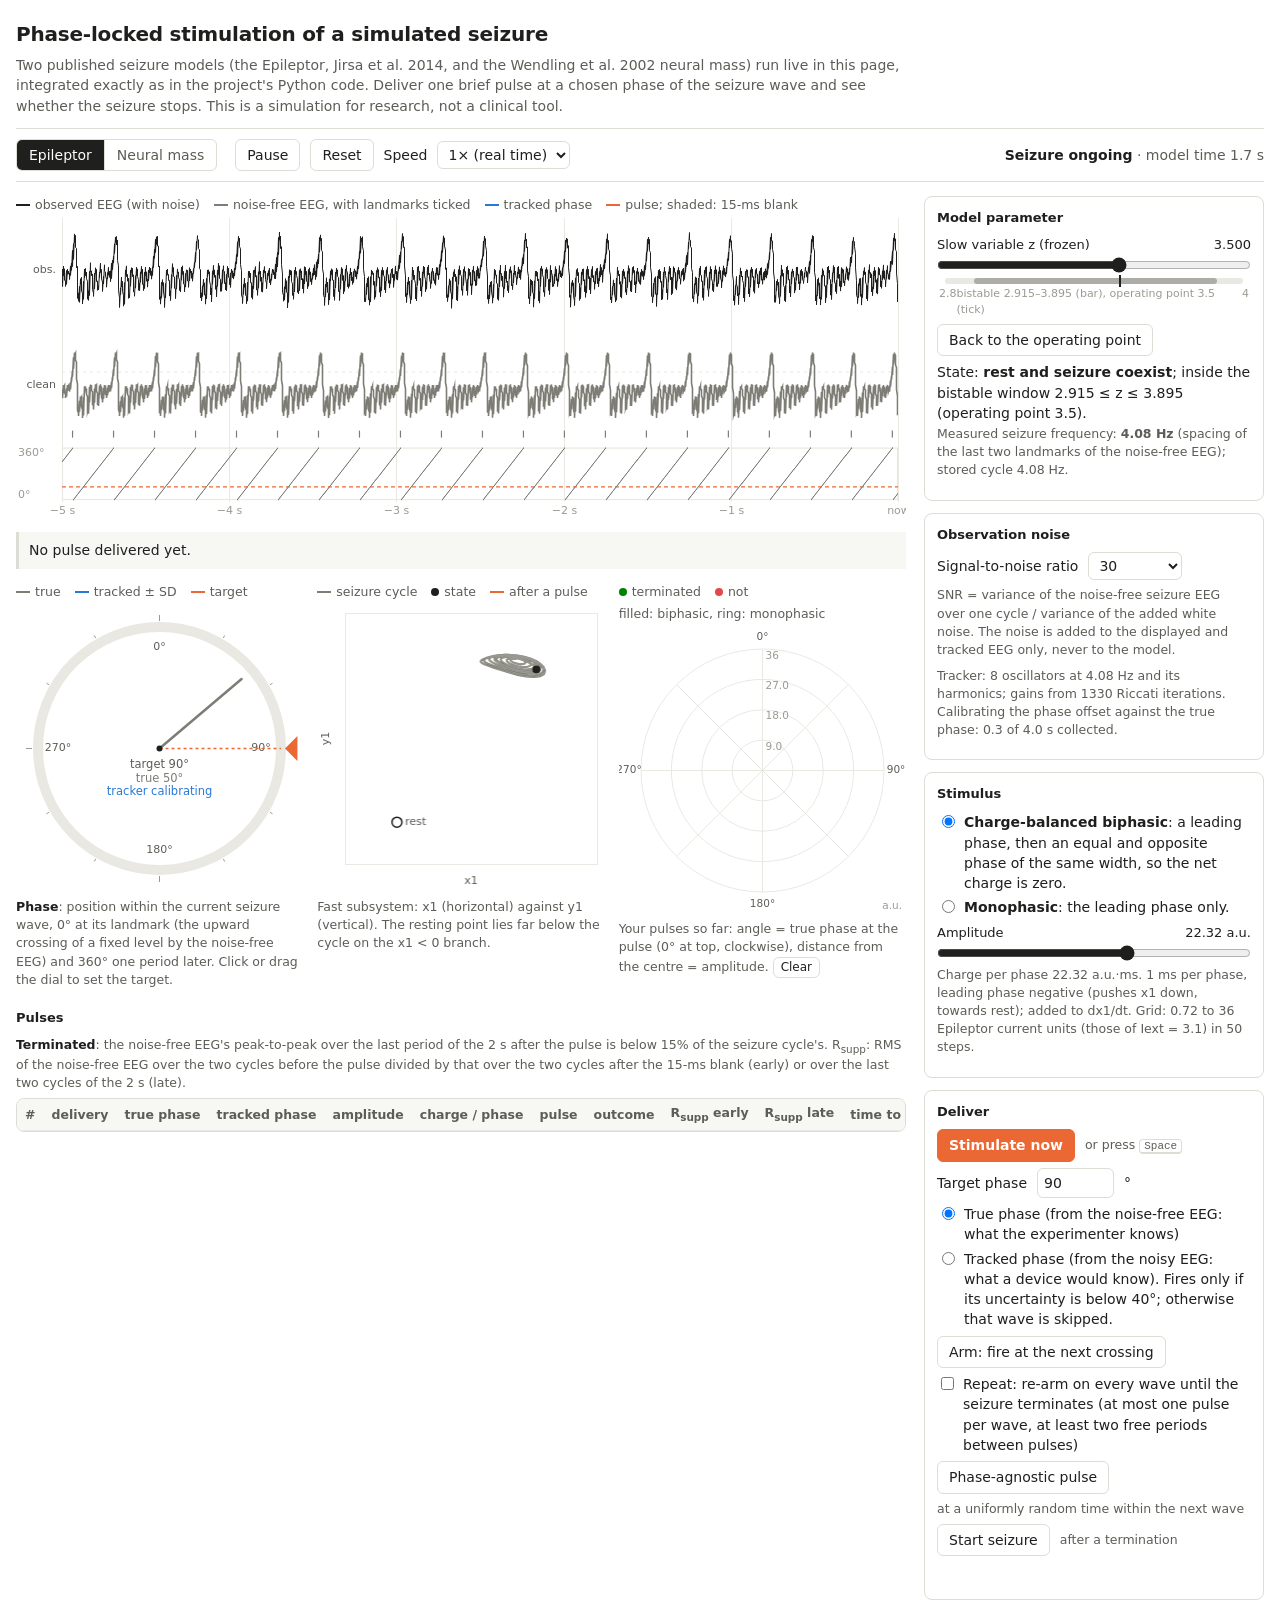
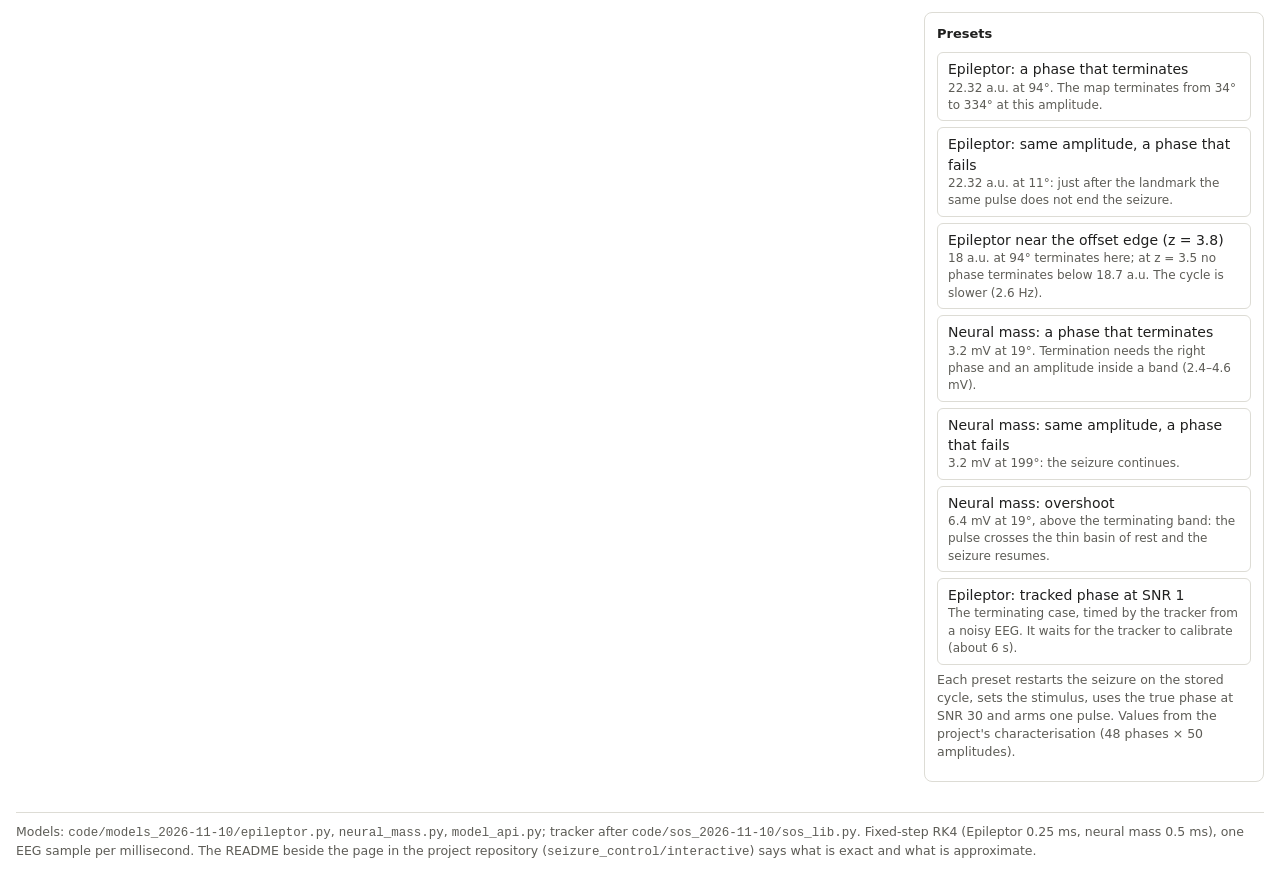
==== seizure-stimulation/index.html @ c8407982 "Add interactive page: phase-locked stimulation of a simulated seizure Epileptor and Wendling neural-" ====
<!doctype html>
<html lang="en">
<head>
<meta charset="utf-8">
<meta name="viewport" content="width=device-width, initial-scale=1">
<title>Phase-locked stimulation</title>
<meta name="description" content="Two published seizure models run in the browser; deliver one stimulation pulse at a chosen phase of the seizure wave and see whether the seizure stops.">
<style>
:root {
  --bg: #ffffff; --ink: #1f1f1e; --muted: #5d5c56; --faint: #9b9a92; --grid: #e9e8e2; --panel: #f7f7f4;
  --border: #dddcd5; --truth: #7d7c75; --trk: #2a78d6; --stim: #eb6834; --ok: #008300; --bad: #e34948;
  --trk-soft: rgba(42, 120, 214, 0.18); --stim-soft: rgba(235, 104, 52, 0.22);
  color-scheme: light;
}
@media (prefers-color-scheme: dark) {
  :root {
    --bg: #141413; --ink: #ebeae4; --muted: #b3b2aa; --faint: #7a7972; --grid: #2a2a27; --panel: #1c1c1a;
    --border: #3a3a35; --truth: #a6a49c; --trk: #5d9eec; --stim: #f2804f; --ok: #3cb43c; --bad: #f36563;
    --trk-soft: rgba(93, 158, 236, 0.25); --stim-soft: rgba(242, 128, 79, 0.28);
    color-scheme: dark;
  }
}
* { box-sizing: border-box; }
html { -webkit-text-size-adjust: 100%; }
body { margin: 0; background: var(--bg); color: var(--ink); font: 14px/1.45 system-ui, -apple-system, "Segoe UI", Roboto, Helvetica, Arial, sans-serif; }
.wrap { max-width: 1280px; margin: 0 auto; padding: 16px; }
h1 { font-size: 20px; font-weight: 600; margin: 4px 0 6px; letter-spacing: -0.01em; }
h2 { font-size: 13px; font-weight: 600; margin: 0 0 8px; text-transform: none; color: var(--ink); }
p { margin: 0 0 8px; }
.lede { color: var(--muted); max-width: 900px; }
.small { font-size: 12.5px; color: var(--muted); }
.def { font-size: 12.5px; color: var(--muted); margin: 6px 0 0; }
.def b { color: var(--ink); font-weight: 600; }
.bar { display: flex; flex-wrap: wrap; align-items: center; gap: 10px 18px; padding: 10px 0; border-top: 1px solid var(--border); border-bottom: 1px solid var(--border); margin: 12px 0 14px; }
.seg { display: inline-flex; border: 1px solid var(--border); border-radius: 6px; overflow: hidden; }
.seg input { position: absolute; opacity: 0; pointer-events: none; }
.seg label { padding: 5px 12px; cursor: pointer; user-select: none; color: var(--muted); }
.seg label:last-of-type { border-left: 1px solid var(--border); }
.seg input:checked + label { background: var(--ink); color: var(--bg); }
.seg input:focus-visible + label { outline: 2px solid var(--trk); outline-offset: -2px; }
button { font: inherit; color: var(--ink); background: var(--bg); border: 1px solid var(--border); border-radius: 6px; padding: 5px 11px; cursor: pointer; }
button:hover { border-color: var(--faint); }
button:focus-visible, select:focus-visible, input:focus-visible, [tabindex]:focus-visible { outline: 2px solid var(--trk); outline-offset: 1px; }
button.primary { background: var(--stim); border-color: var(--stim); color: #fff; font-weight: 600; }
button.on { background: var(--ink); color: var(--bg); border-color: var(--ink); }
button:disabled { opacity: 0.45; cursor: default; }
select, input[type=number] { font: inherit; color: var(--ink); background: var(--bg); border: 1px solid var(--border); border-radius: 6px; padding: 4px 6px; }
input[type=number] { width: 5.5em; }
input[type=range] { width: 100%; accent-color: var(--ink); margin: 2px 0; }
.status { margin-left: auto; color: var(--muted); font-variant-numeric: tabular-nums; }
.status b { color: var(--ink); font-weight: 600; }
.layout { display: grid; grid-template-columns: minmax(0, 1fr) 340px; gap: 18px; align-items: start; }
@media (max-width: 960px) { .layout { grid-template-columns: minmax(0, 1fr); } .status { margin-left: 0; width: 100%; } }
.fig { margin: 0 0 14px; }
.fig .cap { display: flex; flex-wrap: wrap; gap: 4px 14px; font-size: 12.5px; color: var(--muted); margin: 0 0 4px; }
.key { display: inline-flex; align-items: center; gap: 5px; }
.sw { display: inline-block; width: 14px; height: 0; border-top: 2px solid; }
.sw.dot { width: 8px; height: 8px; border: 0; border-radius: 50%; }
#eeg { height: 300px; }
@media (max-width: 600px) { #eeg { height: 250px; } }
canvas { display: block; width: 100%; touch-action: none; }
.trio { display: grid; grid-template-columns: repeat(3, minmax(0, 1fr)); gap: 14px; }
@media (max-width: 760px) { .trio { grid-template-columns: repeat(2, minmax(0, 1fr)); } }
@media (max-width: 330px) { .trio { grid-template-columns: minmax(0, 1fr); } }
.trio canvas { aspect-ratio: 1 / 1; }
.result { padding: 8px 10px; border-left: 3px solid var(--border); background: var(--panel); margin: 2px 0 14px; min-height: 2.6em; font-variant-numeric: tabular-nums; }
.result.ok { border-left-color: var(--ok); } .result.bad { border-left-color: var(--bad); } .result.wait { border-left-color: var(--stim); }
.panel { border: 1px solid var(--border); border-radius: 8px; padding: 12px; margin: 0 0 12px; background: var(--bg); }
.row { display: flex; flex-wrap: wrap; align-items: center; gap: 6px 10px; margin: 6px 0; }
.row label { color: var(--ink); }
.lab { display: flex; justify-content: space-between; gap: 8px; font-size: 13px; margin-top: 6px; }
.lab output { font-variant-numeric: tabular-nums; color: var(--ink); }
.track { position: relative; height: 6px; margin: 0 8px 2px; border-radius: 3px; background: var(--grid); }
.track .band { position: absolute; top: 0; bottom: 0; background: var(--truth); opacity: 0.55; border-radius: 3px; }
.track .op { position: absolute; top: -3px; width: 2px; height: 12px; background: var(--ink); }
.ticks { display: flex; justify-content: space-between; font-size: 11px; color: var(--faint); margin: 0 2px; font-variant-numeric: tabular-nums; }
.regime { margin: 6px 0 2px; }
.regime b { font-weight: 600; }
.msg { min-height: 1.4em; font-size: 12.5px; color: var(--muted); }
.radio { display: flex; gap: 6px; align-items: flex-start; margin: 4px 0; }
.radio input { margin-top: 3px; }
.presets button { display: block; width: 100%; text-align: left; margin: 0 0 6px; padding: 6px 10px; }
.presets button span { display: block; font-size: 12px; color: var(--muted); }
.tablewrap { overflow-x: auto; border: 1px solid var(--border); border-radius: 8px; }
table { border-collapse: collapse; width: 100%; font-size: 12.5px; font-variant-numeric: tabular-nums; }
th, td { padding: 5px 8px; text-align: right; white-space: nowrap; border-bottom: 1px solid var(--grid); }
th { font-weight: 600; color: var(--muted); background: var(--panel); position: sticky; top: 0; }
td:nth-child(2), th:nth-child(2), td:nth-child(8), th:nth-child(8) { text-align: left; }
.tOK { color: var(--ok); font-weight: 600; } .tNO { color: var(--bad); font-weight: 600; }
kbd { font: 11px ui-monospace, monospace; border: 1px solid var(--border); border-bottom-width: 2px; border-radius: 4px; padding: 0 4px; }
footer { margin-top: 18px; padding-top: 10px; border-top: 1px solid var(--border); }
.sr { position: absolute; width: 1px; height: 1px; overflow: hidden; clip: rect(0 0 0 0); }
</style>
</head>
<body>
<div class="wrap">
<header>
  <h1>Phase-locked stimulation of a simulated seizure</h1>
  <p class="lede">Two published seizure models (the Epileptor, Jirsa et al. 2014, and the Wendling et al. 2002 neural mass) run live in this page, integrated exactly as in the project's Python code. Deliver one brief pulse at a chosen phase of the seizure wave and see whether the seizure stops. This is a simulation for research, not a clinical tool.</p>
</header>

<div class="bar" role="group" aria-label="Model and run controls">
  <div class="seg" role="radiogroup" aria-label="Model">
    <input type="radio" name="model" id="m-epi" value="epileptor" checked><label for="m-epi">Epileptor</label>
    <input type="radio" name="model" id="m-nm" value="neural_mass"><label for="m-nm">Neural mass</label>
  </div>
  <div class="row" style="margin:0">
    <button id="pause" aria-pressed="false">Pause</button>
    <button id="reset" title="Restart the model on its seizure cycle (keeps the history)">Reset</button>
    <label for="speed">Speed</label>
    <select id="speed"><option value="0.25">0.25×</option><option value="0.5">0.5×</option><option value="1" selected>1× (real time)</option><option value="2">2×</option><option value="4">4×</option></select>
  </div>
  <div class="status" id="status" aria-live="polite"></div>
</div>

<div class="layout">
<main>
  <div class="fig">
    <div class="cap">
      <span class="key"><span class="sw" style="border-color:var(--ink)"></span>observed EEG (with noise)</span>
      <span class="key"><span class="sw" style="border-color:var(--truth)"></span>noise-free EEG, with landmarks ticked</span>
      <span class="key"><span class="sw" style="border-color:var(--trk)"></span>tracked phase</span>
      <span class="key"><span class="sw" style="border-color:var(--stim)"></span>pulse; shaded: 15-ms blank</span>
    </div>
    <canvas id="eeg" aria-label="Scrolling EEG, last 5 seconds"></canvas>
  </div>
  <div class="result" id="result" aria-live="polite">No pulse delivered yet.</div>

  <div class="trio">
    <div class="fig">
      <div class="cap"><span class="key"><span class="sw" style="border-color:var(--truth)"></span>true</span><span class="key"><span class="sw" style="border-color:var(--trk)"></span>tracked ± SD</span><span class="key"><span class="sw" style="border-color:var(--stim)"></span>target</span></div>
      <canvas id="dial" tabindex="0" role="slider" aria-label="Target phase in degrees; drag or use arrow keys" aria-valuemin="0" aria-valuemax="359" aria-valuenow="90"></canvas>
      <p class="def"><b>Phase</b>: position within the current seizure wave, 0° at its landmark (the upward crossing of a fixed level by the noise-free EEG) and 360° one period later. Click or drag the dial to set the target.</p>
    </div>
    <div class="fig">
      <div class="cap"><span class="key"><span class="sw" style="border-color:var(--truth)"></span>seizure cycle</span><span class="key"><span class="sw dot" style="background:var(--ink)"></span>state</span><span class="key"><span class="sw" style="border-color:var(--stim)"></span>after a pulse</span></div>
      <canvas id="plane" aria-label="Phase plane of the model"></canvas>
      <p class="def" id="planeNote"></p>
    </div>
    <div class="fig">
      <div class="cap"><span class="key"><span class="sw dot" style="background:var(--ok)"></span>terminated</span><span class="key"><span class="sw dot" style="background:var(--bad)"></span>not</span><span>filled: biphasic, ring: monophasic</span></div>
      <canvas id="map" aria-label="Outcomes by phase and amplitude"></canvas>
      <p class="def">Your pulses so far: angle = true phase at the pulse (0° at top, clockwise), distance from the centre = amplitude. <button id="clearHist" style="padding:1px 7px;font-size:12px">Clear</button></p>
    </div>
  </div>

  <h2 style="margin-top:6px">Pulses</h2>
  <p class="def" style="margin:0 0 6px"><b>Terminated</b>: the noise-free EEG's peak-to-peak over the last period of the 2 s after the pulse is below 15% of the seizure cycle's. R<sub>supp</sub>: RMS of the noise-free EEG over the two cycles before the pulse divided by that over the two cycles after the 15-ms blank (early) or over the last two cycles of the 2 s (late).</p>
  <div class="tablewrap">
    <table>
      <thead><tr><th>#</th><th>delivery</th><th>true phase</th><th>tracked phase</th><th>amplitude</th><th>charge / phase</th><th>pulse</th><th>outcome</th><th>R<sub>supp</sub> early</th><th>R<sub>supp</sub> late</th><th>time to term.</th></tr></thead>
      <tbody id="hist"></tbody>
    </table>
  </div>
</main>

<aside aria-label="Controls">
  <section class="panel" id="parPanel">
    <h2>Model parameter</h2>
    <div id="parSliders"></div>
    <p class="regime" id="regime"></p>
    <p class="small" id="freq"></p>
  </section>

  <section class="panel">
    <h2>Observation noise</h2>
    <div class="row"><label for="snr">Signal-to-noise ratio</label>
      <select id="snr"><option>0.5</option><option>1</option><option>3</option><option>10</option><option selected>30</option><option>100</option><option>300</option><option>1000</option><option value="Infinity">no noise</option></select></div>
    <p class="small">SNR = variance of the noise-free seizure EEG over one cycle / variance of the added white noise. The noise is added to the displayed and tracked EEG only, never to the model.</p>
    <p class="small" id="trkInfo"></p>
  </section>

  <section class="panel">
    <h2>Stimulus</h2>
    <div class="radio"><input type="radio" name="kind" id="k-bi" value="biphasic" checked><label for="k-bi"><b>Charge-balanced biphasic</b>: a leading phase, then an equal and opposite phase of the same width, so the net charge is zero.</label></div>
    <div class="radio"><input type="radio" name="kind" id="k-mono" value="monophasic"><label for="k-mono"><b>Monophasic</b>: the leading phase only.</label></div>
    <div class="lab"><label for="amp">Amplitude</label><output id="ampOut" for="amp"></output></div>
    <input type="range" id="amp">
    <p class="small" id="pulseInfo"></p>
  </section>

  <section class="panel">
    <h2>Deliver</h2>
    <div class="row"><button class="primary" id="fireNow">Stimulate now</button><span class="small">or press <kbd>Space</kbd></span></div>
    <div class="row"><label for="target">Target phase</label><input type="number" id="target" min="0" max="359" step="1" value="90"><span>°</span></div>
    <div class="radio"><input type="radio" name="src" id="s-true" value="true" checked><label for="s-true">True phase (from the noise-free EEG: what the experimenter knows)</label></div>
    <div class="radio"><input type="radio" name="src" id="s-trk" value="tracked"><label for="s-trk">Tracked phase (from the noisy EEG: what a device would know). Fires only if its uncertainty is below 40°; otherwise that wave is skipped.</label></div>
    <div class="row"><button id="arm" aria-pressed="false">Arm: fire at the next crossing</button></div>
    <div class="radio"><input type="checkbox" id="repeat"><label for="repeat">Repeat: re-arm on every wave until the seizure terminates (at most one pulse per wave, at least two free periods between pulses)</label></div>
    <div class="row"><button id="agnostic">Phase-agnostic pulse</button><span class="small">at a uniformly random time within the next wave</span></div>
    <div class="row"><button id="startSz">Start seizure</button><span class="small">after a termination</span></div>
    <p class="msg" id="armMsg" aria-live="polite"></p>
  </section>

  <section class="panel presets">
    <h2>Presets</h2>
    <div id="presets"></div>
    <p class="small">Each preset restarts the seizure on the stored cycle, sets the stimulus, uses the true phase at SNR 30 and arms one pulse. Values from the project's characterisation (48 phases × 50 amplitudes).</p>
  </section>
</aside>
</div>

<footer class="small">
  Models: <code>code/models_2026-11-10/epileptor.py</code>, <code>neural_mass.py</code>, <code>model_api.py</code>; tracker after <code>code/sos_2026-11-10/sos_lib.py</code>. Fixed-step RK4 (Epileptor 0.25 ms, neural mass 0.5 ms), one EEG sample per millisecond. The README beside the page in the project repository (<code>seizure_control/interactive</code>) says what is exact and what is approximate.
</footer>
</div>

<!-- MODEL-CORE-BEGIN: pure model and tracker code, no DOM; check_port.mjs loads exactly this block -->
<script id="sc-core">
"use strict";
var SCcore = (function () {
  var FS = 1000;                      // EEG samples per second (model_api.FS)
  var BLANK = 15;                     // artifact blank after pulse onset, samples (sc.BLANK_S * FS)
  var GATE_DEG = 40;                  // gate on the tracker's circular phase SD (sc.GATE_DEG)
  var TERM_FRAC = 0.15;               // termination threshold, fraction of the cycle's peak-to-peak
  var T_POST = 2000;                  // observation window after a pulse, samples (response_map t_post = 2 s)

  // ---------------------------------------------------------------- pulse (model_api.Pulse.waveform)
  function pulseWave(width, kind, lead, dt) {
    var n1 = Math.max(Math.round(width / dt), 1), w = [], i;
    for (i = 0; i < n1; i++) w.push(lead);
    if (kind === "biphasic") {
      var n2 = Math.max(Math.round(width / dt), 1);
      for (i = 0; i < n2; i++) w.push(-lead * n1 / n2);
    }
    return new Float64Array(w);
  }

  // ---------------------------------------------------------------- real cubic roots (for the Epileptor's rest state)
  function cubicRealRoots(a, b, c, d) {
    // a x^3 + b x^2 + c x + d = 0; real roots, polished by Newton steps
    b /= a; c /= a; d /= a;
    var q = (3 * c - b * b) / 9, r = (9 * b * c - 27 * d - 2 * b * b * b) / 54, disc = q * q * q + r * r, out = [];
    if (disc > 0) {
      var s = Math.cbrt(r + Math.sqrt(disc)), t = Math.cbrt(r - Math.sqrt(disc));
      out.push(-b / 3 + s + t);
    } else {
      var th = Math.acos(Math.max(-1, Math.min(1, r / Math.sqrt(-q * q * q)))), m = 2 * Math.sqrt(-q);
      out.push(m * Math.cos(th / 3) - b / 3, m * Math.cos((th + 2 * Math.PI) / 3) - b / 3, m * Math.cos((th + 4 * Math.PI) / 3) - b / 3);
    }
    return out.map(function (x) {
      for (var k = 0; k < 6; k++) {
        var f = ((x + b) * x + c) * x + d, g = (3 * x + 2 * b) * x + c;
        if (g === 0) break;
        x -= f / g;
      }
      return x;
    }).sort(function (u, v) { return u - v; });
  }

  // ---------------------------------------------------------------- the Epileptor (epileptor.py, class Epileptor, z frozen)
  var EPI = { a: 1.0, b: 3.0, c: 1.0, d: 5.0, r: 0.00035, x0: -1.6, Iext: 3.1, slope: 0.0, Iext2: 0.45, tau: 10.0, aa: 6.0, bb: 2.0 };
  function Epileptor(opt) {
    opt = opt || {};
    this.name = "epileptor"; this.n = 6; this.dt = 2.5e-4; this.nsub = 4; this.ts = 150.0;
    this.p = Object.assign({}, EPI);
    this.z = opt.z !== undefined ? opt.z : 3.5;
    this.setKind(opt.kind || "biphasic");
  }
  Epileptor.prototype.setKind = function (kind) {
    this.kind = kind; this.width = 1e-3; this.lead = -1;
    this.ampMax = kind === "biphasic" ? 36.0 : 30.0;
    this.wave = pulseWave(this.width, kind, this.lead, this.dt);
  };
  Epileptor.prototype.rhs = function (X, u, out) {
    var p = this.p, x1 = X[0], y1 = X[1], z = X[2], x2 = X[3], y2 = X[4], g = X[5], ts = this.ts;
    var f1 = x1 < 0.0 ? (p.b - p.a * x1) * x1 : p.slope - x2 + 0.6 * ((z - 4.0) * (z - 4.0));
    out[0] = (y1 - z + p.Iext + f1 * x1 + u) * ts;
    out[1] = (p.c - p.d * x1 * x1 - y1) * ts;
    out[2] = 0.0;
    out[3] = (-y2 + x2 - x2 * x2 * x2 + p.Iext2 + p.bb * g - 0.3 * (z - 3.5)) * ts;
    out[4] = ((-y2 + p.aa * Math.max(x2 + 0.25, 0.0)) / p.tau) * ts;
    out[5] = (-0.01 * (g - 0.1 * x1)) * ts;
  };
  Epileptor.prototype.eeg = function (X) { return X[3] - X[0]; };
  Epileptor.prototype.setParam = function (name, v, X) {
    if (name === "z") { this.z = v; if (X) X[2] = v; }
  };
  Epileptor.prototype.seizureIC = function () { return new Float64Array([0.164, 0.209, this.z, -0.541, 0.085, 0.025]); };
  Epileptor.prototype.restIC = function () {
    var p = this.p, z = this.z;
    var rt = cubicRealRoots(p.a, p.d - p.b, 0.0, z - p.Iext - p.c).filter(function (x) { return x < 0; });
    if (rt.length < 2) return null;                       // no resting point (below the saddle-node, z < 2.915)
    var x1 = rt[0], y1 = p.c - p.d * x1 * x1, g = 0.1 * x1;
    var r2 = cubicRealRoots(-1.0, 0.0, 1.0, p.Iext2 + p.bb * g - 0.3 * (z - 3.5));
    return new Float64Array([x1, y1, z, r2[0], 0.0, g]);
  };
  Epileptor.prototype.plane = function (X) { return [X[0], X[1]]; };   // fast subsystem (x1, y1)

  // ---------------------------------------------------------------- the neural mass (neural_mass.py, Wendling 2002)
  var NM_STD = { A: 3.25, B: 22.0, G: 10.0, a: 100.0, b: 50.0, g: 500.0, C: 135.0, c1: 1.0, c2: 0.8, c3: 0.25, c4: 0.25,
                 c5: 0.3, c6: 0.1, c7: 0.8, e0: 2.5, r: 0.56, v0: 6.0, p: 90.0 };
  var NM_OP = { A: 3.25, B: 60.0, G: 10.0, p: 320.0 };
  function NeuralMass(opt) {
    opt = opt || {};
    this.name = "neural_mass"; this.n = 10; this.dt = 5e-4; this.nsub = 2;
    this.P = Object.assign({}, NM_STD, NM_OP);
    if (opt.p !== undefined) this.P.p = opt.p;
    if (opt.B !== undefined) this.P.B = opt.B;
    this.w = [1.0, 1.0, 1.0, 1.0];
    this.setKind(opt.kind || "biphasic");
  }
  NeuralMass.prototype.setKind = function (kind) {
    this.kind = kind; this.width = 2e-3; this.lead = +1; this.ampMax = 8.0;
    this.wave = pulseWave(this.width, kind, this.lead, this.dt);
  };
  function sigm(v, e0, r, v0) { return 2.0 * e0 / (1.0 + Math.exp(r * (v0 - v))); }
  function wendlingRhs(X, P, u, w, out) {
    var y0 = X[0], y1 = X[1], y2 = X[2], y3 = X[3], y4 = X[4], y5 = X[5], y6 = X[6], y7 = X[7], y8 = X[8], y9 = X[9];
    var A = P.A, B = P.B, G = P.G, a = P.a, b = P.b, g = P.g, C = P.C, e0 = P.e0, r = P.r, v0 = P.v0;
    var sP = sigm(y1 - y2 - y3 + w[0] * u, e0, r, v0);
    var sE = sigm(P.c1 * C * y0 + w[1] * u, e0, r, v0);
    var sS = sigm(P.c3 * C * y0 + w[2] * u, e0, r, v0);
    var sF = sigm(P.c5 * C * y0 - P.c6 * C * y4 + w[3] * u, e0, r, v0);
    out[0] = y5; out[1] = y6; out[2] = y7; out[3] = y8; out[4] = y9;
    out[5] = A * a * sP - 2 * a * y5 - a * a * y0;
    out[6] = A * a * (P.p + P.c2 * C * sE) - 2 * a * y6 - a * a * y1;
    out[7] = B * b * P.c4 * C * sS - 2 * b * y7 - b * b * y2;
    out[8] = G * g * P.c7 * C * sF - 2 * g * y8 - g * g * y3;
    out[9] = B * b * sS - 2 * b * y9 - b * b * y4;
  }
  NeuralMass.prototype.rhs = function (X, u, out) { wendlingRhs(X, this.P, u, this.w, out); };
  NeuralMass.prototype.eeg = function (X) { return X[1] - X[2] - X[3]; };
  NeuralMass.prototype.setParam = function (name, v) { this.P[name] = v; };
  NeuralMass.prototype.seizureIC = function () {
    // neural_mass.NeuralMass.seizure_ic: excited start, 3 s with the input raised by 40 /s, handed to the operating point
    var X = new Float64Array(10); X[0] = 0.15; X[1] = 30.0;
    var P = Object.assign({}, this.P); P.p = this.P.p + 40.0;
    var sh = { n: 10, dt: this.dt, rhs: function (Y, u, out) { wendlingRhs(Y, P, u, [1, 1, 1, 1], out); } };
    var nsub = Math.round(1e-3 / this.dt), ws = rk4Work(10);
    for (var t = 0; t < 3000; t++) for (var k = 0; k < nsub; k++) rk4(sh, X, 0.0, ws);
    return X;
  };
  NeuralMass.prototype.fixedPoints = function () {
    // neural_mass.NeuralMass.fixed_points: solve for y0 on a grid, then bisection; stability by simulation (see NOTES)
    var P = this.P, C = P.C, self = this;
    function s(v) { return sigm(v, P.e0, P.r, P.v0); }
    function parts(y0) {
      var y1 = P.A / P.a * (P.p + P.c2 * C * s(P.c1 * C * y0));
      var y2 = P.B / P.b * P.c4 * C * s(P.c3 * C * y0);
      var y4 = P.B / P.b * s(P.c3 * C * y0);
      var y3 = P.G / P.g * P.c7 * C * s(P.c5 * C * y0 - P.c6 * C * y4);
      return [y1, y2, y3, y4];
    }
    function f(y0) { var q = parts(y0); return P.A / P.a * s(q[0] - q[1] - q[2]) - y0; }
    var lo0 = -0.05, hi0 = 2 * P.e0 * P.A / P.a + 0.05, N = 200001, out = [], fprev = f(lo0), xprev = lo0;
    for (var i = 1; i < N; i++) {
      var x = lo0 + (hi0 - lo0) * i / (N - 1), fx = f(x);
      if (Math.sign(fx) !== Math.sign(fprev)) {
        var lo = xprev, hi = x, sg = Math.sign(fprev);
        for (var it = 0; it < 60; it++) { var mid = 0.5 * (lo + hi); if (Math.sign(f(mid)) === sg) lo = mid; else hi = mid; }
        var st = new Float64Array(10); st[0] = 0.5 * (lo + hi); var q = parts(st[0]);
        st[1] = q[0]; st[2] = q[1]; st[3] = q[2]; st[4] = q[3];
        out.push(st);
      }
      fprev = fx; xprev = x;
    }
    return out.map(function (st) { return { X: st, stable: self.isStable(st) }; });
  };
  NeuralMass.prototype.isStable = function (st) {
    // perturb and follow 4 s: stable if the deviation has shrunk (the rest focus decays at 0.6-2.4 /s in the window)
    var X = Float64Array.from(st), ws = rk4Work(10), d0 = 1e-4, k;
    for (k = 0; k < 5; k++) X[k] += d0;
    for (var t = 0; t < 4000 * this.nsub; t++) rk4(this, X, 0.0, ws);
    var dev = 0; for (k = 0; k < 10; k++) dev = Math.max(dev, Math.abs(X[k] - st[k]));
    return dev < d0;
  };
  NeuralMass.prototype.restIC = function () {
    var fps = this.fixedPoints().filter(function (o) { return o.stable; });
    if (!fps.length) return null;
    fps.sort(function (u, v) { return u.X[0] - v.X[0]; });
    return fps[0].X;
  };
  NeuralMass.prototype.plane = function (X) { return [X[1] - X[2] - X[3], X[0]]; };   // EEG against y0 (fig_neural_mass C)

  // ---------------------------------------------------------------- integration (model_api.SeizureModel._rk4 / step)
  function rk4Work(n) { return { k1: new Float64Array(n), k2: new Float64Array(n), k3: new Float64Array(n), k4: new Float64Array(n), t: new Float64Array(n) }; }
  function rk4(m, X, u, w) {
    var h = m.dt, n = m.n, i, k1 = w.k1, k2 = w.k2, k3 = w.k3, k4 = w.k4, T = w.t, hh = 0.5 * h, h6 = h / 6.0;
    m.rhs(X, u, k1);
    for (i = 0; i < n; i++) T[i] = X[i] + hh * k1[i];
    m.rhs(T, u, k2);
    for (i = 0; i < n; i++) T[i] = X[i] + hh * k2[i];
    m.rhs(T, u, k3);
    for (i = 0; i < n; i++) T[i] = X[i] + h * k3[i];
    m.rhs(T, u, k4);
    for (i = 0; i < n; i++) X[i] = X[i] + h6 * (k1[i] + 2 * k2[i] + 2 * k3[i] + k4[i]);
  }
  // One EEG sample (1 ms). amp: pulse amplitude (0 = none); nSince: samples since pulse onset at the start of this step.
  function step(m, X, amp, nSince, w) {
    var nsub = m.nsub, L = m.wave.length, k0 = (nSince === undefined || nSince === null) ? 1e9 : nSince * nsub;
    var live = amp !== 0 && amp !== undefined && k0 < L && k0 > -nsub;
    for (var k = 0; k < nsub; k++) {
      var u = 0.0;
      if (live) { var kk = k0 + k; if (kk >= 0 && kk < L) u = amp * m.wave[kk]; }
      rk4(m, X, u, w);
    }
    return m.eeg(X);
  }
  function pulseSamples(m) { return Math.ceil(m.wave.length / m.nsub); }

  // ---------------------------------------------------------------- landmarks, amplitude, outcome (model_api)
  function findLandmarks(e, level, refractory) {
    refractory = refractory || 0; var out = [], last = -Infinity;
    for (var i = 0; i + 1 < e.length; i++) {
      if (e[i] < level && e[i + 1] >= level) {
        var t = i + (level - e[i]) / (e[i + 1] - e[i]);
        if (t - last >= refractory) { out.push(t); last = t; }
      }
    }
    return out;
  }
  function mean(a, i0, i1) { var s = 0; for (var i = i0; i < i1; i++) s += a[i]; return s / (i1 - i0); }
  function windowAmp(a, i0, i1) {
    if (i0 === undefined) { i0 = 0; i1 = a.length; }
    var m = mean(a, i0, i1), s = 0; for (var i = i0; i < i1; i++) s += (a[i] - m) * (a[i] - m);
    return Math.sqrt(s / (i1 - i0));
  }
  function ptp(a, i0, i1) { var lo = Infinity, hi = -Infinity; for (var i = i0; i < i1; i++) { if (a[i] < lo) lo = a[i]; if (a[i] > hi) hi = a[i]; } return hi - lo; }
  function timeToTermination(e, nPer, thresh) {
    var nW = e.length - nPer + 1, lastAbove = -1, above = false;
    for (var j = 0; j < nW; j++) { above = ptp(e, j, j + nPer) >= thresh; if (above) lastAbove = j; }
    if (above) return NaN;
    return ((lastAbove >= 0 ? lastAbove + 1 : 0) + nPer - 1) / FS;
  }
  // Outcome of one pulse (model_api.response_map): pre = the nw noise-free samples before onset, post = the T_POST
  // noise-free samples from onset (post[0] is the sample after the first 1-ms step of the pulse).
  function rsuppWindows(c) { return { nb: BLANK, nw: Math.round(2 * c.T) }; }
  function outcome(pre, post, c) {
    var w = rsuppWindows(c), nT = Math.ceil(c.T), ns = post.length;
    var preA = windowAmp(pre, 0, pre.length);
    var p2pLast = ptp(post, ns - nT, ns), thr = TERM_FRAC * c.lcP2p, term = p2pLast < thr;
    return {
      terminated: term,
      rsupp: preA / (windowAmp(post, w.nb, w.nb + w.nw) + 1e-12),
      rsuppLate: preA / (windowAmp(post, ns - w.nw, ns) + 1e-12),
      tTerm: term ? timeToTermination(post, nT, thr) : NaN,
      p2pLastFrac: p2pLast / c.lcP2p
    };
  }

  // ---------------------------------------------------------------- characterisation (model_api.SeizureModel.characterise)
  // Burn 10 s from seizureIC, keep 6 s; landmark level crossed once per cycle; period; stored cycle; resting state.
  function characterise(m, opt) {
    opt = opt || {};
    var nb = opt.nb || 10000, nk = opt.nk || 6000, n = m.n, ws = rk4Work(n), t, i;
    var X = m.seizureIC(), sic = Float64Array.from(X);
    for (t = 0; t < nb; t++) step(m, X, 0, null, ws);
    var states = new Array(nk), eeg = new Float64Array(nk);
    for (t = 0; t < nk; t++) { eeg[t] = step(m, X, 0, null, ws); states[t] = Float64Array.from(X); }
    var lo = Infinity, hi = -Infinity;
    for (t = 0; t < nk; t++) { if (eeg[t] < lo) lo = eeg[t]; if (eeg[t] > hi) hi = eeg[t]; }
    var level = null, lm = null, fr = [0.5, 0.7, 0.3, 0.85, 0.15];
    var minP2p = m.name === "epileptor" ? 0.5 : 1.0;      // page-only guard: a decaying focus is not a seizure cycle
    if (hi - lo > minP2p) {
      for (i = 0; i < fr.length; i++) {
        var cand = lo + fr[i] * (hi - lo), tc = findLandmarks(eeg, cand);
        if (tc.length >= 4) {
          var d = []; for (var j = 1; j < tc.length; j++) d.push(tc[j] - tc[j - 1]);
          var md = mean(d, 0, d.length), sd = windowAmp(d, 0, d.length);
          if (sd < 0.02 * md) { level = cand; lm = tc; break; }
        }
      }
    }
    var c = { ok: level !== null, seizureIC: sic, p2pKeep: hi - lo };
    var Xr0 = m.restIC();
    if (Xr0) {
      var Xr = Float64Array.from(Xr0);
      for (t = 0; t < nb; t++) step(m, Xr, 0, null, ws);
      c.restRaw = Float64Array.from(Xr);
    }
    if (!c.ok) {
      if (Xr0) { c.fpX = c.restRaw; c.fpEeg = m.eeg(c.restRaw); }
      return c;
    }
    var dd = []; for (i = 1; i < lm.length; i++) dd.push(lm[i] - lm[i - 1]);
    var T = mean(dd, 0, dd.length), nT = Math.ceil(T), i0 = Math.ceil(lm[0]);
    var i1 = Math.min(i0 + nT, nk);
    c.T = T; c.periodS = T / FS; c.f0 = FS / T; c.level = level; c.lcP2p = hi - lo;
    c.lcX = states.slice(i0, i1); c.lcEeg = eeg.slice(i0, i1);
    c.lcMean = mean(c.lcEeg, 0, c.lcEeg.length); c.lcSd = windowAmp(c.lcEeg, 0, c.lcEeg.length);
    c.keepEeg = eeg; c.keepLm = lm;
    if (Xr0) {
      var Xr2 = Float64Array.from(c.restRaw), nr = Math.floor(2 * T) + 1, er = new Float64Array(nr);
      for (t = 0; t < nr; t++) er[t] = step(m, Xr2, 0, null, ws);
      c.fpX = Xr2; c.fpEeg = er[nr - 1]; c.fpResidP2p = ptp(er, 0, nr);
      c.bistable = c.lcP2p > 0 && c.fpResidP2p < 0.01 * c.lcP2p;
    } else { c.fpX = null; c.bistable = false; }
    return c;
  }

  // ---------------------------------------------------------------- phase uncertainty (sos_lib.rbar_gauss, circ_sd_deg)
  function bessI0e(x) {   // exp(-x) I0(x), x >= 0 (Abramowitz & Stegun 9.8.1-9.8.2)
    if (x < 3.75) { var y = (x / 3.75) * (x / 3.75);
      return Math.exp(-x) * (1 + y * (3.5156229 + y * (3.0899424 + y * (1.2067492 + y * (0.2659732 + y * (0.0360768 + y * 0.0045813)))))); }
    var t = 3.75 / x;
    return (0.39894228 + t * (0.01328592 + t * (0.00225319 + t * (-0.00157565 + t * (0.00916281 + t * (-0.02057706 + t * (0.02635537 + t * (-0.01647633 + t * 0.00392377)))))))) / Math.sqrt(x);
  }
  function bessI1e(x) {   // exp(-x) I1(x), x >= 0 (A&S 9.8.3-9.8.4)
    if (x < 3.75) { var y = (x / 3.75) * (x / 3.75);
      return Math.exp(-x) * x * (0.5 + y * (0.87890594 + y * (0.51498869 + y * (0.15084934 + y * (0.02658733 + y * (0.00301532 + y * 0.00032411)))))); }
    var t = 3.75 / x;
    return (0.39894228 + t * (-0.03988024 + t * (-0.00362018 + t * (0.00163801 + t * (-0.01031555 + t * (0.02282967 + t * (-0.02895312 + t * (0.01787654 - t * 0.00420059)))))))) / Math.sqrt(x);
  }
  function rbarGauss(nu) { var x = 0.25 * nu * nu; return Math.sqrt(Math.PI / 8) * nu * (bessI0e(x) + bessI1e(x)); }
  function circSdDeg(nu) {
    if (!(nu > 0)) return 360;
    var sd = nu > 1e3 ? 1 / nu : Math.sqrt(-2 * Math.log(Math.min(1, Math.max(1e-300, rbarGauss(nu)))));
    return Math.min(sd * 180 / Math.PI, 360);
  }

  // ---------------------------------------------------------------- the tracker (compact SoS: steady-state Kalman filter)
  // Oscillators at f0, 2 f0, ... K f0 (<= fmax): damped rotations rho_k R(2 pi f_k / FS), rho_k = exp(-pi (f_k / Q) / FS);
  // observation y = sum of in-phase states + white noise R. sigma0[k]: stationary per-axis variance of oscillator k.
  // Gains by iterating the Riccati recursion to convergence. Phase = angle of the fundamental's state + offset.
  function Tracker(o) {
    var f0 = o.f0, K = o.K || 8, Q = o.Q || 12, fmax = o.fmax || 40, i, j;
    var fr = []; for (i = 1; i <= K; i++) if (i * f0 <= fmax || i === 1) fr.push(i * f0);
    var no = fr.length, d = 2 * no;
    this.freqs = fr; this.no = no; this.d = d; this.mu = o.mu || 0; this.scale = o.scale || 1;
    this.R = o.R; this.sigma0 = o.sigma0.slice(0, no);
    this.rc = new Float64Array(no); this.rs = new Float64Array(no); var qd = new Float64Array(d);
    for (i = 0; i < no; i++) {
      var rho = Math.exp(-Math.PI * (fr[i] / Q) / FS), th = 2 * Math.PI * fr[i] / FS;
      this.rc[i] = rho * Math.cos(th); this.rs[i] = rho * Math.sin(th);
      qd[2 * i] = qd[2 * i + 1] = (1 - rho * rho) * this.sigma0[i];
    }
    this.qd = qd;
    // Riccati recursion from the prior (P = diag sigma0) to convergence
    var P = zeros(d), Pp = zeros(d), Kg = new Float64Array(d), Kold = new Float64Array(d), it, conv = false, tmp = zeros(d);
    for (i = 0; i < no; i++) P[2 * i][2 * i] = P[2 * i + 1][2 * i + 1] = this.sigma0[i];
    this.Pinf = copyM(P);
    var maxIt = o.maxIt || 60000, stable = 0;
    for (it = 0; it < maxIt; it++) {
      this.APAt(P, Pp, tmp);
      for (i = 0; i < d; i++) Pp[i][i] += qd[i];
      var cP = new Float64Array(d), S = this.R;
      for (j = 0; j < d; j++) { var sum = 0; for (i = 0; i < d; i += 2) sum += Pp[i][j]; cP[j] = sum; }
      for (i = 0; i < d; i += 2) S += cP[i];
      for (i = 0; i < d; i++) Kg[i] = cP[i] / S;
      for (i = 0; i < d; i++) for (j = 0; j < d; j++) P[i][j] = Pp[i][j] - Kg[i] * cP[j];
      var dk = 0, km = 0;
      for (i = 0; i < d; i++) { dk = Math.max(dk, Math.abs(Kg[i] - Kold[i])); km = Math.max(km, Math.abs(Kg[i])); Kold[i] = Kg[i]; }
      if (dk <= 1e-13 * km) { if (++stable >= 50) { conv = true; break; } } else stable = 0;
    }
    this.riccatiIters = it + 1; this.riccatiConverged = conv;
    this.K = Kg; this.P = P; this.Pp = Pp;
    this.E = zeros(d); for (i = 0; i < d; i++) for (j = 0; j < d; j++) this.E[i][j] = Pp[i][j] - P[i][j];
    this.vss = 0.5 * (P[0][0] + P[1][1]);
    var pm = 0; for (i = 0; i < d; i++) for (j = 0; j < d; j++) pm = Math.max(pm, Math.abs(P[i][j]));
    this.dTol = 1e-12 * pm;
    this.offset = 0; this.sdScale = 1;
    this.x = new Float64Array(d); this.xa = new Float64Array(d); this.D = zeros(d); this.M = zeros(d); this.tmp = zeros(d);
    this.reset();
  }
  function zeros(d) { var a = new Array(d); for (var i = 0; i < d; i++) a[i] = new Float64Array(d); return a; }
  function copyM(A) { return A.map(function (r) { return Float64Array.from(r); }); }
  Tracker.prototype.APAt = function (P, out, tmp) {    // out = A P A' for the block-diagonal rotation A
    var no = this.no, d = this.d, i, j, c, s;
    for (i = 0; i < no; i++) { c = this.rc[i]; s = this.rs[i];
      var r0 = P[2 * i], r1 = P[2 * i + 1], t0 = tmp[2 * i], t1 = tmp[2 * i + 1];
      for (j = 0; j < d; j++) { t0[j] = c * r0[j] - s * r1[j]; t1[j] = s * r0[j] + c * r1[j]; } }
    for (j = 0; j < no; j++) { c = this.rc[j]; s = this.rs[j];
      for (i = 0; i < d; i++) { var a0 = tmp[i][2 * j], a1 = tmp[i][2 * j + 1];
        out[i][2 * j] = c * a0 - s * a1; out[i][2 * j + 1] = s * a0 + c * a1; } }
  };
  Tracker.prototype.reset = function () {
    this.x.fill(0);
    for (var i = 0; i < this.d; i++) for (var j = 0; j < this.d; j++) this.D[i][j] = this.Pinf[i][j] - this.P[i][j];
    this.Dlive = true; this.var = this.vss + 0.5 * (this.D[0][0] + this.D[1][1]);
  };
  // y: raw EEG sample; update false = blanked sample (predict only). Returns nothing; read phaseRaw(), phase(), sdDeg().
  Tracker.prototype.step = function (y, update) {
    var x = this.x, no = this.no, d = this.d, i, j;
    for (i = 0; i < no; i++) { var a = x[2 * i], b = x[2 * i + 1];
      x[2 * i] = this.rc[i] * a - this.rs[i] * b; x[2 * i + 1] = this.rs[i] * a + this.rc[i] * b; }
    if (update) {
      var yn = (y - this.mu) / this.scale, e = yn; for (i = 0; i < d; i += 2) e -= x[i];
      for (i = 0; i < d; i++) x[i] += this.K[i] * e;
    }
    if (this.Dlive) {
      var D = this.D, M = this.M; this.APAt(D, M, this.tmp);
      if (update) {      // D <- (I - K c) M (I - K c)'
        var cM = new Float64Array(d), Mc = new Float64Array(d), cMc = 0, K = this.K;
        for (j = 0; j < d; j++) { var s1 = 0; for (i = 0; i < d; i += 2) s1 += M[i][j]; cM[j] = s1; }
        for (i = 0; i < d; i++) { var s2 = 0; for (j = 0; j < d; j += 2) s2 += M[i][j]; Mc[i] = s2; }
        for (i = 0; i < d; i += 2) cMc += cM[i];
        var mx = 0;
        for (i = 0; i < d; i++) for (j = 0; j < d; j++) {
          var v = M[i][j] - K[i] * cM[j] - Mc[i] * K[j] + K[i] * K[j] * cMc; D[i][j] = v; if (Math.abs(v) > mx) mx = Math.abs(v); }
        if (mx < this.dTol) { this.Dlive = false; for (i = 0; i < d; i++) D[i].fill(0); }
      } else {           // D <- A D A' + E
        for (i = 0; i < d; i++) for (j = 0; j < d; j++) D[i][j] = M[i][j] + this.E[i][j];
      }
    } else if (!update) {
      for (i = 0; i < d; i++) for (j = 0; j < d; j++) this.D[i][j] = this.E[i][j];
      this.Dlive = true;
    }
    this.var = this.vss + (this.Dlive ? 0.5 * (this.D[0][0] + this.D[1][1]) : 0);
  };
  Tracker.prototype.phaseRaw = function () { return Math.atan2(this.x[1], this.x[0]); };
  Tracker.prototype.phase = function () { return wrap2pi(this.phaseRaw() + this.offset); };
  Tracker.prototype.nu = function () { return Math.hypot(this.x[0], this.x[1]) / Math.sqrt(this.var); };
  Tracker.prototype.sdDeg = function () { return circSdDeg(this.nu() / this.sdScale); };
  Tracker.prototype.amp = function () { var s = 0; for (var i = 0; i < this.d; i++) s += this.x[i] * this.x[i]; return Math.sqrt(s / 2) * this.scale; };
  // sos_lib.SoS.calibrate_offset: offset = circular mean of (true - raw); sd_scale by moment matching (bisection)
  Tracker.prototype.calibrate = function (truePh, rawPh, nus) {
    var n = truePh.length, sc = 0, ss = 0, i;
    for (i = 0; i < n; i++) { sc += Math.cos(truePh[i] - rawPh[i]); ss += Math.sin(truePh[i] - rawPh[i]); }
    this.offset = Math.atan2(ss, sc);
    var ec = 0, es = 0; for (i = 0; i < n; i++) { var e = truePh[i] - rawPh[i] - this.offset; ec += Math.cos(e); es += Math.sin(e); }
    var Robs = Math.hypot(ec, es) / n;
    var f = function (ls) { var s = 0, k = Math.exp(ls); for (var q = 0; q < n; q++) s += rbarGauss(nus[q] / k); return s / n - Robs; };
    var lo = Math.log(0.02), hi = Math.log(50), ls;
    if (f(lo) < 0) ls = lo; else if (f(hi) > 0) ls = hi;
    else { for (var it = 0; it < 50; it++) { var mid = 0.5 * (lo + hi); if (f(mid) > 0) lo = mid; else hi = mid; } ls = 0.5 * (lo + hi); }
    this.sdScale = Math.exp(ls);
    return { offset: this.offset, sdScale: this.sdScale, errSdDeg: Math.sqrt(-2 * Math.log(Math.max(Robs, 1e-300))) * 180 / Math.PI };
  };
  // Prior variances of the oscillators from the characterisation's noise-free record (whole cycles, Fourier
  // coefficients at k f0) and the observation-noise variance R = noise variance + the non-harmonic remainder.
  function trackerFor(c, snr, opt) {
    opt = opt || {};
    var e = c.keepEeg, lm = c.keepLm, i0 = Math.ceil(lm[0]), nc = lm.length - 1, i1 = Math.ceil(lm[nc]);
    var N = i1 - i0, mu = mean(e, i0, i1), v = windowAmp(e, i0, i1); v = v * v;
    var noiseVar = snr > 0 && isFinite(snr) ? c.lcSd * c.lcSd / snr : 0;
    var scale = Math.sqrt(v + noiseVar), K = opt.K || 8, sig = [], tot = 0;
    var Tlm = (lm[nc] - lm[0]) / nc;
    for (var k = 1; k <= K; k++) {
      var re = 0, im = 0, w = 2 * Math.PI * k / Tlm;
      for (var n = i0; n < i1; n++) { re += (e[n] - mu) * Math.cos(w * n); im -= (e[n] - mu) * Math.sin(w * n); }
      var amp2 = (re * re + im * im) * 4 / (N * N);
      var s0 = Math.max(amp2 / 2, 1e-3 * v); sig.push(s0 / (scale * scale)); tot += amp2 / 2;
    }
    var R = (noiseVar + Math.max(v - tot, 1e-3 * v)) / (scale * scale);
    var tr = new Tracker({ f0: c.f0, K: K, Q: opt.Q || 12, sigma0: sig, R: R, mu: mu, scale: scale });
    tr.noiseVar = noiseVar;
    return tr;
  }

  function wrap2pi(a) { a = a % (2 * Math.PI); return a < 0 ? a + 2 * Math.PI : a; }
  function mulberry32(seed) {
    var a = seed >>> 0;
    return function () { a = (a + 0x6D2B79F5) >>> 0; var t = a; t = Math.imul(t ^ (t >>> 15), t | 1);
      t ^= t + Math.imul(t ^ (t >>> 7), t | 61); return ((t ^ (t >>> 14)) >>> 0) / 4294967296; };
  }
  function gaussian(rng) {
    var u = 0; while (u === 0) u = rng();
    return Math.sqrt(-2 * Math.log(u)) * Math.cos(2 * Math.PI * rng());
  }

  return { FS: FS, BLANK: BLANK, GATE_DEG: GATE_DEG, TERM_FRAC: TERM_FRAC, T_POST: T_POST,
           Epileptor: Epileptor, NeuralMass: NeuralMass, pulseWave: pulseWave, rk4Work: rk4Work, step: step,
           pulseSamples: pulseSamples, findLandmarks: findLandmarks, windowAmp: windowAmp, ptp: ptp,
           timeToTermination: timeToTermination, outcome: outcome, rsuppWindows: rsuppWindows, characterise: characterise,
           rbarGauss: rbarGauss, circSdDeg: circSdDeg, Tracker: Tracker, trackerFor: trackerFor, wrap2pi: wrap2pi,
           mulberry32: mulberry32, gaussian: gaussian };
})();
</script>
<!-- MODEL-CORE-END -->
<script id="sc-app">
"use strict";
(function () {
  var SC = SCcore, TAU = 2 * Math.PI, DEG = 180 / Math.PI;
  var $ = function (id) { return document.getElementById(id); };

  // ---------------------------------------------------------------- what the characterisation JSONs say (bistable windows)
  var INFO = {
    epileptor: {
      label: "Epileptor", unit: "a.u.", unitLong: "Epileptor current units (those of Iext = 3.1)", chargeUnit: "a.u.·ms",
      pulseText: "1 ms per phase, leading phase negative (pushes x1 down, towards rest); added to dx1/dt.",
      params: [{ key: "z", label: "Slow variable z (frozen)", min: 2.8, max: 4.0, step: 0.005, op: 3.5, lo: 2.915, hi: 3.895, dec: 3 }],
      planeNote: "Fast subsystem: x1 (horizontal) against y1 (vertical). The resting point lies far below the cycle on the x1 < 0 branch.",
      regime: function (v) {
        var z = v.z;
        if (z < 2.915) return ["seizure only", "below the saddle-node at z = 2.915 the resting state does not exist"];
        if (z <= 3.895) return ["rest and seizure coexist", "inside the bistable window 2.915 ≤ z ≤ 3.895 (operating point 3.5)"];
        if (z <= 3.995) return ["no seizure cycle", "above 3.895 the cycle is gone; the seizure start ends on a fixed point of the upper branch (x1 ≈ +0.25), or at rest"];
        return ["rest only", "far above the window"];
      }
    },
    neural_mass: {
      label: "Neural mass", unit: "mV", unitLong: "mV (shift of each population's mean membrane potential)", chargeUnit: "mV·ms",
      pulseText: "2 ms per phase, leading phase positive (depolarising); added inside the sigmoid of all four populations.",
      params: [{ key: "p", label: "Input to pyramidal cells p (1/s)", min: 310, max: 330, step: 0.25, op: 320, lo: 314.5, hi: 324.5, dec: 2 },
               { key: "B", label: "Slow dendritic inhibition gain B (mV)", min: 58.5, max: 61.5, step: 0.05, op: 60, lo: 59.2, hi: 61.0, dec: 2 }],
      planeNote: "EEG = y1 − y2 − y3 (horizontal) against the pyramidal output y0 (vertical), as in the model's figure.",
      regime: function (v) {
        // one-at-a-time windows (p 314.5-324.5 at B = 60; B 59.2-61.0 at p = 320); with both moved, the window in p shifted by
        // 5.5 /s per mV of B (the slope that joins the two one-at-a-time windows and follows the (B, p) regime map's band)
        var both = Math.abs(v.B - 60) > 1e-9 && Math.abs(v.p - 320) > 1e-9, pe = v.p - 5.5 * (v.B - 60);
        var tail = both ? " (both moved: window estimated from the (B, p) regime map's band, approximate)" : "";
        if (pe < 314.5) return ["rest only", "the input is too low for a seizure cycle" + tail];
        if (pe <= 324.5) return ["rest and seizure coexist", "inside the bistable window" + (both ? "" : (Math.abs(v.B - 60) > 1e-9 ? " 59.2 ≤ B ≤ 61.0" : " 314.5 ≤ p ≤ 324.5")) + tail];
        return ["seizure only", "the resting state has lost its stability (subcritical Hopf)" + tail];
      }
    }
  };
  var PRESETS = [
    { model: "epileptor", par: { z: 3.5 }, kind: "biphasic", amp: 22.32, target: 94, title: "Epileptor: a phase that terminates",
      text: "22.32 a.u. at 94°. The map terminates from 34° to 334° at this amplitude." },
    { model: "epileptor", par: { z: 3.5 }, kind: "biphasic", amp: 22.32, target: 11, title: "Epileptor: same amplitude, a phase that fails",
      text: "22.32 a.u. at 11°: just after the landmark the same pulse does not end the seizure." },
    { model: "epileptor", par: { z: 3.8 }, kind: "biphasic", amp: 18.0, target: 94, title: "Epileptor near the offset edge (z = 3.8)",
      text: "18 a.u. at 94° terminates here; at z = 3.5 no phase terminates below 18.7 a.u. The cycle is slower (2.6 Hz)." },
    { model: "neural_mass", par: { p: 320, B: 60 }, kind: "biphasic", amp: 3.2, target: 19, title: "Neural mass: a phase that terminates",
      text: "3.2 mV at 19°. Termination needs the right phase and an amplitude inside a band (2.4–4.6 mV)." },
    { model: "neural_mass", par: { p: 320, B: 60 }, kind: "biphasic", amp: 3.2, target: 199, title: "Neural mass: same amplitude, a phase that fails",
      text: "3.2 mV at 199°: the seizure continues." },
    { model: "neural_mass", par: { p: 320, B: 60 }, kind: "biphasic", amp: 6.4, target: 19, title: "Neural mass: overshoot",
      text: "6.4 mV at 19°, above the terminating band: the pulse crosses the thin basin of rest and the seizure resumes." },
    { model: "epileptor", par: { z: 3.5 }, kind: "biphasic", amp: 22.32, target: 94, snr: 1, source: "tracked", title: "Epileptor: tracked phase at SNR 1",
      text: "The terminating case, timed by the tracker from a noisy EEG. It waits for the tracker to calibrate (about 6 s)." }
  ];

  // ---------------------------------------------------------------- state
  var NBUF = 8192, WIN = 5000;
  var S = {
    name: "epileptor", models: { epileptor: new SC.Epileptor(), neural_mass: new SC.NeuralMass() },
    par: { epileptor: { z: 3.5 }, neural_mass: { p: 320, B: 60 } },
    amp: { epileptor: 22.32, neural_mass: 3.2 }, kind: "biphasic",
    charCache: {}, rng: SC.mulberry32(20261112), snr: 30, noiseSd: 0, speed: 1, running: true,
    target: 90, source: "true", repeat: false,
    clean: new Float32Array(NBUF), noisy: new Float32Array(NBUF), tph: new Float32Array(NBUF), kph: new Float32Array(NBUF),
    ksd: new Float32Array(NBUF), lms: [], pulses: [], hist: { epileptor: [], neural_mass: [] }, nPulse: 0
  };
  function M() { return S.models[S.name]; }

  // ---------------------------------------------------------------- characterisation and tracker
  function charKey() { var p = S.par[S.name]; return S.name + JSON.stringify(p); }
  function getChar() {
    var k = charKey();
    if (!S.charCache[k]) {
      var keys = Object.keys(S.charCache); if (keys.length > 24) delete S.charCache[keys[0]];
      S.charCache[k] = SC.characterise(M());
    }
    return S.charCache[k];
  }
  function applyParams() {
    var m = M(), p = S.par[S.name];
    for (var key in p) m.setParam(key, p[key], S.X);
    m.setKind(S.kind);
  }
  function setupChar() {
    S.c = getChar();
    var c = S.c;
    if (c.ok) {
      S.noiseSd = isFinite(S.snr) ? c.lcSd / Math.sqrt(S.snr) : 0;
      S.lcPlane = c.lcX.map(function (x) { return M().plane(x); });
      S.ylo = Math.min.apply(null, c.lcEeg) - 0.3 * c.lcP2p; S.yhi = Math.max.apply(null, c.lcEeg) + 0.3 * c.lcP2p;
      if (c.fpX) { S.ylo = Math.min(S.ylo, c.fpEeg - 0.1 * c.lcP2p); S.yhi = Math.max(S.yhi, c.fpEeg + 0.1 * c.lcP2p); }
    } else {
      S.lcPlane = null;
    }
    S.restPlane = c.fpX ? M().plane(c.fpX) : null;
    setupPlaneBounds();
    buildTracker();
  }
  function buildTracker() {
    var c = S.c;
    if (!c.ok) { S.trk = null; S.trkMode = "off"; return; }
    S.trk = SC.trackerFor(c, S.snr);
    S.trkMode = "settle"; S.trkT0 = S.t; S.cal = { tp: [], raw: [], nu: [] }; S.calInfo = null;
  }
  function setupPlaneBounds() {
    var pts = (S.lcPlane || []).slice(); if (S.restPlane) pts.push(S.restPlane);
    if (!pts.length) pts = [M().plane(S.X || M().seizureIC())];
    var x0 = Infinity, x1 = -Infinity, y0 = Infinity, y1 = -Infinity;
    pts.forEach(function (q) { x0 = Math.min(x0, q[0]); x1 = Math.max(x1, q[0]); y0 = Math.min(y0, q[1]); y1 = Math.max(y1, q[1]); });
    var dx = (x1 - x0) || 1, dy = (y1 - y0) || 1;
    S.pb = { x0: x0 - 0.35 * dx, x1: x1 + 0.35 * dx, y0: y0 - 0.25 * dy, y1: y1 + 0.25 * dy };
  }

  // ---------------------------------------------------------------- (re)starting the model
  function onCycle() {
    // put the state on the stored seizure cycle at its first sample (just after a landmark)
    var c = S.c;
    if (c.ok) {
      S.X = Float64Array.from(c.lcX[0]); S.lastLm = S.t - (Math.ceil(c.keepLm[0]) - c.keepLm[0]);
      // the past of the trace is the stored cycle (the state "was" on it): fill the buffers with it, so that the
      // display and the pre-pulse window of R_supp are those of an ongoing seizure, as in response_map
      for (var s = S.t; s > S.t - NBUF + 1 && s >= 1; s--) {
        var ph = SC.wrap2pi(TAU * (s - S.lastLm) / c.T) / TAU, v = cycleAt(c, ph), i = s % NBUF;
        S.clean[i] = v; S.noisy[i] = v + (S.noiseSd > 0 ? S.noiseSd * SC.gaussian(S.rng) : 0); S.tph[i] = ph * TAU; S.kph[i] = NaN; S.ksd[i] = NaN;
      }
      S.lms = []; for (var q = S.lastLm - 30 * c.T; q <= S.lastLm + 1e-9; q += c.T) if (q > S.t - WIN) S.lms.push(q);
      S.lms[S.lms.length - 1] = S.lastLm;
    }
    else if (c.fpX) { S.X = Float64Array.from(c.fpX); S.lastLm = -Infinity; }
    else { S.X = M().seizureIC(); S.lastLm = -Infinity; }
    S.prevClean = M().eeg(S.X); S.nSeizure = 0; S.lmSincePulse = 0; S.trail = []; S.szStart = -Infinity;
  }
  function cycleAt(c, ph) {   // noise-free EEG of the stored cycle at phase ph (0..1), linear interpolation in the kept record
    var x = c.keepLm[0] + ph * c.T, i = Math.floor(x), f = x - i;
    return c.keepEeg[i] * (1 - f) + c.keepEeg[i + 1] * f;
  }
  function fullReset() {
    S.t = NBUF; S.tStart = NBUF; S.lms = []; S.pulses = []; S.pulse = null; S.arm = null; S.agn = null; S.manual = false;
    S.clean.fill(NaN); S.noisy.fill(NaN); S.tph.fill(NaN); S.kph.fill(NaN); S.ksd.fill(NaN);
    S.ws = SC.rk4Work(M().n); applyParams(); setupChar(); onCycle(); S.interval = S.c.ok ? S.c.T : NaN;
    S.prevPh = NaN; setArmUI(); msg("");
  }
  function startSeizure() {
    var c = S.c;
    if (!c.ok) { msg("No seizure cycle exists at this parameter value, so a seizure cannot be started."); return; }
    S.X = Float64Array.from(c.seizureIC); applyParams(); S.prevClean = M().eeg(S.X); S.nSeizure = 0; S.szStart = S.t;
    msg("Seizure started from the model's seizure initial state (as seizure_ic in the Python class).");
  }

  // ---------------------------------------------------------------- one millisecond of the simulation
  function seizureOn() { return S.c.ok && S.t - S.lastLm < 2 * S.c.T; }
  function lastPulse() { return S.pulses.length ? S.pulses[S.pulses.length - 1] : null; }
  function tick() {
    var m = M(), c = S.c, amp = 0, ns = null, np = SC.pulseSamples(m);
    if (S.pulse && S.t - S.pulse.t0 < np) { amp = S.pulse.amp; ns = S.t - S.pulse.t0; }
    var e = SC.step(m, S.X, amp, ns, S.ws);
    S.t++;
    var y = e + (S.noiseSd > 0 ? S.noiseSd * SC.gaussian(S.rng) : 0);
    // landmarks of the noise-free EEG (true phase)
    if (c.ok && S.prevClean < c.level && e >= c.level) {
      var tl = S.t - 1 + (c.level - S.prevClean) / (e - S.prevClean);
      if (tl - S.lastLm >= 0.2 * c.T) {
        S.interval = tl - S.lastLm; S.lastLm = tl; S.lms.push(tl); S.lmSincePulse++;
        if (S.lms.length > 64) S.lms.shift();
      }
    }
    S.prevClean = e;
    var tph = seizureOn() ? SC.wrap2pi(TAU * (S.t - S.lastLm) / c.T) : NaN;
    // tracker (predict only during the 15-ms blank after pulse onset)
    var lp = lastPulse(), blank = !!(lp && S.t > lp.t0 && S.t <= lp.t0 + SC.BLANK);
    var kph = NaN, ksd = NaN;
    if (S.trk) {
      S.trk.step(y, !blank);
      ksd = S.trk.sdDeg();
      if (S.trkMode === "settle" && S.t - S.trkT0 >= 1500) S.trkMode = "calib";
      if (S.trkMode === "calib" && !isNaN(tph) && !blank && !(lp && S.t - lp.t0 < 2 * c.T)) {
        S.cal.tp.push(tph); S.cal.raw.push(S.trk.phaseRaw()); S.cal.nu.push(S.trk.nu());
        if (S.cal.tp.length >= 4000) { S.calInfo = S.trk.calibrate(S.cal.tp, S.cal.raw, S.cal.nu); S.trkMode = "on"; }
      }
      if (S.trkMode === "on") { kph = S.trk.phase(); ksd = S.trk.sdDeg(); }
    }
    var i = S.t % NBUF;
    S.clean[i] = e; S.noisy[i] = y; S.tph[i] = tph; S.kph[i] = kph; S.ksd[i] = ksd;
    // pulses under observation
    for (var j = 0; j < S.pulses.length; j++) {
      var p = S.pulses[j];
      if (p.result) continue;
      p.post.push(e);
      if (p.trail.length < 1200) p.trail.push(m.plane(S.X));
      if (p.post.length >= SC.T_POST) finishPulse(p);
    }
    if (S.trail) { S.trail.push(m.plane(S.X)); if (S.trail.length > 400) S.trail.shift(); }
    // delivery
    if (S.manual) { S.manual = false; fire("manual"); }
    if (S.agn && S.t >= S.agn.tFire) { S.agn = null; fire("phase-agnostic"); }
    if (S.arm) armedStep(tph, kph, ksd);
  }

  function armedStep(tph, kph, ksd) {
    var c = S.c, A = S.arm, ph = A.source === "true" ? tph : kph, prev = S.prevPh;
    S.prevPh = ph;
    if (!c.ok || isNaN(ph) || isNaN(prev)) {
      if (A.source === "tracked" && S.trkMode !== "on") A.note = "waiting for the tracker to calibrate";
      return;
    }
    var tgt = A.target * TAU / 360, stepPh = SC.wrap2pi(ph - prev), d = SC.wrap2pi(tgt - prev);
    if (!(stepPh < Math.PI && d > 0 && d <= stepPh)) return;
    if (S.t < A.skipUntil) return;
    var lp = lastPulse();
    if (A.repeat && lp && (S.t - lp.t0 < 2 * c.T || S.lmSincePulse < 2)) return;   // >= two free periods, seizure resumed
    if (A.source === "tracked" && !(ksd < SC.GATE_DEG)) {
      A.skipped++; A.skipUntil = S.t + Math.round(0.5 * c.T);
      A.note = "wave skipped: tracker uncertainty " + ksd.toFixed(0) + "° ≥ 40° (" + A.skipped + " skipped so far)";
      return;
    }
    fire("phase-locked (" + (A.source === "true" ? "true" : "tracked") + ")");
    if (!A.repeat) { S.arm = null; setArmUI(); }
    else if (S.nSeizure >= 10) { S.arm = null; setArmUI(); msg("Repeat stopped after 10 pulses in this seizure (the engine's limit per seizure)."); }
  }

  function fire(mode) {
    var c = S.c, m = M(), lp = lastPulse();
    if (S.pulse && S.t - S.pulse.t0 < SC.BLANK) return;
    var i = S.t % NBUF, amp = S.amp[S.name];
    var nw = c.ok ? Math.round(2 * c.T) : 0, pre = [];
    var preCycle = c.ok && S.t - nw < S.szStart;   // seizure (re)started from seizure_ic less than two periods ago
    for (var s = S.t - nw; s < S.t; s++) pre.push(preCycle ? cycleAt(c, SC.wrap2pi(TAU * (s - S.t) / c.T + S.tph[i]) / TAU) : s >= 1 ? S.clean[s % NBUF] : NaN);
    if (lp && !lp.result) lp.contaminated = true;
    S.nPulse++; S.nSeizure++;
    var p = { n: S.nPulse, model: S.name, t0: S.t, mode: mode, amp: amp, kind: S.kind, width: m.width,
              tph: S.tph[i], kph: S.kph[i], ksd: S.ksd[i], trkOn: S.trkMode === "on", c: c, pre: pre, post: [], trail: [m.plane(S.X)],
              result: null, nSeizure: S.nSeizure };
    S.pulses.push(p); if (S.pulses.length > 12) S.pulses.shift();
    S.pulse = { t0: S.t, amp: amp }; S.lmSincePulse = 0;
    updateResult();
  }

  function finishPulse(p) {
    var c = p.c;
    if (!c.ok) { p.result = { na: true }; return; }
    var preOk = p.pre.every(function (v) { return !isNaN(v); });
    p.result = SC.outcome(preOk ? p.pre : p.post.slice(0, 1), p.post, c);
    if (!preOk) { p.result.rsupp = NaN; p.result.rsuppLate = NaN; }
    S.hist[p.model].push(p); addRow(p); updateResult();
    if (S.arm && S.arm.repeat && p.result.terminated && p === lastPulse()) {
      S.arm = null; setArmUI(); msg("Seizure terminated after " + p.nSeizure + " pulse" + (p.nSeizure > 1 ? "s" : "") + "; repeat stopped.");
    }
  }

  // ---------------------------------------------------------------- UI: parameter sliders
  function buildParamUI() {
    var info = INFO[S.name], host = $("parSliders"); host.innerHTML = "";
    info.params.forEach(function (q) {
      var span = q.max - q.min, id = "par-" + q.key, v = S.par[S.name][q.key];
      var div = document.createElement("div");
      div.innerHTML = '<div class="lab"><label for="' + id + '">' + q.label + '</label><output id="' + id + '-o"></output></div>' +
        '<input type="range" id="' + id + '" min="' + q.min + '" max="' + q.max + '" step="' + q.step + '" value="' + v + '">' +
        '<div class="track" aria-hidden="true"><div class="band" style="left:' + (100 * (q.lo - q.min) / span) + '%;width:' + (100 * (q.hi - q.lo) / span) + '%"></div>' +
        '<div class="op" style="left:' + (100 * (q.op - q.min) / span) + '%"></div></div>' +
        '<div class="ticks"><span>' + q.min + '</span><span>bistable ' + q.lo + '–' + q.hi + ' (bar), operating point ' + q.op + ' (tick)</span><span>' + q.max + '</span></div>';
      host.appendChild(div);
      var inp = div.querySelector("input"), out = div.querySelector("output");
      out.textContent = (+v).toFixed(q.dec);
      inp.addEventListener("input", function () {
        S.par[S.name][q.key] = +inp.value; out.textContent = (+inp.value).toFixed(q.dec);
        applyParams(); updateRegime();
        clearTimeout(S.charTimer); S.charTimer = setTimeout(function () { setupChar(); updateRegime(); }, 200);
      });
    });
    var b = document.createElement("button"); b.textContent = "Back to the operating point"; b.style.marginTop = "6px";
    b.addEventListener("click", function () {
      info.params.forEach(function (q) { S.par[S.name][q.key] = q.op; });
      buildParamUI(); applyParams(); setupChar(); updateRegime();
    });
    host.appendChild(b);
    $("planeNote").textContent = info.planeNote;
    updateRegime();
  }
  function updateRegime() {
    var r = INFO[S.name].regime(S.par[S.name]);
    $("regime").innerHTML = "State: <b>" + r[0] + "</b>; " + r[1] + ".";
  }

  // ---------------------------------------------------------------- UI: stimulus
  function buildAmpUI() {
    var m = M(), a = $("amp"), st = m.ampMax / 50;
    a.min = st; a.max = m.ampMax; a.step = st;
    var v = Math.min(Math.max(S.amp[S.name], st), m.ampMax);
    v = Math.round(v / st) * st; S.amp[S.name] = +v.toFixed(4); a.value = S.amp[S.name];
    showAmp();
  }
  function showAmp() {
    var m = M(), info = INFO[S.name], a = S.amp[S.name];
    $("ampOut").textContent = a.toFixed(2) + " " + info.unit;
    $("pulseInfo").textContent = "Charge per phase " + (a * m.width * 1e3).toFixed(2) + " " + info.chargeUnit + ". " + info.pulseText + " Grid: " + (m.ampMax / 50).toFixed(2) + " to " + m.ampMax + " " + info.unitLong + " in 50 steps.";
  }

  // ---------------------------------------------------------------- UI: arming and messages
  function msg(t) { S.msgText = t; S.msgT = performance.now(); }
  function setArmUI() {
    var b = $("arm"), on = !!S.arm;
    b.textContent = on ? "Disarm" : "Arm: fire at the next crossing"; b.classList.toggle("on", on); b.setAttribute("aria-pressed", on);
  }
  function arm() {
    S.arm = { target: S.target, source: S.source, repeat: S.repeat, skipped: 0, skipUntil: 0, note: "" };
    S.prevPh = NaN; setArmUI();
  }
  function setTarget(v) {
    v = ((Math.round(v) % 360) + 360) % 360; S.target = v; $("target").value = v;
    $("dial").setAttribute("aria-valuenow", v);
    if (S.arm) S.arm.target = v;
  }

  // ---------------------------------------------------------------- UI: results
  function fmtDeg(r) { return isNaN(r) ? "–" : (r * DEG).toFixed(0) + "°"; }
  function fmtR(x) { return isNaN(x) ? "–" : x >= 100 ? x.toFixed(0) : x.toFixed(2); }
  function addRow(p) {
    var r = p.result, info = INFO[p.model], tr = document.createElement("tr");
    var cells = [p.n, p.mode + (p.contaminated ? " *" : ""), fmtDeg(p.tph), p.trkOn ? fmtDeg(p.kph) + " ± " + p.ksd.toFixed(0) + "°" : "not calibrated",
      p.amp.toFixed(2) + " " + info.unit, (p.amp * p.width * 1e3).toFixed(2) + " " + info.chargeUnit, p.kind,
      r.terminated ? "terminated" : "not terminated", fmtR(r.rsupp), fmtR(r.rsuppLate), isNaN(r.tTerm) ? "–" : r.tTerm.toFixed(2) + " s"];
    cells.forEach(function (v, k) { var td = document.createElement("td"); td.textContent = v; if (k === 7) td.className = r.terminated ? "tOK" : "tNO"; tr.appendChild(td); });
    if (p.contaminated) tr.title = "Another pulse was delivered within this pulse's 2-s observation window";
    if (p.model === S.name) $("hist").insertBefore(tr, $("hist").firstChild);
  }
  function rebuildTable() { $("hist").innerHTML = ""; S.hist[S.name].forEach(addRow); }
  function updateResult() {
    var p = lastPulse(), el = $("result");
    if (!p) { el.className = "result"; el.textContent = "No pulse delivered yet."; return; }
    var info = INFO[p.model];
    var head = "Pulse " + p.n + " (" + p.mode + "): true phase " + fmtDeg(p.tph) +
      (p.trkOn ? ", tracked " + fmtDeg(p.kph) + " ± " + p.ksd.toFixed(0) + "°" : "") + ", " + p.amp.toFixed(2) + " " + info.unit + " " + p.kind;
    if (!p.result) { el.className = "result wait"; el.textContent = head + " — observing the 2 s after the pulse (" + ((SC.T_POST - p.post.length) / 1000).toFixed(1) + " s left)"; return; }
    if (p.result.na) { el.className = "result"; el.textContent = head + " — no seizure cycle, no outcome."; return; }
    var r = p.result;
    el.className = "result " + (r.terminated ? "ok" : "bad");
    el.textContent = head + " → " + (r.terminated ? "terminated in " + r.tTerm.toFixed(2) + " s" : "not terminated") +
      "; R_supp early " + fmtR(r.rsupp) + ", late " + fmtR(r.rsuppLate) + (p.contaminated ? " (another pulse followed within 2 s)" : "");
  }

  // ---------------------------------------------------------------- drawing
  var CV = {};
  function colors() {
    var cs = getComputedStyle(document.documentElement), g = function (n) { return cs.getPropertyValue(n).trim(); };
    S.col = { bg: g("--bg"), ink: g("--ink"), muted: g("--muted"), faint: g("--faint"), grid: g("--grid"), truth: g("--truth"),
              trk: g("--trk"), stim: g("--stim"), ok: g("--ok"), bad: g("--bad"), trkSoft: g("--trk-soft"), stimSoft: g("--stim-soft") };
  }
  function sizeCanvas(id) {
    var cv = $(id), dpr = window.devicePixelRatio || 1, w = cv.clientWidth, h = cv.clientHeight;
    if (cv.width !== Math.round(w * dpr) || cv.height !== Math.round(h * dpr)) { cv.width = Math.round(w * dpr); cv.height = Math.round(h * dpr); }
    var ctx = cv.getContext("2d"); ctx.setTransform(dpr, 0, 0, dpr, 0, 0);
    CV[id] = { cv: cv, ctx: ctx, w: w, h: h };
  }
  function resizeAll() { ["eeg", "dial", "plane", "map"].forEach(sizeCanvas); }

  function drawEEG() {
    var o = CV.eeg, ctx = o.ctx, w = o.w, h = o.h, C = S.col, c = S.c;
    ctx.clearRect(0, 0, w, h);
    var L = 46, R = 8, pw = w - L - R, gap = 10, laneH = (h - 18 - 2 * gap) * 0.4, phH = (h - 18 - 2 * gap) * 0.2;
    var lanes = [{ y: 0, h: laneH }, { y: laneH + gap, h: laneH }, { y: 2 * (laneH + gap), h: phH }];
    var t1 = S.t, t0 = t1 - WIN, xs = function (s) { return L + (s - t0) / WIN * pw; };
    ctx.font = "11px system-ui, sans-serif"; ctx.textBaseline = "middle";
    // grid: seconds
    ctx.strokeStyle = C.grid; ctx.lineWidth = 1; ctx.fillStyle = C.faint; ctx.textAlign = "center";
    for (var k = 0; k <= 5; k++) {
      var x = Math.round(L + k / 5 * pw) + 0.5; ctx.beginPath(); ctx.moveTo(x, 0); ctx.lineTo(x, h - 16); ctx.stroke();
      ctx.fillText(k === 5 ? "now" : "−" + (5 - k) + " s", x, h - 7);
    }
    ctx.textAlign = "right"; ctx.fillStyle = C.muted;
    ctx.fillText("obs.", L - 6, lanes[0].y + lanes[0].h / 2); ctx.fillText("clean", L - 6, lanes[1].y + lanes[1].h / 2);
    var lo = S.ylo, hi = S.yhi;
    if (!isFinite(lo)) { lo = -1; hi = 1; }
    function yv(lane, v) { return lane.y + lane.h * (1 - (v - lo) / (hi - lo)); }
    // pulses: blank shading and onset lines
    S.pulses.forEach(function (p) {
      if (p.t0 < t0) return;
      ctx.fillStyle = C.stimSoft; ctx.fillRect(xs(p.t0), 0, Math.max(xs(p.t0 + SC.BLANK) - xs(p.t0), 2), lanes[2].y + phH);
      ctx.strokeStyle = C.stim; ctx.lineWidth = 1.5; ctx.beginPath(); ctx.moveTo(xs(p.t0), 0); ctx.lineTo(xs(p.t0), lanes[2].y + phH); ctx.stroke();
    });
    // traces (min/max per pixel column)
    function trace(arr, lane, color, lw) {
      ctx.save(); ctx.beginPath(); ctx.rect(L, lane.y, pw, lane.h); ctx.clip();
      ctx.strokeStyle = color; ctx.lineWidth = lw; ctx.beginPath();
      var per = WIN / pw, started = false;
      for (var px = 0; px < pw; px++) {
        var s0 = Math.floor(t0 + px * per), s1 = Math.floor(t0 + (px + 1) * per), mn = Infinity, mx = -Infinity;
        for (var s = Math.max(s0, 1); s < Math.max(s1, s0 + 1); s++) { if (s > t1) break; var v = arr[s % NBUF]; if (v < mn) mn = v; if (v > mx) mx = v; }
        if (mn === Infinity || isNaN(mn)) { started = false; continue; }
        var x = L + px + 0.5;
        if (!started) { ctx.moveTo(x, yv(lane, mx)); started = true; } else ctx.lineTo(x, yv(lane, mx));
        if (mn !== mx) ctx.lineTo(x, yv(lane, mn));
      }
      ctx.stroke(); ctx.restore();
    }
    trace(S.noisy, lanes[0], C.ink, 1);
    if (c.ok) {   // landmark level
      ctx.setLineDash([3, 4]); ctx.strokeStyle = C.grid; ctx.beginPath(); var yl = yv(lanes[1], c.level); ctx.moveTo(L, yl); ctx.lineTo(L + pw, yl); ctx.stroke(); ctx.setLineDash([]);
    }
    trace(S.clean, lanes[1], C.truth, 1.6);
    ctx.strokeStyle = C.truth; ctx.lineWidth = 1.2;
    S.lms.forEach(function (tl) { if (tl < t0) return; var x = xs(tl); ctx.beginPath(); ctx.moveTo(x, lanes[1].y + lanes[1].h - 7); ctx.lineTo(x, lanes[1].y + lanes[1].h); ctx.stroke(); });
    // phase lane: true (grey) and tracked (blue, faint when the gate is closed); target line
    var pl = lanes[2];
    ctx.strokeStyle = C.grid; ctx.strokeRect(L + 0.5, pl.y + 0.5, pw - 1, pl.h - 1);
    { var yt = pl.y + pl.h * (1 - S.target / 360); ctx.setLineDash([4, 3]); ctx.strokeStyle = C.stim; ctx.beginPath(); ctx.moveTo(L, yt); ctx.lineTo(L + pw, yt); ctx.stroke(); ctx.setLineDash([]); }
    var per = WIN / pw;
    for (var px = 0; px < pw; px += 1) {
      var s = Math.floor(t0 + px * per); if (s < 1 || s > t1) continue;
      var a = S.tph[s % NBUF], b = S.kph[s % NBUF], sd = S.ksd[s % NBUF];
      if (!isNaN(a)) { ctx.fillStyle = C.truth; ctx.fillRect(L + px, pl.y + pl.h * (1 - a / TAU) - 0.75, 1, 1.5); }
      if (!isNaN(b)) { ctx.fillStyle = sd < SC.GATE_DEG ? C.trk : C.trkSoft; ctx.fillRect(L + px, pl.y + pl.h * (1 - b / TAU) - 1, 1, 2); }
    }
    ctx.fillStyle = C.faint; ctx.textAlign = "left"; ctx.fillText("360°", 2, pl.y + 6); ctx.fillText("0°", 2, pl.y + pl.h - 5);
  }

  function drawDial() {
    var o = CV.dial, ctx = o.ctx, w = o.w, h = o.h, C = S.col, cx = w / 2, cy = h / 2, R = Math.min(w, h) / 2 - 22;
    ctx.clearRect(0, 0, w, h);
    var ang = function (rad) { return rad - Math.PI / 2; };     // 0 at top, clockwise
    ctx.strokeStyle = C.grid; ctx.lineWidth = 10; ctx.beginPath(); ctx.arc(cx, cy, R, 0, TAU); ctx.stroke();
    ctx.lineWidth = 1; ctx.strokeStyle = C.faint; ctx.fillStyle = C.muted; ctx.font = "11px system-ui, sans-serif"; ctx.textAlign = "center"; ctx.textBaseline = "middle";
    for (var d = 0; d < 360; d += 30) {
      var a = ang(d / DEG), r0 = R + 6, r1 = R + (d % 90 ? 9 : 12);
      ctx.beginPath(); ctx.moveTo(cx + r0 * Math.cos(a), cy + r0 * Math.sin(a)); ctx.lineTo(cx + r1 * Math.cos(a), cy + r1 * Math.sin(a)); ctx.stroke();
      if (d % 90 === 0 && !(d === 180 && R < 110)) ctx.fillText(d + "°", cx + (R - 20) * Math.cos(a), cy + (R - 20) * Math.sin(a));
    }
    var i = S.t % NBUF, tph = S.tph[i], kph = S.kph[i], ksd = S.ksd[i];
    if (!isNaN(kph)) {   // tracked: arc of +- SD
      var sdr = Math.min(ksd, 179) / DEG;
      ctx.strokeStyle = C.trkSoft; ctx.lineWidth = 10; ctx.beginPath(); ctx.arc(cx, cy, R, ang(kph - sdr), ang(kph + sdr)); ctx.stroke();
      hand(kph, C.trk, 2.5, R - 4);
    }
    if (!isNaN(tph)) hand(tph, C.truth, 2.5, R - 14);
    // target marker
    var ta = ang(S.target / DEG);
    ctx.fillStyle = C.stim; ctx.beginPath();
    ctx.moveTo(cx + (R + 4) * Math.cos(ta), cy + (R + 4) * Math.sin(ta));
    ctx.lineTo(cx + (R + 17) * Math.cos(ta - 0.09), cy + (R + 17) * Math.sin(ta - 0.09));
    ctx.lineTo(cx + (R + 17) * Math.cos(ta + 0.09), cy + (R + 17) * Math.sin(ta + 0.09)); ctx.fill();
    ctx.strokeStyle = C.stim; ctx.lineWidth = 1.5; ctx.setLineDash([3, 3]); ctx.beginPath(); ctx.moveTo(cx, cy); ctx.lineTo(cx + R * Math.cos(ta), cy + R * Math.sin(ta)); ctx.stroke(); ctx.setLineDash([]);
    ctx.fillStyle = C.ink; ctx.beginPath(); ctx.arc(cx, cy, 3, 0, TAU); ctx.fill();
    // read-out
    ctx.font = "11.5px system-ui, sans-serif"; ctx.fillStyle = C.muted; ctx.textAlign = "center";
    var ry = cy + Math.max(12, R * 0.14), lh = 13.5;
    ctx.fillText("target " + S.target + "°", cx, ry);
    ctx.fillStyle = C.truth; ctx.fillText(isNaN(tph) ? "no wave" : "true " + (tph * DEG).toFixed(0) + "°", cx, ry + lh);
    ctx.fillStyle = C.trk; ctx.fillText(S.trkMode === "on" ? (isNaN(kph) ? "" : "tracked " + (kph * DEG).toFixed(0) + "° ± " + ksd.toFixed(0) + "°") : trackerShort(), cx, ry + 2 * lh);
    function hand(rad, col, lw, len) {
      var a = ang(rad); ctx.strokeStyle = col; ctx.lineWidth = lw; ctx.lineCap = "round";
      ctx.beginPath(); ctx.moveTo(cx, cy); ctx.lineTo(cx + len * Math.cos(a), cy + len * Math.sin(a)); ctx.stroke(); ctx.lineCap = "butt";
    }
  }
  function trackerShort() {
    if (S.trkMode === "off") return "tracker off";
    if (S.trkMode === "settle") return "tracker settling";
    if (S.trkMode === "calib") return "tracker calibrating";
    return "";
  }

  function drawPlane() {
    var o = CV.plane, ctx = o.ctx, w = o.w, h = o.h, C = S.col, b = S.pb, pad = 28;
    ctx.clearRect(0, 0, w, h);
    var X = function (v) { return pad + (v - b.x0) / (b.x1 - b.x0) * (w - pad - 8); };
    var Y = function (v) { return h - pad - (v - b.y0) / (b.y1 - b.y0) * (h - pad - 8); };
    ctx.strokeStyle = C.grid; ctx.lineWidth = 1; ctx.strokeRect(pad + 0.5, 8.5, w - pad - 8, h - pad - 8);
    ctx.save(); ctx.beginPath(); ctx.rect(pad, 8, w - pad - 8, h - pad - 8); ctx.clip();
    if (S.lcPlane) {
      ctx.strokeStyle = C.truth; ctx.lineWidth = 2; ctx.beginPath();
      S.lcPlane.forEach(function (q, k) { if (k) ctx.lineTo(X(q[0]), Y(q[1])); else ctx.moveTo(X(q[0]), Y(q[1])); });
      ctx.closePath(); ctx.stroke();
    }
    S.pulses.forEach(function (p, k) {
      if (p.model !== S.name || !p.trail.length) return;
      var age = S.pulses.length - 1 - k; if (age > 2) return;
      ctx.globalAlpha = age === 0 ? 1 : 0.4; ctx.strokeStyle = C.stim; ctx.lineWidth = 1.3; ctx.beginPath();
      p.trail.forEach(function (q, j) { if (j) ctx.lineTo(X(q[0]), Y(q[1])); else ctx.moveTo(X(q[0]), Y(q[1])); });
      ctx.stroke();
      if (p.result && !p.result.na) { var q = p.trail[p.trail.length - 1]; ctx.fillStyle = p.result.terminated ? C.ok : C.bad; ctx.beginPath(); ctx.arc(X(q[0]), Y(q[1]), 4, 0, TAU); ctx.fill(); }
      ctx.globalAlpha = 1;
    });
    if (S.trail && S.trail.length > 1) {
      ctx.strokeStyle = C.faint; ctx.lineWidth = 1; ctx.beginPath();
      S.trail.forEach(function (q, j) { if (j) ctx.lineTo(X(q[0]), Y(q[1])); else ctx.moveTo(X(q[0]), Y(q[1])); });
      ctx.stroke();
    }
    if (S.restPlane) {
      ctx.strokeStyle = C.ink; ctx.lineWidth = 1.5; ctx.beginPath(); ctx.arc(X(S.restPlane[0]), Y(S.restPlane[1]), 5, 0, TAU); ctx.stroke();
      ctx.fillStyle = C.muted; ctx.font = "11px system-ui, sans-serif"; ctx.textAlign = "left"; ctx.textBaseline = "middle";
      ctx.fillText("rest", X(S.restPlane[0]) + 8, Y(S.restPlane[1]));
    }
    var q0 = M().plane(S.X); ctx.fillStyle = C.ink; ctx.beginPath(); ctx.arc(X(q0[0]), Y(q0[1]), 4, 0, TAU); ctx.fill();
    ctx.restore();
    ctx.fillStyle = C.muted; ctx.font = "11px system-ui, sans-serif"; ctx.textAlign = "center"; ctx.textBaseline = "alphabetic";
    var lab = S.name === "epileptor" ? ["x1", "y1"] : ["EEG (mV)", "y0 (mV)"];
    ctx.fillText(lab[0], pad + (w - pad - 8) / 2, h - 8);
    ctx.save(); ctx.translate(12, 8 + (h - pad - 8) / 2); ctx.rotate(-Math.PI / 2); ctx.fillText(lab[1], 0, 0); ctx.restore();
  }

  function drawMap() {
    var o = CV.map, ctx = o.ctx, w = o.w, h = o.h, C = S.col, cx = w / 2, cy = h / 2, R = Math.min(w, h) / 2 - 22, m = M();
    ctx.clearRect(0, 0, w, h);
    ctx.strokeStyle = C.grid; ctx.lineWidth = 1; ctx.font = "10.5px system-ui, sans-serif"; ctx.fillStyle = C.faint; ctx.textAlign = "left"; ctx.textBaseline = "middle";
    for (var k = 1; k <= 4; k++) { ctx.beginPath(); ctx.arc(cx, cy, R * k / 4, 0, TAU); ctx.stroke(); ctx.fillText((m.ampMax * k / 4).toFixed(k === 4 ? 0 : 1), cx + 3, cy - R * k / 4 + 7); }
    for (var d = 0; d < 360; d += 45) { var a = d / DEG - Math.PI / 2; ctx.beginPath(); ctx.moveTo(cx, cy); ctx.lineTo(cx + R * Math.cos(a), cy + R * Math.sin(a)); ctx.stroke(); }
    ctx.fillStyle = C.muted; ctx.textAlign = "center";
    [0, 90, 180, 270].forEach(function (d) { var a = d / DEG - Math.PI / 2; ctx.fillText(d + "°", cx + (R + 12) * Math.cos(a), cy + (R + 12) * Math.sin(a)); });
    S.hist[S.name].forEach(function (p) {
      if (p.result.na || isNaN(p.tph)) return;
      var rr = Math.min(p.amp / m.ampMax, 1.06) * R, a = p.tph - Math.PI / 2, col = p.result.terminated ? C.ok : C.bad;
      ctx.beginPath(); ctx.arc(cx + rr * Math.cos(a), cy + rr * Math.sin(a), 4, 0, TAU);
      if (p.kind === "biphasic") { ctx.fillStyle = col; ctx.fill(); } else { ctx.strokeStyle = col; ctx.lineWidth = 1.6; ctx.stroke(); }
    });
    ctx.fillStyle = C.faint; ctx.textAlign = "right"; ctx.fillText(INFO[S.name].unit, w - 4, h - 8);
  }

  // ---------------------------------------------------------------- status text (written only when it changes)
  var lastTxt = {};
  function setText(id, html) { if (lastTxt[id] !== html) { lastTxt[id] = html; $(id).innerHTML = html; } }
  function updateTexts() {
    var c = S.c, on = seizureOn();
    var st = !c.ok ? "<b>No seizure cycle</b> at this parameter value"
      : on ? "<b>Seizure ongoing</b>" : "<b>No seizure wave</b> for " + ((S.t - S.lastLm) / 1000).toFixed(1) + " s (at rest)";
    setText("status", st + " · model time " + ((S.t - S.tStart) / 1000).toFixed(1) + " s" + (S.running ? "" : " · paused"));
    var f = on && isFinite(S.interval) ? (1000 / S.interval).toFixed(2) + " Hz" : "–";
    setText("freq", "Measured seizure frequency: <b>" + f + "</b> (spacing of the last two landmarks of the noise-free EEG)" +
      (c.ok ? "; stored cycle " + c.f0.toFixed(2) + " Hz." : "."));
    var ti;
    if (!S.trk) ti = "Tracker: off (no seizure cycle to set f0 from).";
    else {
      var tr = S.trk;
      ti = "Tracker: " + tr.freqs.length + " oscillators at " + tr.freqs[0].toFixed(2) + " Hz and its harmonics; gains from " + tr.riccatiIters +
        " Riccati iterations" + (tr.riccatiConverged ? "" : " (NOT converged)") + ". ";
      if (S.trkMode === "settle") ti += "Settling (" + Math.max(0, (1500 - (S.t - S.trkT0)) / 1000).toFixed(1) + " s) before calibrating its phase offset.";
      else if (S.trkMode === "calib") ti += "Calibrating the phase offset against the true phase: " + (S.cal.tp.length / 1000).toFixed(1) + " of 4.0 s collected" + (seizureOn() ? "." : " (paused: no seizure wave).");
      else ti += "Calibrated: offset " + (S.calInfo.offset * DEG).toFixed(0) + "°, phase error SD on the calibration record " + S.calInfo.errSdDeg.toFixed(1) + "°, uncertainty scale " + S.calInfo.sdScale.toFixed(2) + ".";
    }
    setText("trkInfo", ti);
    var am = "";
    if (S.arm) am = "Armed: waiting for the " + (S.arm.source === "true" ? "true" : "tracked") + " phase to cross " + S.arm.target + "°" + (S.arm.repeat ? " (repeat; pulses this seizure: " + S.nSeizure + ")" : "") + (S.arm.note ? " — " + S.arm.note : "") + ".";
    else if (S.agn) am = "Phase-agnostic pulse scheduled in " + Math.max(0, S.agn.tFire - S.t) + " ms.";
    if (S.msgText && performance.now() - S.msgT < 6000) am = (am ? am + " " : "") + S.msgText;
    setText("armMsg", am);
    var p = lastPulse(); if (p && !p.result) updateResult();
  }

  // ---------------------------------------------------------------- main loop
  var lastTs = null, acc = 0, lastTextT = 0;
  function frame(ts) {
    if (lastTs === null) lastTs = ts;
    var dt = Math.min(ts - lastTs, 100); lastTs = ts;
    if (S.running) { acc += dt * S.speed; var n = Math.min(Math.floor(acc), 400); acc -= Math.floor(acc); for (var k = 0; k < n; k++) tick(); }
    drawEEG(); drawDial(); drawPlane(); drawMap();
    if (ts - lastTextT > 120) { lastTextT = ts; updateTexts(); }
    requestAnimationFrame(frame);
  }

  // ---------------------------------------------------------------- switching model, presets
  function switchModel(name) {
    S.name = name; $(name === "epileptor" ? "m-epi" : "m-nm").checked = true;
    fullReset(); buildParamUI(); buildAmpUI(); rebuildTable(); updateResult();
  }
  function applyPreset(P) {
    S.name = P.model; $(P.model === "epileptor" ? "m-epi" : "m-nm").checked = true;
    S.par[P.model] = Object.assign({}, P.par); S.kind = P.kind; $(P.kind === "biphasic" ? "k-bi" : "k-mono").checked = true;
    S.snr = P.snr || 30; $("snr").value = String(S.snr);
    S.source = P.source || "true"; $(S.source === "true" ? "s-true" : "s-trk").checked = true;
    S.repeat = false; $("repeat").checked = false; S.agn = null; S.pulses = []; S.pulse = null;
    S.ws = SC.rk4Work(M().n); applyParams(); setupChar(); onCycle();
    buildParamUI(); S.amp[P.model] = P.amp; buildAmpUI(); rebuildTable();
    setTarget(P.target); arm(); msg("Preset: " + P.title + ".");
  }

  // ---------------------------------------------------------------- wiring
  function init() {
    colors(); resizeAll();
    var mq = window.matchMedia("(prefers-color-scheme: dark)");
    if (mq.addEventListener) mq.addEventListener("change", colors);
    if (window.ResizeObserver) new ResizeObserver(resizeAll).observe(document.body); else window.addEventListener("resize", resizeAll);
    document.querySelectorAll('input[name=model]').forEach(function (r) { r.addEventListener("change", function () { switchModel(r.value); }); });
    $("pause").addEventListener("click", function () { S.running = !S.running; this.textContent = S.running ? "Pause" : "Resume"; this.setAttribute("aria-pressed", !S.running); });
    $("reset").addEventListener("click", function () { fullReset(); updateResult(); });
    $("speed").addEventListener("change", function () { S.speed = +this.value; });
    $("snr").addEventListener("change", function () { S.snr = this.value === "Infinity" ? Infinity : +this.value; setupChar(); });
    document.querySelectorAll('input[name=kind]').forEach(function (r) { r.addEventListener("change", function () { S.kind = r.value; applyParams(); buildAmpUI(); }); });
    $("amp").addEventListener("input", function () { S.amp[S.name] = +this.value; showAmp(); });
    $("fireNow").addEventListener("click", function () { S.manual = true; });
    $("target").addEventListener("change", function () { setTarget(+this.value || 0); });
    document.querySelectorAll('input[name=src]').forEach(function (r) { r.addEventListener("change", function () { S.source = r.value; if (S.arm) { S.arm.source = r.value; S.prevPh = NaN; } }); });
    $("arm").addEventListener("click", function () { if (S.arm) { S.arm = null; setArmUI(); } else arm(); });
    $("repeat").addEventListener("change", function () { S.repeat = this.checked; if (S.arm) S.arm.repeat = this.checked; });
    $("agnostic").addEventListener("click", function () {
      if (!S.c.ok) { msg("No seizure cycle: nothing to time against."); return; }
      S.agn = { tFire: S.t + 1 + Math.floor(S.rng() * S.c.T) };
    });
    $("startSz").addEventListener("click", startSeizure);
    $("clearHist").addEventListener("click", function () { S.hist[S.name] = []; rebuildTable(); });
    window.addEventListener("keydown", function (ev) {
      if (ev.key !== " " && ev.code !== "Space") return;
      var t = ev.target, tag = t && t.tagName;
      if (tag === "BUTTON" || tag === "SELECT" || tag === "TEXTAREA" || (tag === "INPUT" && t.type !== "range" && t.type !== "radio" && t.type !== "checkbox")) return;
      ev.preventDefault(); S.manual = true;
    });
    // dial: pointer and keyboard
    var dial = $("dial"), dragging = false;
    function fromPointer(ev) {
      var r = dial.getBoundingClientRect(), x = ev.clientX - r.left - r.width / 2, y = ev.clientY - r.top - r.height / 2;
      setTarget(SC.wrap2pi(Math.atan2(y, x) + Math.PI / 2) * DEG);
    }
    dial.addEventListener("pointerdown", function (ev) { dragging = true; dial.setPointerCapture(ev.pointerId); fromPointer(ev); });
    dial.addEventListener("pointermove", function (ev) { if (dragging) fromPointer(ev); });
    dial.addEventListener("pointerup", function () { dragging = false; });
    dial.addEventListener("keydown", function (ev) {
      var d = ev.shiftKey ? 10 : 1;
      if (ev.key === "ArrowRight" || ev.key === "ArrowUp") { setTarget(S.target + d); ev.preventDefault(); }
      else if (ev.key === "ArrowLeft" || ev.key === "ArrowDown") { setTarget(S.target - d); ev.preventDefault(); }
      else if (ev.key === "PageUp") { setTarget(S.target + 30); ev.preventDefault(); }
      else if (ev.key === "PageDown") { setTarget(S.target - 30); ev.preventDefault(); }
    });
    var ph = $("presets");
    PRESETS.forEach(function (P) {
      var b = document.createElement("button"); b.innerHTML = P.title + "<span>" + P.text + "</span>";
      b.addEventListener("click", function () { applyPreset(P); }); ph.appendChild(b);
    });
    S.trail = [];
    switchModel("epileptor"); setTarget(90);
    window.__sim = { S: S, SC: SC, tick: tick, applyPreset: applyPreset, PRESETS: PRESETS, switchModel: switchModel };
    requestAnimationFrame(frame);
  }
  init();
})();
</script>
</body>
</html>
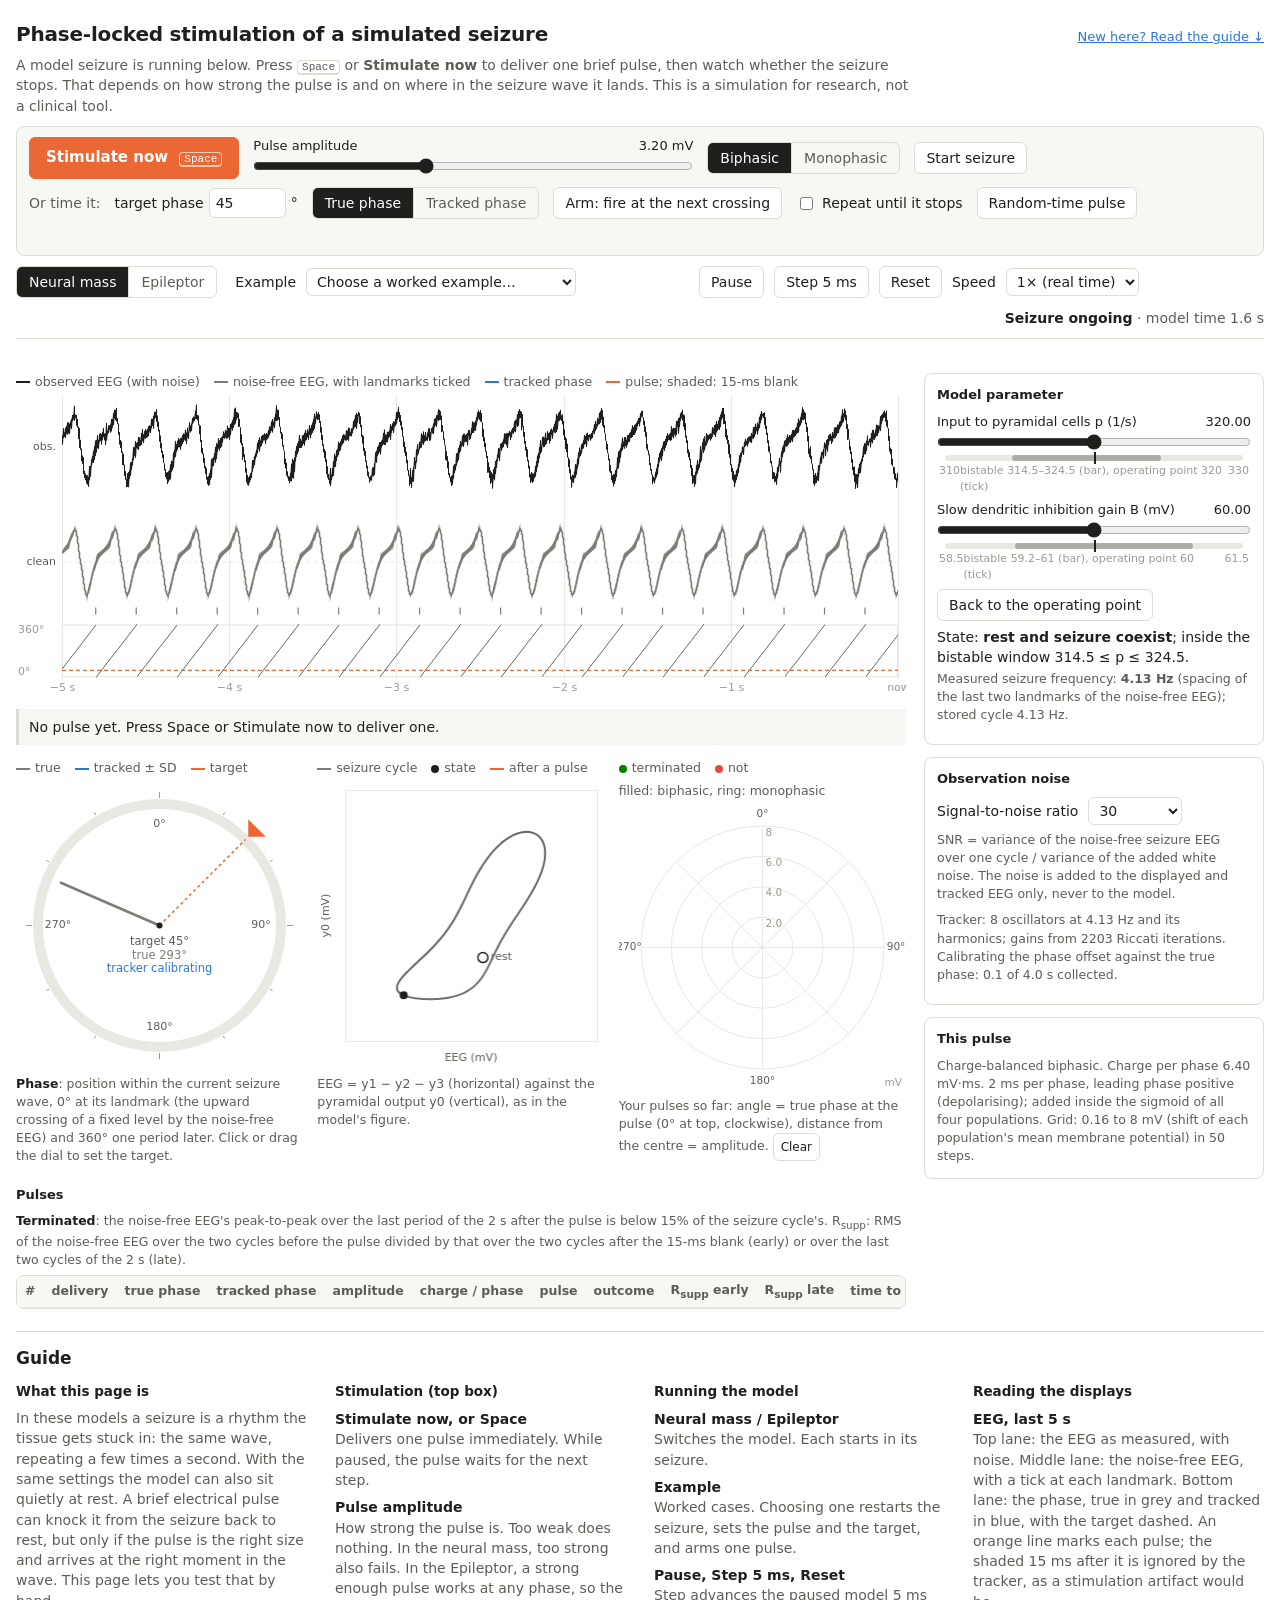
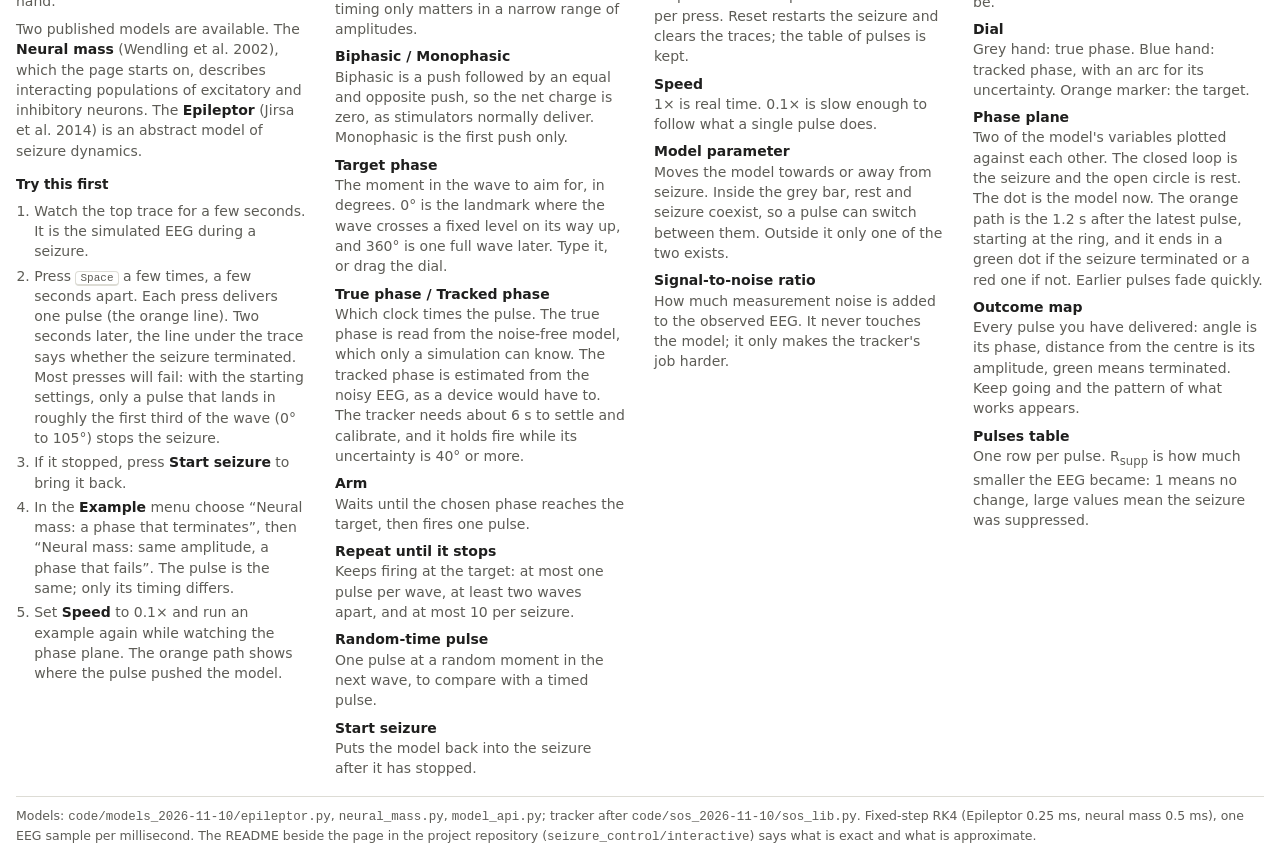
==== commit 440d581d: "Seizure stimulation page: stimulation on top, guide, examples menu, phase-sensitive default - Stimul" ====
--- a/seizure-stimulation/index.html
+++ b/seizure-stimulation/index.html
@@ -3,7 +3,8 @@
 <head>
 <meta charset="utf-8">
 <meta name="viewport" content="width=device-width, initial-scale=1">
-<title>Phase-locked stimulation</title>
+<title>Phase-locked seizure stimulation</title>
+<link rel="icon" href="data:image/svg+xml,<svg xmlns='http://www.w3.org/2000/svg' viewBox='0 0 64 64'><rect width='64' height='64' rx='13' fill='%231c2733'/><path d='M36 7V57' stroke='%23f2804f' stroke-width='5.5' stroke-linecap='round'/><path d='M4 32Q8 -6 12 32T20 32T28 32T36 32H60' fill='none' stroke='white' stroke-width='4.5' stroke-linecap='round' stroke-linejoin='round'/></svg>">
 <meta name="description" content="Two published seizure models run in the browser; deliver one stimulation pulse at a chosen phase of the seizure wave and see whether the seizure stops.">
 <style>
 :root {
@@ -13,17 +14,23 @@
   color-scheme: light;
 }
 @media (prefers-color-scheme: dark) {
-  :root {
+  :root:not([data-theme="light"]) {
     --bg: #141413; --ink: #ebeae4; --muted: #b3b2aa; --faint: #7a7972; --grid: #2a2a27; --panel: #1c1c1a;
     --border: #3a3a35; --truth: #a6a49c; --trk: #5d9eec; --stim: #f2804f; --ok: #3cb43c; --bad: #f36563;
     --trk-soft: rgba(93, 158, 236, 0.25); --stim-soft: rgba(242, 128, 79, 0.28);
     color-scheme: dark;
   }
 }
+:root[data-theme="dark"] {
+  --bg: #141413; --ink: #ebeae4; --muted: #b3b2aa; --faint: #7a7972; --grid: #2a2a27; --panel: #1c1c1a;
+  --border: #3a3a35; --truth: #a6a49c; --trk: #5d9eec; --stim: #f2804f; --ok: #3cb43c; --bad: #f36563;
+  --trk-soft: rgba(93, 158, 236, 0.25); --stim-soft: rgba(242, 128, 79, 0.28);
+  color-scheme: dark;
+}
 * { box-sizing: border-box; }
 html { -webkit-text-size-adjust: 100%; }
 body { margin: 0; background: var(--bg); color: var(--ink); font: 14px/1.45 system-ui, -apple-system, "Segoe UI", Roboto, Helvetica, Arial, sans-serif; }
-.wrap { max-width: 1280px; margin: 0 auto; padding: 16px; }
+.wrap { max-width: 1280px; margin: 0 auto; padding-block: 16px; padding-left: max(16px, env(safe-area-inset-left, 0px)); padding-right: max(16px, env(safe-area-inset-right, 0px)); }
 h1 { font-size: 20px; font-weight: 600; margin: 4px 0 6px; letter-spacing: -0.01em; }
 h2 { font-size: 13px; font-weight: 600; margin: 0 0 8px; text-transform: none; color: var(--ink); }
 p { margin: 0 0 8px; }
@@ -31,7 +38,7 @@
 .small { font-size: 12.5px; color: var(--muted); }
 .def { font-size: 12.5px; color: var(--muted); margin: 6px 0 0; }
 .def b { color: var(--ink); font-weight: 600; }
-.bar { display: flex; flex-wrap: wrap; align-items: center; gap: 10px 18px; padding: 10px 0; border-top: 1px solid var(--border); border-bottom: 1px solid var(--border); margin: 12px 0 14px; }
+.bar { display: flex; flex-wrap: wrap; align-items: center; gap: 10px 18px; padding: 10px 0; border-bottom: 1px solid var(--border); margin: 0 0 8px; }
 .seg { display: inline-flex; border: 1px solid var(--border); border-radius: 6px; overflow: hidden; }
 .seg input { position: absolute; opacity: 0; pointer-events: none; }
 .seg label { padding: 5px 12px; cursor: pointer; user-select: none; color: var(--muted); }
@@ -58,10 +65,11 @@
 .sw.dot { width: 8px; height: 8px; border: 0; border-radius: 50%; }
 #eeg { height: 300px; }
 @media (max-width: 600px) { #eeg { height: 250px; } }
-canvas { display: block; width: 100%; touch-action: none; }
+canvas { display: block; width: 100%; }
+#dial { touch-action: none; cursor: pointer; }
 .trio { display: grid; grid-template-columns: repeat(3, minmax(0, 1fr)); gap: 14px; }
-@media (max-width: 760px) { .trio { grid-template-columns: repeat(2, minmax(0, 1fr)); } }
-@media (max-width: 330px) { .trio { grid-template-columns: minmax(0, 1fr); } }
+@media (max-width: 760px) { .trio { grid-template-columns: repeat(2, minmax(0, 1fr)); } .trio .fig:nth-child(2) { grid-column: 1 / -1; order: -1; } }
+@media (max-width: 330px) { .trio { grid-template-columns: minmax(0, 1fr); } .trio .fig:nth-child(2) { grid-column: auto; } }
 .trio canvas { aspect-ratio: 1 / 1; }
 .result { padding: 8px 10px; border-left: 3px solid var(--border); background: var(--panel); margin: 2px 0 14px; min-height: 2.6em; font-variant-numeric: tabular-nums; }
 .result.ok { border-left-color: var(--ok); } .result.bad { border-left-color: var(--bad); } .result.wait { border-left-color: var(--stim); }
@@ -90,28 +98,118 @@
 kbd { font: 11px ui-monospace, monospace; border: 1px solid var(--border); border-bottom-width: 2px; border-radius: 4px; padding: 0 4px; }
 footer { margin-top: 18px; padding-top: 10px; border-top: 1px solid var(--border); }
 .sr { position: absolute; width: 1px; height: 1px; overflow: hidden; clip: rect(0 0 0 0); }
+.headline { display: flex; flex-wrap: wrap; align-items: baseline; justify-content: space-between; gap: 2px 16px; }
+.guidelink { color: var(--trk); font-size: 13px; white-space: nowrap; }
+.stim { display: flex; flex-direction: column; gap: 8px; border: 1px solid var(--border); border-radius: 8px; background: var(--panel); padding: 10px 12px; margin: 10px 0 0; }
+.stimrow { display: flex; flex-wrap: wrap; align-items: center; gap: 8px 14px; }
+button.big { font-size: 15px; padding: 9px 16px; }
+button.primary kbd { border-color: rgba(255, 255, 255, 0.65); color: #fff; margin-left: 6px; }
+.ampbox { flex: 1 1 220px; min-width: 0; max-width: 440px; }
+.ampbox .lab { margin-top: 0; }
+.rowlab { color: var(--muted); }
+.nowrap { display: inline-flex; align-items: center; gap: 5px; white-space: nowrap; }
+.check { display: inline-flex; align-items: center; gap: 6px; cursor: pointer; }
+.stim .msg { margin: 0; }
+button.attn { border-color: var(--stim); color: var(--stim); font-weight: 600; }
+#preset { max-width: min(100%, 270px); }
+#presetText { min-height: 1.4em; margin: 0 0 8px; }
+.guide { margin-top: 22px; padding-top: 14px; border-top: 1px solid var(--border); scroll-margin-top: 8px; }
+.guide > h2 { font-size: 17px; margin-bottom: 12px; }
+.guide h3 { font-size: 13.5px; font-weight: 600; margin: 0 0 6px; }
+.guide p + h3 { margin-top: 14px; }
+.gcols { display: grid; grid-template-columns: repeat(auto-fit, minmax(min(100%, 290px), 1fr)); gap: 18px 28px; }
+.gcols > div { min-width: 0; }
+.guide p, .guide li, .guide dd { color: var(--muted); }
+.guide b, .guide dt { color: var(--ink); font-weight: 600; }
+.guide dl { margin: 0; }
+.guide dt { margin-top: 7px; }
+.guide dd { margin: 0; }
+.guide ol { margin: 0; padding-left: 1.3em; }
+.guide li { margin-bottom: 4px; }
+@media (prefers-reduced-motion: no-preference) { html { scroll-behavior: smooth; } }
+@media (pointer: coarse) {
+  button, select, input[type=number] { min-height: 40px; }
+  .seg label { display: inline-flex; align-items: center; min-height: 40px; }
+  input[type=range] { height: 30px; }
+}
+.timed > summary { cursor: pointer; color: var(--trk); padding: 4px 0; }
+.timed[open] > summary { margin-bottom: 6px; }
+@media (min-width: 601px) { .timed[open] > summary { display: none; } }
+.fab { display: none; }
+@media (max-width: 600px) {
+  /* phones: the trace comes first and the floating button stimulates; the settings follow */
+  .wrap { display: flex; flex-direction: column; padding-bottom: 84px; }
+  .layout, .layout > main { display: contents; }
+  main > .fig:first-child { order: 1; } .result { order: 2; }
+  .stim { order: 3; margin-top: 0; } .bar { order: 4; margin-top: 10px; } #presetText { order: 5; }
+  .trio { order: 6; } aside { order: 7; } main > h2, main > .def, .tablewrap { order: 8; } .guide { order: 9; } footer { order: 10; }
+  #fireNow, .rowlab { display: none; }
+  .fab { display: block; position: fixed; z-index: 5; right: max(16px, env(safe-area-inset-right, 0px)); bottom: calc(16px + env(safe-area-inset-bottom, 0px));
+         font-size: 16px; padding: 12px 22px; border-radius: 26px; box-shadow: 0 3px 12px rgba(0, 0, 0, 0.3); }
+}
 </style>
 </head>
 <body>
 <div class="wrap">
-<header>
-  <h1>Phase-locked stimulation of a simulated seizure</h1>
-  <p class="lede">Two published seizure models (the Epileptor, Jirsa et al. 2014, and the Wendling et al. 2002 neural mass) run live in this page, integrated exactly as in the project's Python code. Deliver one brief pulse at a chosen phase of the seizure wave and see whether the seizure stops. This is a simulation for research, not a clinical tool.</p>
+<header class="top">
+  <div class="headline">
+    <h1>Phase-locked stimulation of a simulated seizure</h1>
+    <a class="guidelink" href="#guide">New here? Read the guide ↓</a>
+  </div>
+  <p class="lede">A model seizure is running below. Press <kbd>Space</kbd> or <b>Stimulate now</b> to deliver one brief pulse, then watch whether the seizure stops. That depends on how strong the pulse is and on where in the seizure wave it lands. This is a simulation for research, not a clinical tool.</p>
 </header>
+
+<section class="stim" aria-label="Stimulation">
+  <div class="stimrow">
+    <button class="primary big" id="fireNow">Stimulate now <kbd>Space</kbd></button>
+    <div class="ampbox">
+      <div class="lab"><label for="amp">Pulse amplitude</label><output id="ampOut" for="amp"></output></div>
+      <input type="range" id="amp">
+    </div>
+    <div class="seg" role="radiogroup" aria-label="Pulse shape">
+      <input type="radio" name="kind" id="k-bi" value="biphasic" checked><label for="k-bi" title="Charge-balanced biphasic: a leading phase, then an equal and opposite phase of the same width, so the net charge is zero">Biphasic</label>
+      <input type="radio" name="kind" id="k-mono" value="monophasic"><label for="k-mono" title="Monophasic: the leading phase only">Monophasic</label>
+    </div>
+    <button id="startSz" title="Put the model back into the seizure after a termination">Start seizure</button>
+  </div>
+  <details class="timed" id="timed" open>
+  <summary>Time the pulse to a phase of the wave</summary>
+  <div class="stimrow">
+    <span class="rowlab">Or time it:</span>
+    <span class="nowrap"><label for="target">target phase</label><input type="number" id="target" min="0" max="359" step="1" value="45"><span>°</span></span>
+    <div class="seg" role="radiogroup" aria-label="Phase used to time the pulse">
+      <input type="radio" name="src" id="s-true" value="true" checked><label for="s-true" title="True phase, from the noise-free EEG: what the experimenter knows">True phase</label>
+      <input type="radio" name="src" id="s-trk" value="tracked"><label for="s-trk" title="Tracked phase, from the noisy EEG: what a device would know. Fires only if its uncertainty is below 40°; otherwise that wave is skipped">Tracked phase</label>
+    </div>
+    <button id="arm" aria-pressed="false">Arm: fire at the next crossing</button>
+    <label class="check" for="repeat" title="Re-arm on every wave until the seizure terminates: at most one pulse per wave, at least two free periods between pulses"><input type="checkbox" id="repeat">Repeat until it stops</label>
+    <button id="agnostic" title="Phase-agnostic pulse: one pulse at a uniformly random time within the next wave">Random-time pulse</button>
+  </div>
+  </details>
+  <p class="msg" id="armMsg" aria-live="polite"></p>
+</section>
+
+<button class="primary fab" id="fireFab" aria-label="Stimulate now">Stimulate</button>
 
 <div class="bar" role="group" aria-label="Model and run controls">
   <div class="seg" role="radiogroup" aria-label="Model">
-    <input type="radio" name="model" id="m-epi" value="epileptor" checked><label for="m-epi">Epileptor</label>
-    <input type="radio" name="model" id="m-nm" value="neural_mass"><label for="m-nm">Neural mass</label>
+    <input type="radio" name="model" id="m-nm" value="neural_mass" checked><label for="m-nm">Neural mass</label>
+    <input type="radio" name="model" id="m-epi" value="epileptor"><label for="m-epi">Epileptor</label>
+  </div>
+  <div class="row" style="margin:0">
+    <label for="preset">Example</label>
+    <select id="preset"><option value="">Choose a worked example…</option></select>
   </div>
   <div class="row" style="margin:0">
     <button id="pause" aria-pressed="false">Pause</button>
-    <button id="reset" title="Restart the model on its seizure cycle (keeps the history)">Reset</button>
+    <button id="step" title="Pause, then advance the model by 5 ms per press">Step 5 ms</button>
+    <button id="reset" title="Restart the model on its seizure cycle (keeps the table of pulses)">Reset</button>
     <label for="speed">Speed</label>
-    <select id="speed"><option value="0.25">0.25×</option><option value="0.5">0.5×</option><option value="1" selected>1× (real time)</option><option value="2">2×</option><option value="4">4×</option></select>
+    <select id="speed"><option value="0.1">0.1×</option><option value="0.25">0.25×</option><option value="0.5">0.5×</option><option value="1" selected>1× (real time)</option><option value="2">2×</option><option value="4">4×</option></select>
   </div>
   <div class="status" id="status" aria-live="polite"></div>
 </div>
+<p class="small" id="presetText"></p>
 
 <div class="layout">
 <main>
@@ -124,12 +222,12 @@
     </div>
     <canvas id="eeg" aria-label="Scrolling EEG, last 5 seconds"></canvas>
   </div>
-  <div class="result" id="result" aria-live="polite">No pulse delivered yet.</div>
+  <div class="result" id="result" aria-live="polite">No pulse yet. Press Space or Stimulate now to deliver one.</div>
 
   <div class="trio">
     <div class="fig">
       <div class="cap"><span class="key"><span class="sw" style="border-color:var(--truth)"></span>true</span><span class="key"><span class="sw" style="border-color:var(--trk)"></span>tracked ± SD</span><span class="key"><span class="sw" style="border-color:var(--stim)"></span>target</span></div>
-      <canvas id="dial" tabindex="0" role="slider" aria-label="Target phase in degrees; drag or use arrow keys" aria-valuemin="0" aria-valuemax="359" aria-valuenow="90"></canvas>
+      <canvas id="dial" tabindex="0" role="slider" aria-label="Target phase in degrees; drag or use arrow keys" aria-valuemin="0" aria-valuemax="359" aria-valuenow="45"></canvas>
       <p class="def"><b>Phase</b>: position within the current seizure wave, 0° at its landmark (the upward crossing of a fixed level by the noise-free EEG) and 360° one period later. Click or drag the dial to set the target.</p>
     </div>
     <div class="fig">
@@ -140,7 +238,7 @@
     <div class="fig">
       <div class="cap"><span class="key"><span class="sw dot" style="background:var(--ok)"></span>terminated</span><span class="key"><span class="sw dot" style="background:var(--bad)"></span>not</span><span>filled: biphasic, ring: monophasic</span></div>
       <canvas id="map" aria-label="Outcomes by phase and amplitude"></canvas>
-      <p class="def">Your pulses so far: angle = true phase at the pulse (0° at top, clockwise), distance from the centre = amplitude. <button id="clearHist" style="padding:1px 7px;font-size:12px">Clear</button></p>
+      <p class="def">Your pulses so far: angle = true phase at the pulse (0° at top, clockwise), distance from the centre = amplitude. <button id="clearHist" style="padding:1px 7px;font-size:12px;min-height:28px">Clear</button></p>
     </div>
   </div>
 
@@ -154,7 +252,7 @@
   </div>
 </main>
 
-<aside aria-label="Controls">
+<aside aria-label="Model settings">
   <section class="panel" id="parPanel">
     <h2>Model parameter</h2>
     <div id="parSliders"></div>
@@ -171,34 +269,68 @@
   </section>
 
   <section class="panel">
-    <h2>Stimulus</h2>
-    <div class="radio"><input type="radio" name="kind" id="k-bi" value="biphasic" checked><label for="k-bi"><b>Charge-balanced biphasic</b>: a leading phase, then an equal and opposite phase of the same width, so the net charge is zero.</label></div>
-    <div class="radio"><input type="radio" name="kind" id="k-mono" value="monophasic"><label for="k-mono"><b>Monophasic</b>: the leading phase only.</label></div>
-    <div class="lab"><label for="amp">Amplitude</label><output id="ampOut" for="amp"></output></div>
-    <input type="range" id="amp">
-    <p class="small" id="pulseInfo"></p>
-  </section>
-
-  <section class="panel">
-    <h2>Deliver</h2>
-    <div class="row"><button class="primary" id="fireNow">Stimulate now</button><span class="small">or press <kbd>Space</kbd></span></div>
-    <div class="row"><label for="target">Target phase</label><input type="number" id="target" min="0" max="359" step="1" value="90"><span>°</span></div>
-    <div class="radio"><input type="radio" name="src" id="s-true" value="true" checked><label for="s-true">True phase (from the noise-free EEG: what the experimenter knows)</label></div>
-    <div class="radio"><input type="radio" name="src" id="s-trk" value="tracked"><label for="s-trk">Tracked phase (from the noisy EEG: what a device would know). Fires only if its uncertainty is below 40°; otherwise that wave is skipped.</label></div>
-    <div class="row"><button id="arm" aria-pressed="false">Arm: fire at the next crossing</button></div>
-    <div class="radio"><input type="checkbox" id="repeat"><label for="repeat">Repeat: re-arm on every wave until the seizure terminates (at most one pulse per wave, at least two free periods between pulses)</label></div>
-    <div class="row"><button id="agnostic">Phase-agnostic pulse</button><span class="small">at a uniformly random time within the next wave</span></div>
-    <div class="row"><button id="startSz">Start seizure</button><span class="small">after a termination</span></div>
-    <p class="msg" id="armMsg" aria-live="polite"></p>
-  </section>
-
-  <section class="panel presets">
-    <h2>Presets</h2>
-    <div id="presets"></div>
-    <p class="small">Each preset restarts the seizure on the stored cycle, sets the stimulus, uses the true phase at SNR 30 and arms one pulse. Values from the project's characterisation (48 phases × 50 amplitudes).</p>
+    <h2>This pulse</h2>
+    <p class="small" id="pulseInfo" style="margin:0"></p>
   </section>
 </aside>
 </div>
+
+<section class="guide" id="guide" aria-labelledby="guideH">
+  <h2 id="guideH">Guide</h2>
+  <div class="gcols">
+    <div>
+      <h3>What this page is</h3>
+      <p>In these models a seizure is a rhythm the tissue gets stuck in: the same wave, repeating a few times a second. With the same settings the model can also sit quietly at rest. A brief electrical pulse can knock it from the seizure back to rest, but only if the pulse is the right size and arrives at the right moment in the wave. This page lets you test that by hand.</p>
+      <p>Two published models are available. The <b>Neural mass</b> (Wendling et al. 2002), which the page starts on, describes interacting populations of excitatory and inhibitory neurons. The <b>Epileptor</b> (Jirsa et al. 2014) is an abstract model of seizure dynamics.</p>
+      <h3>Try this first</h3>
+      <ol>
+        <li>Watch the top trace for a few seconds. It is the simulated EEG during a seizure.</li>
+        <li>Press <kbd>Space</kbd> a few times, a few seconds apart. Each press delivers one pulse (the orange line). Two seconds later, the line under the trace says whether the seizure terminated. Most presses will fail: with the starting settings, only a pulse that lands in roughly the first third of the wave (0° to 105°) stops the seizure.</li>
+        <li>If it stopped, press <b>Start seizure</b> to bring it back.</li>
+        <li>In the <b>Example</b> menu choose “Neural mass: a phase that terminates”, then “Neural mass: same amplitude, a phase that fails”. The pulse is the same; only its timing differs.</li>
+        <li>Set <b>Speed</b> to 0.1× and run an example again while watching the phase plane. The orange path shows where the pulse pushed the model.</li>
+      </ol>
+    </div>
+
+    <div>
+      <h3>Stimulation (top box)</h3>
+      <dl>
+        <dt>Stimulate now, or Space</dt><dd>Delivers one pulse immediately. While paused, the pulse waits for the next step.</dd>
+        <dt>Pulse amplitude</dt><dd>How strong the pulse is. Too weak does nothing. In the neural mass, too strong also fails. In the Epileptor, a strong enough pulse works at any phase, so the timing only matters in a narrow range of amplitudes.</dd>
+        <dt>Biphasic / Monophasic</dt><dd>Biphasic is a push followed by an equal and opposite push, so the net charge is zero, as stimulators normally deliver. Monophasic is the first push only.</dd>
+        <dt>Target phase</dt><dd>The moment in the wave to aim for, in degrees. 0° is the landmark where the wave crosses a fixed level on its way up, and 360° is one full wave later. Type it, or drag the dial.</dd>
+        <dt>True phase / Tracked phase</dt><dd>Which clock times the pulse. The true phase is read from the noise-free model, which only a simulation can know. The tracked phase is estimated from the noisy EEG, as a device would have to. The tracker needs about 6 s to settle and calibrate, and it holds fire while its uncertainty is 40° or more.</dd>
+        <dt>Arm</dt><dd>Waits until the chosen phase reaches the target, then fires one pulse.</dd>
+        <dt>Repeat until it stops</dt><dd>Keeps firing at the target: at most one pulse per wave, at least two waves apart, and at most 10 per seizure.</dd>
+        <dt>Random-time pulse</dt><dd>One pulse at a random moment in the next wave, to compare with a timed pulse.</dd>
+        <dt>Start seizure</dt><dd>Puts the model back into the seizure after it has stopped.</dd>
+      </dl>
+    </div>
+
+    <div>
+      <h3>Running the model</h3>
+      <dl>
+        <dt>Neural mass / Epileptor</dt><dd>Switches the model. Each starts in its seizure.</dd>
+        <dt>Example</dt><dd>Worked cases. Choosing one restarts the seizure, sets the pulse and the target, and arms one pulse.</dd>
+        <dt>Pause, Step 5 ms, Reset</dt><dd>Step advances the paused model 5 ms per press. Reset restarts the seizure and clears the traces; the table of pulses is kept.</dd>
+        <dt>Speed</dt><dd>1× is real time. 0.1× is slow enough to follow what a single pulse does.</dd>
+        <dt>Model parameter</dt><dd>Moves the model towards or away from seizure. Inside the grey bar, rest and seizure coexist, so a pulse can switch between them. Outside it only one of the two exists.</dd>
+        <dt>Signal-to-noise ratio</dt><dd>How much measurement noise is added to the observed EEG. It never touches the model; it only makes the tracker's job harder.</dd>
+      </dl>
+    </div>
+
+    <div>
+      <h3>Reading the displays</h3>
+      <dl>
+        <dt>EEG, last 5 s</dt><dd>Top lane: the EEG as measured, with noise. Middle lane: the noise-free EEG, with a tick at each landmark. Bottom lane: the phase, true in grey and tracked in blue, with the target dashed. An orange line marks each pulse; the shaded 15 ms after it is ignored by the tracker, as a stimulation artifact would be.</dd>
+        <dt>Dial</dt><dd>Grey hand: true phase. Blue hand: tracked phase, with an arc for its uncertainty. Orange marker: the target.</dd>
+        <dt>Phase plane</dt><dd>Two of the model's variables plotted against each other. The closed loop is the seizure and the open circle is rest. The dot is the model now. The orange path is the 1.2 s after the latest pulse, starting at the ring, and it ends in a green dot if the seizure terminated or a red one if not. Earlier pulses fade quickly.</dd>
+        <dt>Outcome map</dt><dd>Every pulse you have delivered: angle is its phase, distance from the centre is its amplitude, green means terminated. Keep going and the pattern of what works appears.</dd>
+        <dt>Pulses table</dt><dd>One row per pulse. R<sub>supp</sub> is how much smaller the EEG became: 1 means no change, large values mean the seizure was suppressed.</dd>
+      </dl>
+    </div>
+  </div>
+</section>
 
 <footer class="small">
   Models: <code>code/models_2026-11-10/epileptor.py</code>, <code>neural_mass.py</code>, <code>model_api.py</code>; tracker after <code>code/sos_2026-11-10/sos_lib.py</code>. Fixed-step RK4 (Epileptor 0.25 ms, neural mass 0.5 ms), one EEG sample per millisecond. The README beside the page in the project repository (<code>seizure_control/interactive</code>) says what is exact and what is approximate.
@@ -697,18 +829,18 @@
     }
   };
   var PRESETS = [
+    { model: "neural_mass", par: { p: 320, B: 60 }, kind: "biphasic", amp: 3.2, target: 19, title: "Neural mass: a phase that terminates",
+      text: "3.2 mV at 19°. Termination needs the right phase and an amplitude inside a band (2.4–4.6 mV)." },
+    { model: "neural_mass", par: { p: 320, B: 60 }, kind: "biphasic", amp: 3.2, target: 199, title: "Neural mass: same amplitude, a phase that fails",
+      text: "3.2 mV at 199°: the seizure continues." },
+    { model: "neural_mass", par: { p: 320, B: 60 }, kind: "biphasic", amp: 6.4, target: 19, title: "Neural mass: overshoot",
+      text: "6.4 mV at 19°, above the terminating band: the pulse crosses the thin basin of rest and the seizure resumes." },
     { model: "epileptor", par: { z: 3.5 }, kind: "biphasic", amp: 22.32, target: 94, title: "Epileptor: a phase that terminates",
       text: "22.32 a.u. at 94°. The map terminates from 34° to 334° at this amplitude." },
     { model: "epileptor", par: { z: 3.5 }, kind: "biphasic", amp: 22.32, target: 11, title: "Epileptor: same amplitude, a phase that fails",
       text: "22.32 a.u. at 11°: just after the landmark the same pulse does not end the seizure." },
     { model: "epileptor", par: { z: 3.8 }, kind: "biphasic", amp: 18.0, target: 94, title: "Epileptor near the offset edge (z = 3.8)",
       text: "18 a.u. at 94° terminates here; at z = 3.5 no phase terminates below 18.7 a.u. The cycle is slower (2.6 Hz)." },
-    { model: "neural_mass", par: { p: 320, B: 60 }, kind: "biphasic", amp: 3.2, target: 19, title: "Neural mass: a phase that terminates",
-      text: "3.2 mV at 19°. Termination needs the right phase and an amplitude inside a band (2.4–4.6 mV)." },
-    { model: "neural_mass", par: { p: 320, B: 60 }, kind: "biphasic", amp: 3.2, target: 199, title: "Neural mass: same amplitude, a phase that fails",
-      text: "3.2 mV at 199°: the seizure continues." },
-    { model: "neural_mass", par: { p: 320, B: 60 }, kind: "biphasic", amp: 6.4, target: 19, title: "Neural mass: overshoot",
-      text: "6.4 mV at 19°, above the terminating band: the pulse crosses the thin basin of rest and the seizure resumes." },
     { model: "epileptor", par: { z: 3.5 }, kind: "biphasic", amp: 22.32, target: 94, snr: 1, source: "tracked", title: "Epileptor: tracked phase at SNR 1",
       text: "The terminating case, timed by the tracker from a noisy EEG. It waits for the tracker to calibrate (about 6 s)." }
   ];
@@ -716,11 +848,11 @@
   // ---------------------------------------------------------------- state
   var NBUF = 8192, WIN = 5000;
   var S = {
-    name: "epileptor", models: { epileptor: new SC.Epileptor(), neural_mass: new SC.NeuralMass() },
+    name: "neural_mass", models: { epileptor: new SC.Epileptor(), neural_mass: new SC.NeuralMass() },
     par: { epileptor: { z: 3.5 }, neural_mass: { p: 320, B: 60 } },
-    amp: { epileptor: 22.32, neural_mass: 3.2 }, kind: "biphasic",
+    amp: { epileptor: 20.88, neural_mass: 3.2 }, kind: "biphasic",
     charCache: {}, rng: SC.mulberry32(20261112), snr: 30, noiseSd: 0, speed: 1, running: true,
-    target: 90, source: "true", repeat: false,
+    target: 45, source: "true", repeat: false,
     clean: new Float32Array(NBUF), noisy: new Float32Array(NBUF), tph: new Float32Array(NBUF), kph: new Float32Array(NBUF),
     ksd: new Float32Array(NBUF), lms: [], pulses: [], hist: { epileptor: [], neural_mass: [] }, nPulse: 0
   };
@@ -952,7 +1084,7 @@
   function showAmp() {
     var m = M(), info = INFO[S.name], a = S.amp[S.name];
     $("ampOut").textContent = a.toFixed(2) + " " + info.unit;
-    $("pulseInfo").textContent = "Charge per phase " + (a * m.width * 1e3).toFixed(2) + " " + info.chargeUnit + ". " + info.pulseText + " Grid: " + (m.ampMax / 50).toFixed(2) + " to " + m.ampMax + " " + info.unitLong + " in 50 steps.";
+    $("pulseInfo").textContent = (S.kind === "biphasic" ? "Charge-balanced biphasic. " : "Monophasic. ") + "Charge per phase " + (a * m.width * 1e3).toFixed(2) + " " + info.chargeUnit + ". " + info.pulseText + " Grid: " + (m.ampMax / 50).toFixed(2) + " to " + m.ampMax + " " + info.unitLong + " in 50 steps.";
   }
 
   // ---------------------------------------------------------------- UI: arming and messages
@@ -986,7 +1118,7 @@
   function rebuildTable() { $("hist").innerHTML = ""; S.hist[S.name].forEach(addRow); }
   function updateResult() {
     var p = lastPulse(), el = $("result");
-    if (!p) { el.className = "result"; el.textContent = "No pulse delivered yet."; return; }
+    if (!p) { el.className = "result"; el.textContent = "No pulse yet. Press Space or Stimulate now to deliver one."; return; }
     var info = INFO[p.model];
     var head = "Pulse " + p.n + " (" + p.mode + "): true phase " + fmtDeg(p.tph) +
       (p.trkOn ? ", tracked " + fmtDeg(p.kph) + " ± " + p.ksd.toFixed(0) + "°" : "") + ", " + p.amp.toFixed(2) + " " + info.unit + " " + p.kind;
@@ -999,7 +1131,7 @@
   }
 
   // ---------------------------------------------------------------- drawing
-  var CV = {};
+  var CV = {}, FADE = [1, 0.22, 0.07];
   function colors() {
     var cs = getComputedStyle(document.documentElement), g = function (n) { return cs.getPropertyValue(n).trim(); };
     S.col = { bg: g("--bg"), ink: g("--ink"), muted: g("--muted"), faint: g("--faint"), grid: g("--grid"), truth: g("--truth"),
@@ -1129,19 +1261,30 @@
       S.lcPlane.forEach(function (q, k) { if (k) ctx.lineTo(X(q[0]), Y(q[1])); else ctx.moveTo(X(q[0]), Y(q[1])); });
       ctx.closePath(); ctx.stroke();
     }
+    // pulse paths: the latest at full strength, earlier ones fading fast (1, 0.22, 0.07, then gone) so the new push stands out
     S.pulses.forEach(function (p, k) {
       if (p.model !== S.name || !p.trail.length) return;
-      var age = S.pulses.length - 1 - k; if (age > 2) return;
-      ctx.globalAlpha = age === 0 ? 1 : 0.4; ctx.strokeStyle = C.stim; ctx.lineWidth = 1.3; ctx.beginPath();
+      var age = S.pulses.length - 1 - k, tgt = FADE[age] || 0;
+      p.alpha = p.alpha === undefined ? 1 : p.alpha + (tgt - p.alpha) * (1 - Math.exp(-(S.frameDt || 16) / 110));   // about 0.3 s, whatever the frame rate
+      if (p.alpha < 0.02) return;
+      ctx.globalAlpha = p.alpha; ctx.strokeStyle = C.stim; ctx.lineWidth = age === 0 ? 1.8 : 1.2; ctx.beginPath();
       p.trail.forEach(function (q, j) { if (j) ctx.lineTo(X(q[0]), Y(q[1])); else ctx.moveTo(X(q[0]), Y(q[1])); });
       ctx.stroke();
+      var q0p = p.trail[0]; ctx.lineWidth = 1.5; ctx.beginPath(); ctx.arc(X(q0p[0]), Y(q0p[1]), 5, 0, TAU); ctx.stroke();   // state at pulse onset
       if (p.result && !p.result.na) { var q = p.trail[p.trail.length - 1]; ctx.fillStyle = p.result.terminated ? C.ok : C.bad; ctx.beginPath(); ctx.arc(X(q[0]), Y(q[1]), 4, 0, TAU); ctx.fill(); }
       ctx.globalAlpha = 1;
     });
-    if (S.trail && S.trail.length > 1) {
-      ctx.strokeStyle = C.faint; ctx.lineWidth = 1; ctx.beginPath();
-      S.trail.forEach(function (q, j) { if (j) ctx.lineTo(X(q[0]), Y(q[1])); else ctx.moveTo(X(q[0]), Y(q[1])); });
-      ctx.stroke();
+    if (S.trail && S.trail.length > 1) {   // the last 0.4 s of the state, fading towards its tail
+      var nt = S.trail.length, nbk = 8;
+      ctx.strokeStyle = C.muted; ctx.lineWidth = 1.2;
+      for (var bk = 0; bk < nbk; bk++) {
+        var a0 = Math.floor(bk * (nt - 1) / nbk), a1 = Math.floor((bk + 1) * (nt - 1) / nbk);
+        if (a1 <= a0) continue;
+        ctx.globalAlpha = 0.06 + 0.74 * (bk + 1) / nbk; ctx.beginPath(); ctx.moveTo(X(S.trail[a0][0]), Y(S.trail[a0][1]));
+        for (var jj = a0 + 1; jj <= a1; jj++) ctx.lineTo(X(S.trail[jj][0]), Y(S.trail[jj][1]));
+        ctx.stroke();
+      }
+      ctx.globalAlpha = 1;
     }
     if (S.restPlane) {
       ctx.strokeStyle = C.ink; ctx.lineWidth = 1.5; ctx.beginPath(); ctx.arc(X(S.restPlane[0]), Y(S.restPlane[1]), 5, 0, TAU); ctx.stroke();
@@ -1201,15 +1344,21 @@
     if (S.msgText && performance.now() - S.msgT < 6000) am = (am ? am + " " : "") + S.msgText;
     setText("armMsg", am);
     var p = lastPulse(); if (p && !p.result) updateResult();
+    $("startSz").classList.toggle("attn", !!c.ok && !on);
   }
 
   // ---------------------------------------------------------------- main loop
-  var lastTs = null, acc = 0, lastTextT = 0;
+  var lastTs = null, acc = 0, lastTextT = 0, drawFailed = false;
   function frame(ts) {
     if (lastTs === null) lastTs = ts;
-    var dt = Math.min(ts - lastTs, 100); lastTs = ts;
+    var dt = Math.min(ts - lastTs, 100); lastTs = ts; S.frameDt = dt;
     if (S.running) { acc += dt * S.speed; var n = Math.min(Math.floor(acc), 400); acc -= Math.floor(acc); for (var k = 0; k < n; k++) tick(); }
-    drawEEG(); drawDial(); drawPlane(); drawMap();
+    try {
+      if (CV.eeg.w > 60 && CV.eeg.h > 60) drawEEG();
+      if (Math.min(CV.dial.w, CV.dial.h) > 60) drawDial();
+      if (Math.min(CV.plane.w, CV.plane.h) > 60) drawPlane();
+      if (Math.min(CV.map.w, CV.map.h) > 60) drawMap();
+    } catch (err) { if (!drawFailed) { drawFailed = true; console.error(err); } }
     if (ts - lastTextT > 120) { lastTextT = ts; updateTexts(); }
     requestAnimationFrame(frame);
   }
@@ -1227,7 +1376,9 @@
     S.repeat = false; $("repeat").checked = false; S.agn = null; S.pulses = []; S.pulse = null;
     S.ws = SC.rk4Work(M().n); applyParams(); setupChar(); onCycle();
     buildParamUI(); S.amp[P.model] = P.amp; buildAmpUI(); rebuildTable();
-    setTarget(P.target); arm(); msg("Preset: " + P.title + ".");
+    setTarget(P.target); arm(); msg("Example loaded.");
+    $("preset").value = String(PRESETS.indexOf(P));
+    setText("presetText", "<b>" + P.title + ".</b> " + P.text + " One pulse is armed" + (P.source === "tracked" ? " on the tracked phase." : " on the true phase at SNR " + S.snr + "."));
   }
 
   // ---------------------------------------------------------------- wiring
@@ -1235,15 +1386,19 @@
     colors(); resizeAll();
     var mq = window.matchMedia("(prefers-color-scheme: dark)");
     if (mq.addEventListener) mq.addEventListener("change", colors);
+    if (window.MutationObserver) new MutationObserver(colors).observe(document.documentElement, { attributes: true, attributeFilter: ["data-theme"] });
     if (window.ResizeObserver) new ResizeObserver(resizeAll).observe(document.body); else window.addEventListener("resize", resizeAll);
-    document.querySelectorAll('input[name=model]').forEach(function (r) { r.addEventListener("change", function () { switchModel(r.value); }); });
-    $("pause").addEventListener("click", function () { S.running = !S.running; this.textContent = S.running ? "Pause" : "Resume"; this.setAttribute("aria-pressed", !S.running); });
+    document.querySelectorAll('input[name=model]').forEach(function (r) { r.addEventListener("change", function () { $("preset").value = ""; setText("presetText", ""); switchModel(r.value); }); });
+    function syncPause() { var b = $("pause"); b.textContent = S.running ? "Pause" : "Resume"; b.setAttribute("aria-pressed", !S.running); }
+    $("pause").addEventListener("click", function () { S.running = !S.running; syncPause(); });
+    $("step").addEventListener("click", function () { if (S.running) { S.running = false; syncPause(); } for (var k = 0; k < 5; k++) tick(); });
     $("reset").addEventListener("click", function () { fullReset(); updateResult(); });
     $("speed").addEventListener("change", function () { S.speed = +this.value; });
     $("snr").addEventListener("change", function () { S.snr = this.value === "Infinity" ? Infinity : +this.value; setupChar(); });
     document.querySelectorAll('input[name=kind]').forEach(function (r) { r.addEventListener("change", function () { S.kind = r.value; applyParams(); buildAmpUI(); }); });
     $("amp").addEventListener("input", function () { S.amp[S.name] = +this.value; showAmp(); });
     $("fireNow").addEventListener("click", function () { S.manual = true; });
+    $("fireFab").addEventListener("click", function () { S.manual = true; });
     $("target").addEventListener("change", function () { setTarget(+this.value || 0); });
     document.querySelectorAll('input[name=src]').forEach(function (r) { r.addEventListener("change", function () { S.source = r.value; if (S.arm) { S.arm.source = r.value; S.prevPh = NaN; } }); });
     $("arm").addEventListener("click", function () { if (S.arm) { S.arm = null; setArmUI(); } else arm(); });
@@ -1257,8 +1412,18 @@
     window.addEventListener("keydown", function (ev) {
       if (ev.key !== " " && ev.code !== "Space") return;
       var t = ev.target, tag = t && t.tagName;
-      if (tag === "BUTTON" || tag === "SELECT" || tag === "TEXTAREA" || (tag === "INPUT" && t.type !== "range" && t.type !== "radio" && t.type !== "checkbox")) return;
+      if (tag === "BUTTON" || tag === "SELECT" || tag === "TEXTAREA" || (tag === "INPUT" && t.type !== "range" && t.type !== "radio")) return;
       ev.preventDefault(); S.manual = true;
+    });
+    // after a mouse or touch action, give the focus back to the page, so that Space stimulates instead of pressing the
+    // control again; keyboard users (Tab, arrows) keep the focus where they put it
+    var viaPointer = false;
+    window.addEventListener("pointerdown", function () { viaPointer = true; }, true);
+    window.addEventListener("keydown", function (ev) { if (ev.key === "Tab" || (ev.key && ev.key.indexOf("Arrow") === 0)) viaPointer = false; }, true);
+    document.addEventListener("click", function (ev) { var t = ev.target.closest ? ev.target.closest("button") : null; if (t && viaPointer) t.blur(); });
+    document.addEventListener("change", function (ev) {
+      var t = ev.target; if (!t || !viaPointer) return;
+      if (t.tagName === "SELECT" || t.type === "radio" || t.type === "checkbox" || t.type === "number") t.blur();
     });
     // dial: pointer and keyboard
     var dial = $("dial"), dragging = false;
@@ -1276,13 +1441,12 @@
       else if (ev.key === "PageUp") { setTarget(S.target + 30); ev.preventDefault(); }
       else if (ev.key === "PageDown") { setTarget(S.target - 30); ev.preventDefault(); }
     });
-    var ph = $("presets");
-    PRESETS.forEach(function (P) {
-      var b = document.createElement("button"); b.innerHTML = P.title + "<span>" + P.text + "</span>";
-      b.addEventListener("click", function () { applyPreset(P); }); ph.appendChild(b);
-    });
+    var ps = $("preset");
+    PRESETS.forEach(function (P, k) { var o = document.createElement("option"); o.value = String(k); o.textContent = P.title; ps.appendChild(o); });
+    ps.addEventListener("change", function () { if (ps.value === "") setText("presetText", ""); else applyPreset(PRESETS[+ps.value]); });
+    if (window.matchMedia("(max-width: 600px)").matches) $("timed").open = false;
     S.trail = [];
-    switchModel("epileptor"); setTarget(90);
+    switchModel("neural_mass"); setTarget(45);
     window.__sim = { S: S, SC: SC, tick: tick, applyPreset: applyPreset, PRESETS: PRESETS, switchModel: switchModel };
     requestAnimationFrame(frame);
   }
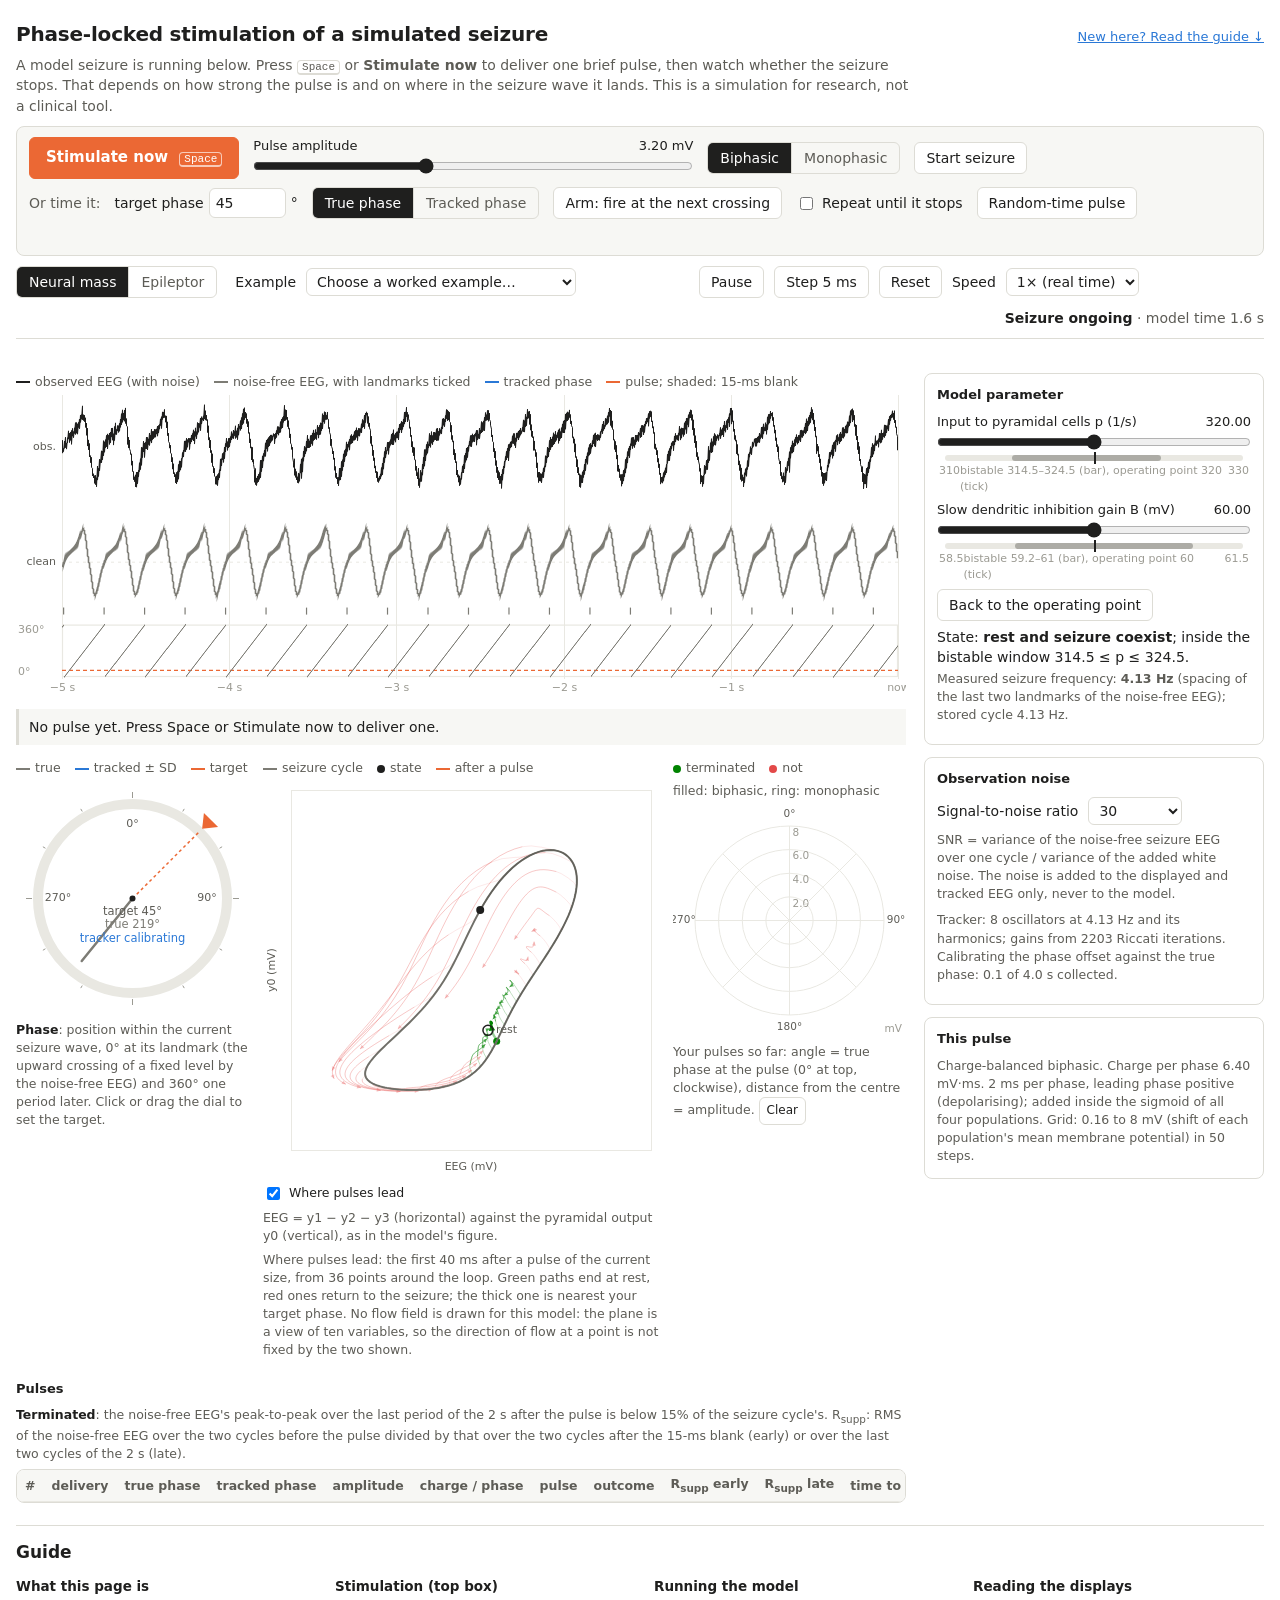
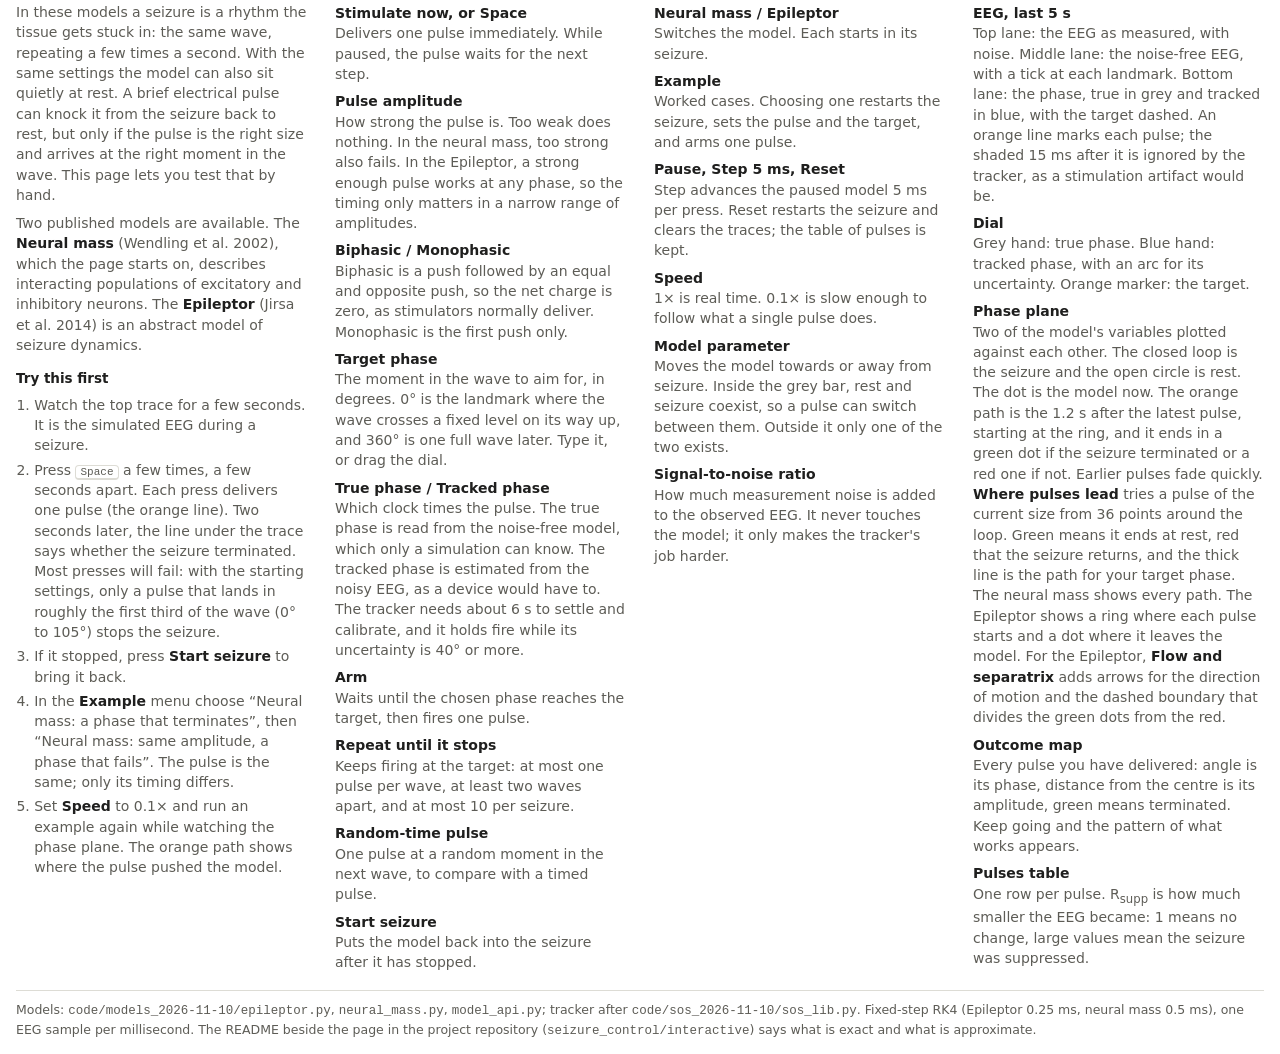
==== commit ee9c48c7: "Seizure stimulation page: where pulses lead, flow field and separatrix in the phase plane - Trial pu" ====
--- a/seizure-stimulation/index.html
+++ b/seizure-stimulation/index.html
@@ -67,7 +67,7 @@
 @media (max-width: 600px) { #eeg { height: 250px; } }
 canvas { display: block; width: 100%; }
 #dial { touch-action: none; cursor: pointer; }
-.trio { display: grid; grid-template-columns: repeat(3, minmax(0, 1fr)); gap: 14px; }
+.trio { display: grid; grid-template-columns: minmax(0, 1fr) minmax(0, 1.7fr) minmax(0, 1fr); gap: 14px; align-items: start; }
 @media (max-width: 760px) { .trio { grid-template-columns: repeat(2, minmax(0, 1fr)); } .trio .fig:nth-child(2) { grid-column: 1 / -1; order: -1; } }
 @media (max-width: 330px) { .trio { grid-template-columns: minmax(0, 1fr); } .trio .fig:nth-child(2) { grid-column: auto; } }
 .trio canvas { aspect-ratio: 1 / 1; }
@@ -135,6 +135,8 @@
 .timed > summary { cursor: pointer; color: var(--trk); padding: 4px 0; }
 .timed[open] > summary { margin-bottom: 6px; }
 @media (min-width: 601px) { .timed[open] > summary { display: none; } }
+[hidden] { display: none !important; }
+.opts { display: flex; flex-wrap: wrap; gap: 4px 14px; margin: 6px 0 0; font-size: 12.5px; }
 .fab { display: none; }
 @media (max-width: 600px) {
   /* phones: the trace comes first and the floating button stimulates; the settings follow */
@@ -233,7 +235,13 @@
     <div class="fig">
       <div class="cap"><span class="key"><span class="sw" style="border-color:var(--truth)"></span>seizure cycle</span><span class="key"><span class="sw dot" style="background:var(--ink)"></span>state</span><span class="key"><span class="sw" style="border-color:var(--stim)"></span>after a pulse</span></div>
       <canvas id="plane" aria-label="Phase plane of the model"></canvas>
+      <div class="opts">
+        <label class="check" for="showFan"><input type="checkbox" id="showFan" checked>Where pulses lead</label>
+        <label class="check" for="showFlow" id="flowLab"><input type="checkbox" id="showFlow" checked>Flow and separatrix</label>
+        <label class="check" for="zoomPlane" id="zoomLab"><input type="checkbox" id="zoomPlane" checked>Zoom on the loop</label>
+      </div>
       <p class="def" id="planeNote"></p>
+      <p class="def" id="planeExtra"></p>
     </div>
     <div class="fig">
       <div class="cap"><span class="key"><span class="sw dot" style="background:var(--ok)"></span>terminated</span><span class="key"><span class="sw dot" style="background:var(--bad)"></span>not</span><span>filled: biphasic, ring: monophasic</span></div>
@@ -324,7 +332,7 @@
       <dl>
         <dt>EEG, last 5 s</dt><dd>Top lane: the EEG as measured, with noise. Middle lane: the noise-free EEG, with a tick at each landmark. Bottom lane: the phase, true in grey and tracked in blue, with the target dashed. An orange line marks each pulse; the shaded 15 ms after it is ignored by the tracker, as a stimulation artifact would be.</dd>
         <dt>Dial</dt><dd>Grey hand: true phase. Blue hand: tracked phase, with an arc for its uncertainty. Orange marker: the target.</dd>
-        <dt>Phase plane</dt><dd>Two of the model's variables plotted against each other. The closed loop is the seizure and the open circle is rest. The dot is the model now. The orange path is the 1.2 s after the latest pulse, starting at the ring, and it ends in a green dot if the seizure terminated or a red one if not. Earlier pulses fade quickly.</dd>
+        <dt>Phase plane</dt><dd>Two of the model's variables plotted against each other. The closed loop is the seizure and the open circle is rest. The dot is the model now. The orange path is the 1.2 s after the latest pulse, starting at the ring, and it ends in a green dot if the seizure terminated or a red one if not. Earlier pulses fade quickly. <b>Where pulses lead</b> tries a pulse of the current size from 36 points around the loop. Green means it ends at rest, red that the seizure returns, and the thick line is the path for your target phase. The neural mass shows every path. The Epileptor shows a ring where each pulse starts and a dot where it leaves the model. For the Epileptor, <b>Flow and separatrix</b> adds arrows for the direction of motion and the dashed boundary that divides the green dots from the red.</dd>
         <dt>Outcome map</dt><dd>Every pulse you have delivered: angle is its phase, distance from the centre is its amplitude, green means terminated. Keep going and the pattern of what works appears.</dd>
         <dt>Pulses table</dt><dd>One row per pulse. R<sub>supp</sub> is how much smaller the EEG became: 1 means no change, large values mean the seizure was suppressed.</dd>
       </dl>
@@ -852,7 +860,7 @@
     par: { epileptor: { z: 3.5 }, neural_mass: { p: 320, B: 60 } },
     amp: { epileptor: 20.88, neural_mass: 3.2 }, kind: "biphasic",
     charCache: {}, rng: SC.mulberry32(20261112), snr: 30, noiseSd: 0, speed: 1, running: true,
-    target: 45, source: "true", repeat: false,
+    target: 45, source: "true", repeat: false, showFan: true, showFlow: true, zoom: true,
     clean: new Float32Array(NBUF), noisy: new Float32Array(NBUF), tph: new Float32Array(NBUF), kph: new Float32Array(NBUF),
     ksd: new Float32Array(NBUF), lms: [], pulses: [], hist: { epileptor: [], neural_mass: [] }, nPulse: 0
   };
@@ -885,6 +893,7 @@
       S.lcPlane = null;
     }
     S.restPlane = c.fpX ? M().plane(c.fpX) : null;
+    if (S.name === "epileptor" && c.ok) { var sx2 = 0; c.lcX.forEach(function (x) { sx2 += x[3]; }); S.x2bar = sx2 / c.lcX.length; S.sepKey = null; }
     setupPlaneBounds();
     buildTracker();
   }
@@ -895,6 +904,14 @@
     S.trkMode = "settle"; S.trkT0 = S.t; S.cal = { tp: [], raw: [], nu: [] }; S.calInfo = null;
   }
   function setupPlaneBounds() {
+    if (S.name === "epileptor" && S.zoom && S.lcPlane) {
+      // the Epileptor's resting point lies far below its loop: frame the loop, the saddle and the reach of a pulse instead
+      var cx0 = Infinity, cx1 = -Infinity, cy0 = Infinity, cy1 = -Infinity;
+      S.lcPlane.forEach(function (q) { cx0 = Math.min(cx0, q[0]); cx1 = Math.max(cx1, q[0]); cy0 = Math.min(cy0, q[1]); cy1 = Math.max(cy1, q[1]); });
+      var zx = (cx1 - cx0) || 1, zy = (cy1 - cy0) || 1;
+      S.pb = { x0: cx0 - 1.6 * zx, x1: cx1 + 0.65 * zx, y0: cy0 - 1.0 * zy, y1: cy1 + 0.2 * zy };
+      return;
+    }
     var pts = (S.lcPlane || []).slice(); if (S.restPlane) pts.push(S.restPlane);
     if (!pts.length) pts = [M().plane(S.X || M().seizureIC())];
     var x0 = Infinity, x1 = -Infinity, y0 = Infinity, y1 = -Infinity;
@@ -1066,6 +1083,7 @@
     });
     host.appendChild(b);
     $("planeNote").textContent = info.planeNote;
+    planeOpts();
     updateRegime();
   }
   function updateRegime() {
@@ -1128,6 +1146,171 @@
     el.className = "result " + (r.terminated ? "ok" : "bad");
     el.textContent = head + " → " + (r.terminated ? "terminated in " + r.tTerm.toFixed(2) + " s" : "not terminated") +
       "; R_supp early " + fmtR(r.rsupp) + ", late " + fmtR(r.rsuppLate) + (p.contaminated ? " (another pulse followed within 2 s)" : "");
+  }
+
+  // ---------------------------------------------------------------- phase-plane extras
+  // Pulse paths: from NFAN points around the stored cycle, the first FAN_MS of the response to a pulse of the current
+  // amplitude and kind, and whether the seizure then terminates (same 2-s rule as for a delivered pulse).
+  var NFAN = 36, FAN_MS = 40;
+  function fanKey() { return charKey() + "|" + S.kind + "|" + S.amp[S.name]; }
+  function computeFan() {
+    var c = S.c, m = M(), amp = S.amp[S.name], ws = SC.rk4Work(m.n), nT = Math.ceil(c.T), out = [];
+    for (var k = 0; k < NFAN; k++) {
+      var j = Math.min(Math.round(k / NFAN * c.T), c.lcX.length - 1), X = Float64Array.from(c.lcX[j]);
+      var pth = [m.plane(X)], lo = Infinity, hi = -Infinity, land = null, np = SC.pulseSamples(m), epi = m.name === "epileptor";
+      for (var t = 0; t < SC.T_POST; t++) {
+        var e = SC.step(m, X, amp, t, ws);
+        if (t < FAN_MS) pth.push(m.plane(X));
+        if (epi && !land && t + 1 >= np && t < 80 && X[0] < 0) land = m.plane(X);
+        if (t >= SC.T_POST - nT) { if (e < lo) lo = e; if (e > hi) hi = e; }
+      }
+      out.push({ ph: j / c.T, path: pth, land: land, term: hi - lo < SC.TERM_FRAC * c.lcP2p });
+    }
+    return out;
+  }
+  function updateFan(now) {
+    if (!S.c.ok || S.charCache[charKey()] !== S.c) return;       // wait until the characterisation matches the sliders
+    var key = fanKey();
+    if (key === S.fanKey) return;
+    if (key !== S.fanWant) { S.fanWant = key; S.fanWantT = now; if (S.fan && S.fanChar === S.c) return; }
+    if (now - S.fanWantT < 160 && S.fan && S.fanChar === S.c) return;   // let the slider settle before recomputing
+    S.fan = computeFan(); S.fanKey = key; S.fanChar = S.c;
+  }
+  function arrowHead(ctx, x0, y0, x1, y1, sz) {
+    var a = Math.atan2(y1 - y0, x1 - x0);
+    ctx.beginPath(); ctx.moveTo(x1, y1);
+    ctx.lineTo(x1 - sz * Math.cos(a - 0.45), y1 - sz * Math.sin(a - 0.45)); ctx.lineTo(x1 - sz * Math.cos(a + 0.45), y1 - sz * Math.sin(a + 0.45));
+    ctx.closePath(); ctx.fill();
+  }
+  // The Epileptor's fast subsystem in the (x1, y1) plane, as in Epileptor.rhs without the time scale and the pulse.
+  // For x1 < 0 it depends on x1 and y1 only; for x1 >= 0 it also depends on x2.
+  function epiField(x, y, x2, z) {
+    var p = S.models.epileptor.p, f1 = x < 0 ? (p.b - p.a * x) * x : p.slope - x2 + 0.6 * (z - 4) * (z - 4);
+    return [y - z + p.Iext + f1 * x, p.c - p.d * x * x - y];
+  }
+  // Fixed points on the x1 < 0 branch: roots of a x^3 + (d - b) x^2 + (z - Iext - c) = 0. The lower one is rest, the higher the saddle.
+  function epiSaddle(z) {
+    var p = S.models.epileptor.p, h = function (x) { return p.a * x * x * x + (p.d - p.b) * x * x + (z - p.Iext - p.c); };
+    var roots = [], xp = -4, hp = h(xp);
+    for (var n = 1; n <= 400; n++) {
+      var x = -4 + n * 0.01, hx = h(x);
+      if ((hx > 0) !== (hp > 0)) {
+        var lo = xp, hi = x;
+        for (var i = 0; i < 40; i++) { var mid = 0.5 * (lo + hi); if ((h(mid) > 0) === (hp > 0)) lo = mid; else hi = mid; }
+        roots.push(0.5 * (lo + hi));
+      }
+      xp = x; hp = hx;
+    }
+    if (roots.length < 2) return null;
+    var xs = roots[roots.length - 1];
+    return [xs, p.c - p.d * xs * xs];
+  }
+  // Separatrix of the plane: the saddle's stable manifold, followed backwards in time from the saddle along its stable
+  // direction (RK4). Each point carries a flag: true once the curve has entered x1 >= 0, where it depends on x2.
+  function epiSeparatrix(sad, x2, z, b) {
+    var p = S.models.epileptor.p, xs = sad[0], J11 = 2 * p.b * xs - 3 * p.a * xs * xs, J21 = -2 * p.d * xs;
+    var tr = J11 - 1, det = -J11 - J21, disc = tr * tr - 4 * det;
+    if (!(det < 0) || !(disc > 0)) return null;
+    var lam = 0.5 * (tr - Math.sqrt(disc)), v = [1, lam - J11], vn = Math.hypot(v[0], v[1]), out = [];
+    [1, -1].forEach(function (sg) {
+      var q = [sad[0] + sg * 1e-3 * v[0] / vn, sad[1] + sg * 1e-3 * v[1] / vn], pts = [[sad[0], sad[1], false]], approx = false;
+      for (var n = 0; n < 4000; n++) {
+        var k1 = epiField(q[0], q[1], x2, z), h = -Math.min(0.01, 0.03 / (Math.hypot(k1[0], k1[1]) + 1e-9));
+        var k2 = epiField(q[0] + 0.5 * h * k1[0], q[1] + 0.5 * h * k1[1], x2, z);
+        var k3 = epiField(q[0] + 0.5 * h * k2[0], q[1] + 0.5 * h * k2[1], x2, z);
+        var k4 = epiField(q[0] + h * k3[0], q[1] + h * k3[1], x2, z);
+        q = [q[0] + h / 6 * (k1[0] + 2 * k2[0] + 2 * k3[0] + k4[0]), q[1] + h / 6 * (k1[1] + 2 * k2[1] + 2 * k3[1] + k4[1])];
+        if (q[0] >= 0) break;
+        if (n % 2 === 0) pts.push([q[0], q[1], approx]);
+        if (q[0] < b.x0 - 1 || q[0] > b.x1 + 1 || q[1] < b.y0 - 3 || q[1] > b.y1 + 3) break;
+      }
+      out.push(pts);
+    });
+    return out;
+  }
+  function drawEpiFlow(ctx, X, Y, b, C) {
+    // x2 only enters for x1 >= 0; it is held at its mean over the stored seizure cycle, so the picture does not move
+    var x2 = S.x2bar || 0, z = S.par.epileptor.z, nx = 15, ny = 15, sx = Math.abs(X(1) - X(0)), sy = Math.abs(Y(1) - Y(0)), arr = [], sp = [], i, j;
+    for (i = 0; i < nx; i++) for (j = 0; j < ny; j++) {
+      var gx = b.x0 + (i + 0.5) / nx * (b.x1 - b.x0), gy = b.y0 + (j + 0.5) / ny * (b.y1 - b.y0), f = epiField(gx, gy, x2, z);
+      var vx = f[0] * sx, vy = -f[1] * sy, sv = Math.hypot(vx, vy);
+      arr.push([gx, gy, vx, vy, sv]); sp.push(sv);
+    }
+    sp.sort(function (u, w) { return u - w; }); var s0 = sp[sp.length >> 1] || 1;
+    ctx.strokeStyle = C.faint; ctx.fillStyle = C.faint; ctx.lineWidth = 1;
+    arr.forEach(function (a) {       // direction as it appears on screen; length grows with speed up to a ceiling
+      if (!(a[4] > 0)) return;
+      var L = 4 + 9 * (1 - Math.exp(-a[4] / s0)), ux = a[2] / a[4], uy = a[3] / a[4], px = X(a[0]), py = Y(a[1]);
+      ctx.globalAlpha = a[0] < 0 ? 1 : 0.4;     // fainter where the arrows are an average rather than exact
+      ctx.beginPath(); ctx.moveTo(px - 0.5 * L * ux, py - 0.5 * L * uy); ctx.lineTo(px + 0.5 * L * ux, py + 0.5 * L * uy); ctx.stroke();
+      arrowHead(ctx, px, py, px + 0.5 * L * ux, py + 0.5 * L * uy, 3.2);
+    });
+    ctx.globalAlpha = 1;
+    var sad = epiSaddle(z);
+    if (!sad) return;
+    var key = z + "|" + b.x0 + "|" + b.x1 + "|" + b.y0 + "|" + b.y1;
+    if (S.sepKey !== key) { S.sep = epiSeparatrix(sad, x2, z, b); S.sepKey = key; }
+    var inView = function (q) { return q[0] >= b.x0 && q[0] <= b.x1 && q[1] >= b.y0 && q[1] <= b.y1; };
+    if (S.sep) {
+      ctx.strokeStyle = C.ink; ctx.lineWidth = 1.8; ctx.setLineDash([7, 4]);
+      S.sep.forEach(function (pts) { ctx.beginPath(); pts.forEach(function (q, n) { if (n) ctx.lineTo(X(q[0]), Y(q[1])); else ctx.moveTo(X(q[0]), Y(q[1])); }); ctx.stroke(); });
+      ctx.setLineDash([]);
+      // name the line where its left branch meets the edge of the view
+      var left = S.sep[0][S.sep[0].length - 1][0] < S.sep[1][S.sep[1].length - 1][0] ? S.sep[0] : S.sep[1], lp = null;
+      left.forEach(function (q) { if (inView(q) && (!lp || q[0] < lp[0])) lp = q; });
+      if (lp) {
+        var lx = Math.max(X(lp[0]), X(b.x0)) + 5, ly = Math.max(Y(lp[1]) - 11, Y(b.y1) + 9);
+        ctx.fillStyle = C.ink; ctx.font = "600 11px system-ui, sans-serif"; ctx.textAlign = "left"; ctx.textBaseline = "middle";
+        ctx.fillText("separatrix", lx, ly);
+      }
+    }
+    var qx = X(sad[0]), qy = Y(sad[1]);
+    ctx.strokeStyle = C.ink; ctx.lineWidth = 2; ctx.beginPath(); ctx.moveTo(qx - 4.5, qy - 4.5); ctx.lineTo(qx + 4.5, qy + 4.5); ctx.moveTo(qx - 4.5, qy + 4.5); ctx.lineTo(qx + 4.5, qy - 4.5); ctx.stroke();
+    ctx.fillStyle = C.muted; ctx.font = "11px system-ui, sans-serif"; ctx.textAlign = "right"; ctx.textBaseline = "middle"; ctx.fillText("saddle", qx - 9, qy + 10);
+  }
+  function drawFan(ctx, X, Y, C) {
+    var stale = S.fanKey !== fanKey(), tg = S.target / 360, best = 0, bd = 9, np = SC.pulseSamples(M());
+    S.fan.forEach(function (f, k) { var d = Math.abs(f.ph - tg); d = Math.min(d, 1 - d); if (d < bd) { bd = d; best = k; } });
+    function one(f, hot) {
+      ctx.strokeStyle = ctx.fillStyle = f.term ? C.ok : C.bad;
+      ctx.globalAlpha = (hot ? 1 : f.term ? 0.6 : 0.3) * (stale ? 0.4 : 1); ctx.lineWidth = hot ? 2.4 : 1;
+      var ga = ctx.globalAlpha, j0 = Math.min(np, f.path.length - 1);
+      ctx.globalAlpha = ga * 0.4; ctx.beginPath();
+      for (var i = 0; i <= j0; i++) { if (i) ctx.lineTo(X(f.path[i][0]), Y(f.path[i][1])); else ctx.moveTo(X(f.path[i][0]), Y(f.path[i][1])); }
+      ctx.stroke();
+      ctx.globalAlpha = ga; ctx.beginPath();
+      for (i = j0; i < f.path.length; i++) { if (i > j0) ctx.lineTo(X(f.path[i][0]), Y(f.path[i][1])); else ctx.moveTo(X(f.path[i][0]), Y(f.path[i][1])); }
+      ctx.stroke();
+      var n = f.path.length - 1, e = f.path[n], a = f.path[n - 1];
+      for (var j = n - 1; j > 0 && Math.hypot(X(e[0]) - X(a[0]), Y(e[1]) - Y(a[1])) < 3; j--) a = f.path[j - 1];
+      arrowHead(ctx, X(a[0]), Y(a[1]), X(e[0]), Y(e[1]), hot ? 7.5 : 4.5);
+      if (hot) { ctx.beginPath(); ctx.arc(X(f.path[0][0]), Y(f.path[0][1]), 3.5, 0, TAU); ctx.fill(); }
+    }
+    if (S.name === "epileptor") {
+      var fade = stale ? 0.4 : 1;
+      S.fan.forEach(function (f) {
+        ctx.strokeStyle = ctx.fillStyle = f.term ? C.ok : C.bad;
+        ctx.globalAlpha = 0.85 * fade; ctx.lineWidth = 1.4; ctx.beginPath(); ctx.arc(X(f.path[0][0]), Y(f.path[0][1]), 2.6, 0, TAU); ctx.stroke();
+        if (f.land) { ctx.globalAlpha = 0.9 * fade; ctx.beginPath(); ctx.arc(X(f.land[0]), Y(f.land[1]), 3.3, 0, TAU); ctx.fill(); }
+      });
+      var fb = S.fan[best]; one(fb, true);
+      if (fb.land) { ctx.globalAlpha = fade; ctx.fillStyle = fb.term ? C.ok : C.bad; ctx.strokeStyle = C.ink; ctx.lineWidth = 1.5;
+        ctx.beginPath(); ctx.arc(X(fb.land[0]), Y(fb.land[1]), 5, 0, TAU); ctx.fill(); ctx.stroke(); }
+      ctx.globalAlpha = 1;
+      return;
+    }
+    S.fan.forEach(function (f, k) { if (k !== best) one(f, false); });
+    one(S.fan[best], true);
+    ctx.globalAlpha = 1;
+  }
+  function planeOpts() {
+    var epi = S.name === "epileptor", t = "";
+    $("flowLab").hidden = !epi; $("zoomLab").hidden = !epi;
+    if (S.showFan && epi) t += "Where pulses lead: a pulse of the current size is tried from " + NFAN + " points around the loop. A ring marks where each one starts and a dot where it leaves the model, once the pulse is over and x1 is negative again. Green ends at rest, red returns to the seizure. The thick line is the full path for your target phase. ";
+    if (S.showFan && !epi) t += "Where pulses lead: the first " + FAN_MS + " ms after a pulse of the current size, from " + NFAN + " points around the loop. Green paths end at rest, red ones return to the seizure; the thick one is nearest your target phase. ";
+    if (epi && S.showFlow) t += "Grey arrows: the direction in which the model moves. Dashed line: the separatrix, which passes through the saddle (×). A state above it returns to the seizure and one below it goes to rest, so it divides the red dots from the green. Right of x1 = 0 the arrows are fainter because the motion there also depends on a third variable (x2), taken at its average over the seizure. ";
+    if (!epi) t += "No flow field is drawn for this model: the plane is a view of ten variables, so the direction of flow at a point is not fixed by the two shown.";
+    $("planeExtra").textContent = t;
   }
 
   // ---------------------------------------------------------------- drawing
@@ -1254,8 +1437,11 @@
     ctx.clearRect(0, 0, w, h);
     var X = function (v) { return pad + (v - b.x0) / (b.x1 - b.x0) * (w - pad - 8); };
     var Y = function (v) { return h - pad - (v - b.y0) / (b.y1 - b.y0) * (h - pad - 8); };
+    var clampPt = function (q) { return [Math.min(Math.max(q[0], b.x0), b.x1), Math.min(Math.max(q[1], b.y0), b.y1)]; };
     ctx.strokeStyle = C.grid; ctx.lineWidth = 1; ctx.strokeRect(pad + 0.5, 8.5, w - pad - 8, h - pad - 8);
     ctx.save(); ctx.beginPath(); ctx.rect(pad, 8, w - pad - 8, h - pad - 8); ctx.clip();
+    if (S.name === "epileptor" && S.showFlow && S.X) drawEpiFlow(ctx, X, Y, b, C);
+    if (S.showFan) { updateFan(performance.now()); if (S.fan && S.fanChar === S.c && S.c.ok) drawFan(ctx, X, Y, C); }
     if (S.lcPlane) {
       ctx.strokeStyle = C.truth; ctx.lineWidth = 2; ctx.beginPath();
       S.lcPlane.forEach(function (q, k) { if (k) ctx.lineTo(X(q[0]), Y(q[1])); else ctx.moveTo(X(q[0]), Y(q[1])); });
@@ -1271,7 +1457,7 @@
       p.trail.forEach(function (q, j) { if (j) ctx.lineTo(X(q[0]), Y(q[1])); else ctx.moveTo(X(q[0]), Y(q[1])); });
       ctx.stroke();
       var q0p = p.trail[0]; ctx.lineWidth = 1.5; ctx.beginPath(); ctx.arc(X(q0p[0]), Y(q0p[1]), 5, 0, TAU); ctx.stroke();   // state at pulse onset
-      if (p.result && !p.result.na) { var q = p.trail[p.trail.length - 1]; ctx.fillStyle = p.result.terminated ? C.ok : C.bad; ctx.beginPath(); ctx.arc(X(q[0]), Y(q[1]), 4, 0, TAU); ctx.fill(); }
+      if (p.result && !p.result.na) { var q = clampPt(p.trail[p.trail.length - 1]); ctx.fillStyle = p.result.terminated ? C.ok : C.bad; ctx.beginPath(); ctx.arc(X(q[0]), Y(q[1]), 4, 0, TAU); ctx.fill(); }
       ctx.globalAlpha = 1;
     });
     if (S.trail && S.trail.length > 1) {   // the last 0.4 s of the state, fading towards its tail
@@ -1287,11 +1473,15 @@
       ctx.globalAlpha = 1;
     }
     if (S.restPlane) {
-      ctx.strokeStyle = C.ink; ctx.lineWidth = 1.5; ctx.beginPath(); ctx.arc(X(S.restPlane[0]), Y(S.restPlane[1]), 5, 0, TAU); ctx.stroke();
+      var rp = clampPt(S.restPlane), off = rp[1] !== S.restPlane[1] || rp[0] !== S.restPlane[0];
       ctx.fillStyle = C.muted; ctx.font = "11px system-ui, sans-serif"; ctx.textAlign = "left"; ctx.textBaseline = "middle";
-      ctx.fillText("rest", X(S.restPlane[0]) + 8, Y(S.restPlane[1]));
-    }
-    var q0 = M().plane(S.X); ctx.fillStyle = C.ink; ctx.beginPath(); ctx.arc(X(q0[0]), Y(q0[1]), 4, 0, TAU); ctx.fill();
+      if (off) ctx.fillText("rest ↓ (below this view)", X(rp[0]) + 8, Y(rp[1]) - 8);
+      else {
+        ctx.strokeStyle = C.ink; ctx.lineWidth = 1.5; ctx.beginPath(); ctx.arc(X(rp[0]), Y(rp[1]), 5, 0, TAU); ctx.stroke();
+        ctx.fillText("rest", X(rp[0]) + 8, Y(rp[1]));
+      }
+    }
+    var q0 = clampPt(M().plane(S.X)); ctx.fillStyle = C.ink; ctx.beginPath(); ctx.arc(X(q0[0]), Y(q0[1]), 4, 0, TAU); ctx.fill();
     ctx.restore();
     ctx.fillStyle = C.muted; ctx.font = "11px system-ui, sans-serif"; ctx.textAlign = "center"; ctx.textBaseline = "alphabetic";
     var lab = S.name === "epileptor" ? ["x1", "y1"] : ["EEG (mV)", "y0 (mV)"];
@@ -1409,6 +1599,9 @@
     });
     $("startSz").addEventListener("click", startSeizure);
     $("clearHist").addEventListener("click", function () { S.hist[S.name] = []; rebuildTable(); });
+    $("showFan").addEventListener("change", function () { S.showFan = this.checked; planeOpts(); });
+    $("showFlow").addEventListener("change", function () { S.showFlow = this.checked; planeOpts(); });
+    $("zoomPlane").addEventListener("change", function () { S.zoom = this.checked; setupPlaneBounds(); });
     window.addEventListener("keydown", function (ev) {
       if (ev.key !== " " && ev.code !== "Space") return;
       var t = ev.target, tag = t && t.tagName;
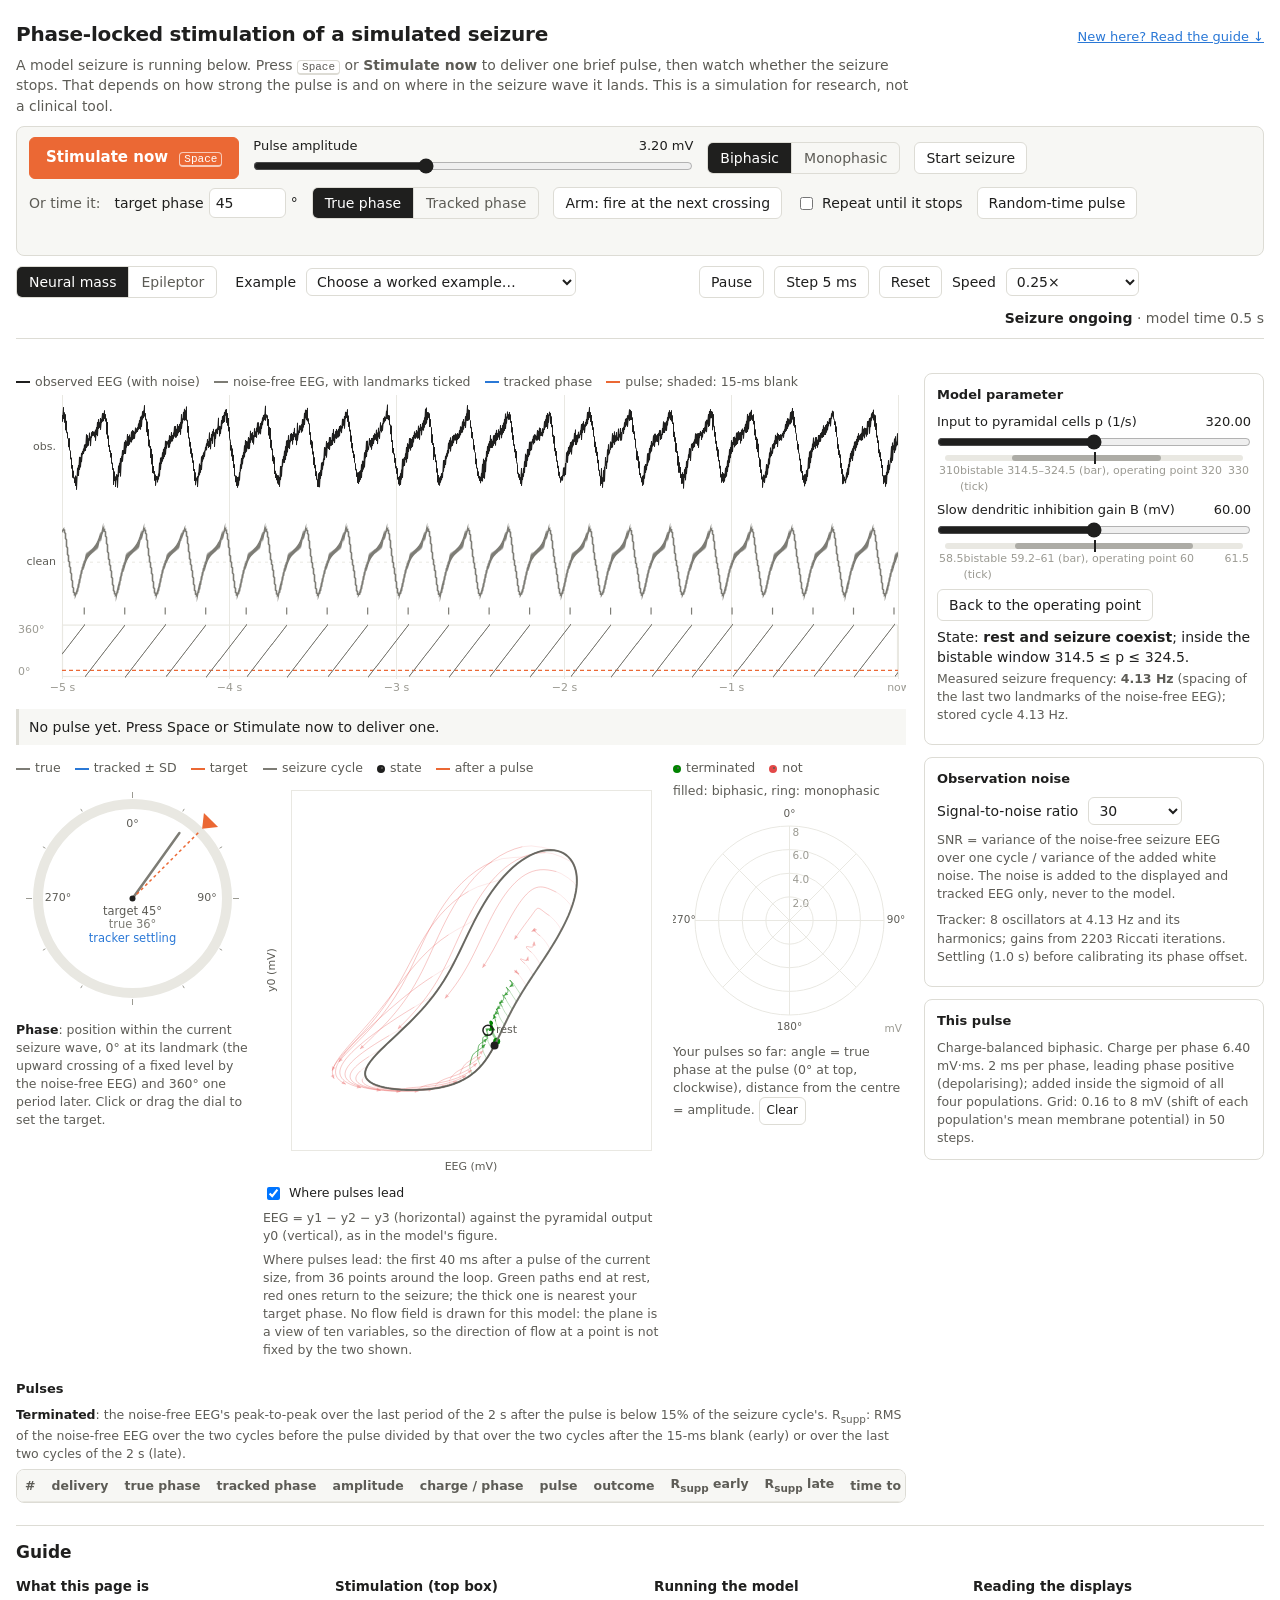
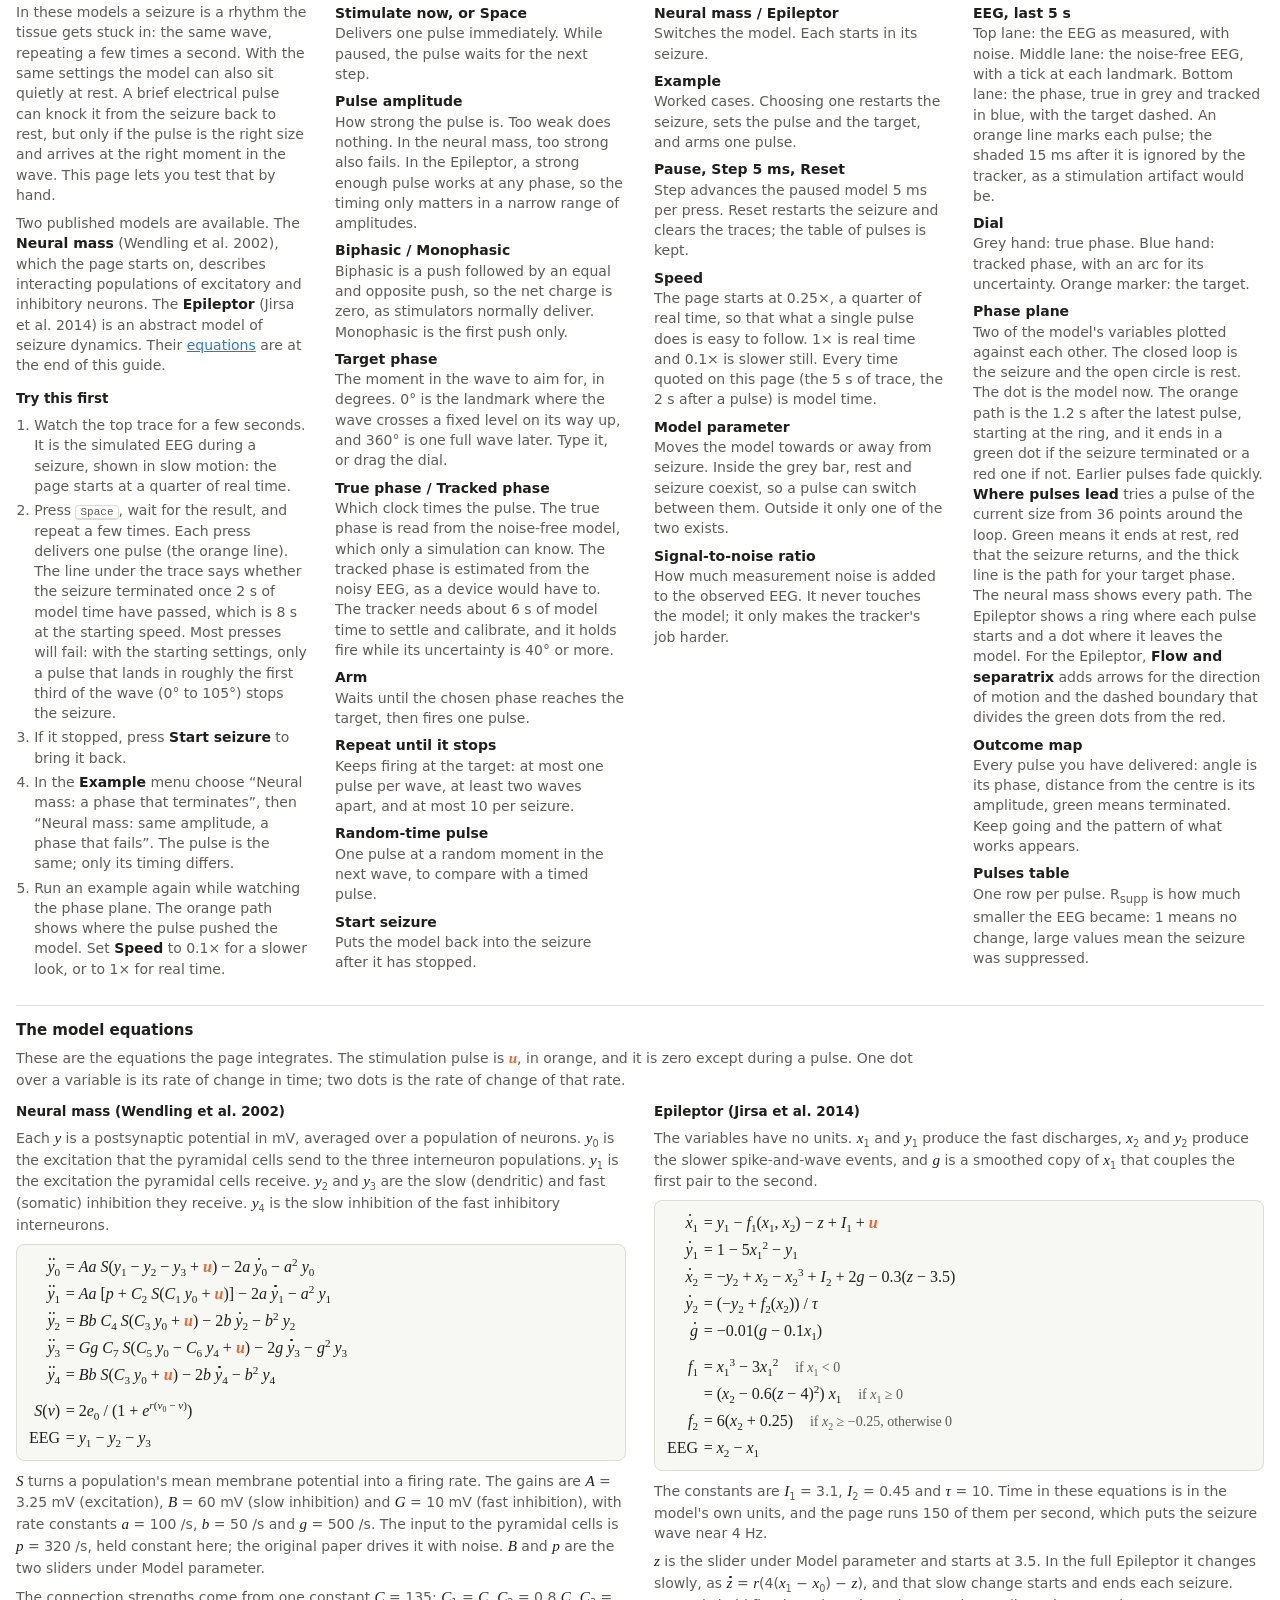
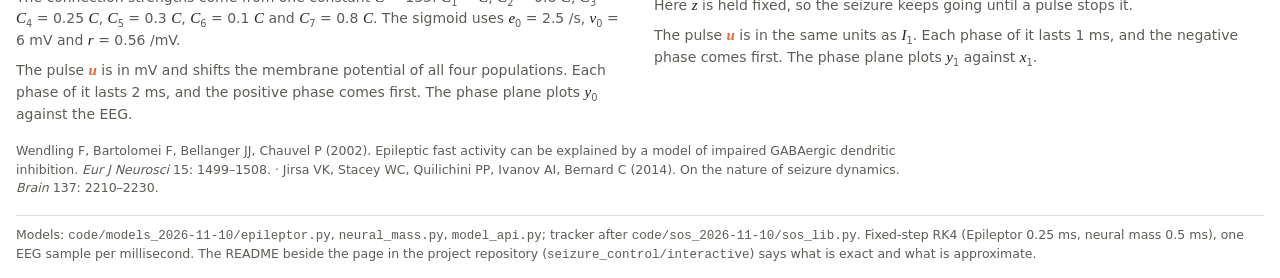
==== commit 18c05a49: "Seizure stimulation page: model equations in the guide, default speed 0.25x The guide now ends with " ====
--- a/seizure-stimulation/index.html
+++ b/seizure-stimulation/index.html
@@ -126,6 +126,27 @@
 .guide dd { margin: 0; }
 .guide ol { margin: 0; padding-left: 1.3em; }
 .guide li { margin-bottom: 4px; }
+.guide a { color: var(--trk); }
+.eqs { margin-top: 22px; padding-top: 14px; border-top: 1px solid var(--border); scroll-margin-top: 8px; }
+.eqs > h3 { font-size: 15px; }
+.eqs > p { max-width: 900px; }
+.eqs .gcols { grid-template-columns: repeat(auto-fit, minmax(min(100%, 400px), 1fr)); margin-top: 12px; }
+.eqs h4 { font-size: 13.5px; font-weight: 600; margin: 0 0 6px; }
+.eq { display: grid; grid-template-columns: max-content max-content; column-gap: 0.35em; row-gap: 3px; align-items: baseline;
+      margin: 8px 0 10px; padding: 10px 12px; background: var(--panel); border: 1px solid var(--border); border-radius: 8px;
+      font: 16px/1.5 "STIX Two Text", "Cambria", "Iowan Old Style", Georgia, "Times New Roman", serif; color: var(--ink);
+      white-space: nowrap; overflow-x: auto; }
+.eq > :nth-child(odd) { text-align: right; }
+.eq .sp { padding-top: 9px; }
+.eq .cond { color: var(--muted); font-size: 14px; margin-left: 1.2em; font-style: normal; }
+.eq sub, .eq sup, .eqs p sub, .eqs p sup { font-size: 0.7em; line-height: 0; font-style: normal; }
+.eq .u, .eqs i.u { color: var(--stim); font-weight: 700; }
+.eqs p i { font-family: "STIX Two Text", "Cambria", "Iowan Old Style", Georgia, "Times New Roman", serif; font-size: 1.08em; color: var(--ink); }
+.dot, .ddot { position: relative; display: inline-block; font-style: italic; }
+.dot::after, .ddot::after { content: ""; position: absolute; top: 0.2em; left: 50%; width: 0.15em; height: 0.15em; border-radius: 50%; background: currentColor; }
+.dot::after { margin-left: -0.02em; }
+.ddot::after { margin-left: -0.14em; box-shadow: 0.24em 0 0 currentColor; }
+.eqs .refs { margin-top: 10px; }
 @media (prefers-reduced-motion: no-preference) { html { scroll-behavior: smooth; } }
 @media (pointer: coarse) {
   button, select, input[type=number] { min-height: 40px; }
@@ -146,6 +167,7 @@
   .stim { order: 3; margin-top: 0; } .bar { order: 4; margin-top: 10px; } #presetText { order: 5; }
   .trio { order: 6; } aside { order: 7; } main > h2, main > .def, .tablewrap { order: 8; } .guide { order: 9; } footer { order: 10; }
   #fireNow, .rowlab { display: none; }
+  .eq { font-size: 15px; padding: 10px 8px; }
   .fab { display: block; position: fixed; z-index: 5; right: max(16px, env(safe-area-inset-right, 0px)); bottom: calc(16px + env(safe-area-inset-bottom, 0px));
          font-size: 16px; padding: 12px 22px; border-radius: 26px; box-shadow: 0 3px 12px rgba(0, 0, 0, 0.3); }
 }
@@ -207,7 +229,7 @@
     <button id="step" title="Pause, then advance the model by 5 ms per press">Step 5 ms</button>
     <button id="reset" title="Restart the model on its seizure cycle (keeps the table of pulses)">Reset</button>
     <label for="speed">Speed</label>
-    <select id="speed"><option value="0.1">0.1×</option><option value="0.25">0.25×</option><option value="0.5">0.5×</option><option value="1" selected>1× (real time)</option><option value="2">2×</option><option value="4">4×</option></select>
+    <select id="speed"><option value="0.1">0.1×</option><option value="0.25" selected>0.25×</option><option value="0.5">0.5×</option><option value="1">1× (real time)</option><option value="2">2×</option><option value="4">4×</option></select>
   </div>
   <div class="status" id="status" aria-live="polite"></div>
 </div>
@@ -289,14 +311,14 @@
     <div>
       <h3>What this page is</h3>
       <p>In these models a seizure is a rhythm the tissue gets stuck in: the same wave, repeating a few times a second. With the same settings the model can also sit quietly at rest. A brief electrical pulse can knock it from the seizure back to rest, but only if the pulse is the right size and arrives at the right moment in the wave. This page lets you test that by hand.</p>
-      <p>Two published models are available. The <b>Neural mass</b> (Wendling et al. 2002), which the page starts on, describes interacting populations of excitatory and inhibitory neurons. The <b>Epileptor</b> (Jirsa et al. 2014) is an abstract model of seizure dynamics.</p>
+      <p>Two published models are available. The <b>Neural mass</b> (Wendling et al. 2002), which the page starts on, describes interacting populations of excitatory and inhibitory neurons. The <b>Epileptor</b> (Jirsa et al. 2014) is an abstract model of seizure dynamics. Their <a href="#equations">equations</a> are at the end of this guide.</p>
       <h3>Try this first</h3>
       <ol>
-        <li>Watch the top trace for a few seconds. It is the simulated EEG during a seizure.</li>
-        <li>Press <kbd>Space</kbd> a few times, a few seconds apart. Each press delivers one pulse (the orange line). Two seconds later, the line under the trace says whether the seizure terminated. Most presses will fail: with the starting settings, only a pulse that lands in roughly the first third of the wave (0° to 105°) stops the seizure.</li>
+        <li>Watch the top trace for a few seconds. It is the simulated EEG during a seizure, shown in slow motion: the page starts at a quarter of real time.</li>
+        <li>Press <kbd>Space</kbd>, wait for the result, and repeat a few times. Each press delivers one pulse (the orange line). The line under the trace says whether the seizure terminated once 2 s of model time have passed, which is 8 s at the starting speed. Most presses will fail: with the starting settings, only a pulse that lands in roughly the first third of the wave (0° to 105°) stops the seizure.</li>
         <li>If it stopped, press <b>Start seizure</b> to bring it back.</li>
         <li>In the <b>Example</b> menu choose “Neural mass: a phase that terminates”, then “Neural mass: same amplitude, a phase that fails”. The pulse is the same; only its timing differs.</li>
-        <li>Set <b>Speed</b> to 0.1× and run an example again while watching the phase plane. The orange path shows where the pulse pushed the model.</li>
+        <li>Run an example again while watching the phase plane. The orange path shows where the pulse pushed the model. Set <b>Speed</b> to 0.1× for a slower look, or to 1× for real time.</li>
       </ol>
     </div>
 
@@ -307,7 +329,7 @@
         <dt>Pulse amplitude</dt><dd>How strong the pulse is. Too weak does nothing. In the neural mass, too strong also fails. In the Epileptor, a strong enough pulse works at any phase, so the timing only matters in a narrow range of amplitudes.</dd>
         <dt>Biphasic / Monophasic</dt><dd>Biphasic is a push followed by an equal and opposite push, so the net charge is zero, as stimulators normally deliver. Monophasic is the first push only.</dd>
         <dt>Target phase</dt><dd>The moment in the wave to aim for, in degrees. 0° is the landmark where the wave crosses a fixed level on its way up, and 360° is one full wave later. Type it, or drag the dial.</dd>
-        <dt>True phase / Tracked phase</dt><dd>Which clock times the pulse. The true phase is read from the noise-free model, which only a simulation can know. The tracked phase is estimated from the noisy EEG, as a device would have to. The tracker needs about 6 s to settle and calibrate, and it holds fire while its uncertainty is 40° or more.</dd>
+        <dt>True phase / Tracked phase</dt><dd>Which clock times the pulse. The true phase is read from the noise-free model, which only a simulation can know. The tracked phase is estimated from the noisy EEG, as a device would have to. The tracker needs about 6 s of model time to settle and calibrate, and it holds fire while its uncertainty is 40° or more.</dd>
         <dt>Arm</dt><dd>Waits until the chosen phase reaches the target, then fires one pulse.</dd>
         <dt>Repeat until it stops</dt><dd>Keeps firing at the target: at most one pulse per wave, at least two waves apart, and at most 10 per seizure.</dd>
         <dt>Random-time pulse</dt><dd>One pulse at a random moment in the next wave, to compare with a timed pulse.</dd>
@@ -321,7 +343,7 @@
         <dt>Neural mass / Epileptor</dt><dd>Switches the model. Each starts in its seizure.</dd>
         <dt>Example</dt><dd>Worked cases. Choosing one restarts the seizure, sets the pulse and the target, and arms one pulse.</dd>
         <dt>Pause, Step 5 ms, Reset</dt><dd>Step advances the paused model 5 ms per press. Reset restarts the seizure and clears the traces; the table of pulses is kept.</dd>
-        <dt>Speed</dt><dd>1× is real time. 0.1× is slow enough to follow what a single pulse does.</dd>
+        <dt>Speed</dt><dd>The page starts at 0.25×, a quarter of real time, so that what a single pulse does is easy to follow. 1× is real time and 0.1× is slower still. Every time quoted on this page (the 5 s of trace, the 2 s after a pulse) is model time.</dd>
         <dt>Model parameter</dt><dd>Moves the model towards or away from seizure. Inside the grey bar, rest and seizure coexist, so a pulse can switch between them. Outside it only one of the two exists.</dd>
         <dt>Signal-to-noise ratio</dt><dd>How much measurement noise is added to the observed EEG. It never touches the model; it only makes the tracker's job harder.</dd>
       </dl>
@@ -337,6 +359,47 @@
         <dt>Pulses table</dt><dd>One row per pulse. R<sub>supp</sub> is how much smaller the EEG became: 1 means no change, large values mean the seizure was suppressed.</dd>
       </dl>
     </div>
+  </div>
+  <div class="eqs" id="equations">
+    <h3>The model equations</h3>
+    <p>These are the equations the page integrates. The stimulation pulse is <i class="u">u</i>, in orange, and it is zero except during a pulse. One dot over a variable is its rate of change in time; two dots is the rate of change of that rate.</p>
+    <div class="gcols">
+      <div>
+        <h4>Neural mass (Wendling et al. 2002)</h4>
+        <p>Each <i>y</i> is a postsynaptic potential in mV, averaged over a population of neurons. <i>y</i><sub>0</sub> is the excitation that the pyramidal cells send to the three interneuron populations. <i>y</i><sub>1</sub> is the excitation the pyramidal cells receive. <i>y</i><sub>2</sub> and <i>y</i><sub>3</sub> are the slow (dendritic) and fast (somatic) inhibition they receive. <i>y</i><sub>4</sub> is the slow inhibition of the fast inhibitory interneurons.</p>
+        <div class="eq" role="group" aria-label="Neural mass equations">
+          <span><i class="ddot">y</i><sub>0</sub></span><span>= <i>A</i><i>a</i> <i>S</i>(<i>y</i><sub>1</sub> − <i>y</i><sub>2</sub> − <i>y</i><sub>3</sub> + <i class="u">u</i>) − 2<i>a</i> <i class="dot">y</i><sub>0</sub> − <i>a</i><sup>2</sup> <i>y</i><sub>0</sub></span>
+          <span><i class="ddot">y</i><sub>1</sub></span><span>= <i>A</i><i>a</i> [<i>p</i> + <i>C</i><sub>2</sub> <i>S</i>(<i>C</i><sub>1</sub> <i>y</i><sub>0</sub> + <i class="u">u</i>)] − 2<i>a</i> <i class="dot">y</i><sub>1</sub> − <i>a</i><sup>2</sup> <i>y</i><sub>1</sub></span>
+          <span><i class="ddot">y</i><sub>2</sub></span><span>= <i>B</i><i>b</i> <i>C</i><sub>4</sub> <i>S</i>(<i>C</i><sub>3</sub> <i>y</i><sub>0</sub> + <i class="u">u</i>) − 2<i>b</i> <i class="dot">y</i><sub>2</sub> − <i>b</i><sup>2</sup> <i>y</i><sub>2</sub></span>
+          <span><i class="ddot">y</i><sub>3</sub></span><span>= <i>G</i><i>g</i> <i>C</i><sub>7</sub> <i>S</i>(<i>C</i><sub>5</sub> <i>y</i><sub>0</sub> − <i>C</i><sub>6</sub> <i>y</i><sub>4</sub> + <i class="u">u</i>) − 2<i>g</i> <i class="dot">y</i><sub>3</sub> − <i>g</i><sup>2</sup> <i>y</i><sub>3</sub></span>
+          <span><i class="ddot">y</i><sub>4</sub></span><span>= <i>B</i><i>b</i> <i>S</i>(<i>C</i><sub>3</sub> <i>y</i><sub>0</sub> + <i class="u">u</i>) − 2<i>b</i> <i class="dot">y</i><sub>4</sub> − <i>b</i><sup>2</sup> <i>y</i><sub>4</sub></span>
+          <span class="sp"><i>S</i>(<i>v</i>)</span><span class="sp">= 2<i>e</i><sub>0</sub> / (1 + <i>e</i><sup><i>r</i>(<i>v</i><sub>0</sub> − <i>v</i>)</sup>)</span>
+          <span>EEG</span><span>= <i>y</i><sub>1</sub> − <i>y</i><sub>2</sub> − <i>y</i><sub>3</sub></span>
+        </div>
+        <p><i>S</i> turns a population's mean membrane potential into a firing rate. The gains are <i>A</i> = 3.25 mV (excitation), <i>B</i> = 60 mV (slow inhibition) and <i>G</i> = 10 mV (fast inhibition), with rate constants <i>a</i> = 100 /s, <i>b</i> = 50 /s and <i>g</i> = 500 /s. The input to the pyramidal cells is <i>p</i> = 320 /s, held constant here; the original paper drives it with noise. <i>B</i> and <i>p</i> are the two sliders under Model parameter.</p>
+        <p>The connection strengths come from one constant <i>C</i> = 135: <i>C</i><sub>1</sub> = <i>C</i>, <i>C</i><sub>2</sub> = 0.8 <i>C</i>, <i>C</i><sub>3</sub> = <i>C</i><sub>4</sub> = 0.25 <i>C</i>, <i>C</i><sub>5</sub> = 0.3 <i>C</i>, <i>C</i><sub>6</sub> = 0.1 <i>C</i> and <i>C</i><sub>7</sub> = 0.8 <i>C</i>. The sigmoid uses <i>e</i><sub>0</sub> = 2.5 /s, <i>v</i><sub>0</sub> = 6 mV and <i>r</i> = 0.56 /mV.</p>
+        <p>The pulse <i class="u">u</i> is in mV and shifts the membrane potential of all four populations. Each phase of it lasts 2 ms, and the positive phase comes first. The phase plane plots <i>y</i><sub>0</sub> against the EEG.</p>
+      </div>
+      <div>
+        <h4>Epileptor (Jirsa et al. 2014)</h4>
+        <p>The variables have no units. <i>x</i><sub>1</sub> and <i>y</i><sub>1</sub> produce the fast discharges, <i>x</i><sub>2</sub> and <i>y</i><sub>2</sub> produce the slower spike-and-wave events, and <i>g</i> is a smoothed copy of <i>x</i><sub>1</sub> that couples the first pair to the second.</p>
+        <div class="eq" role="group" aria-label="Epileptor equations">
+          <span><i class="dot">x</i><sub>1</sub></span><span>= <i>y</i><sub>1</sub> − <i>f</i><sub>1</sub>(<i>x</i><sub>1</sub>, <i>x</i><sub>2</sub>) − <i>z</i> + <i>I</i><sub>1</sub> + <i class="u">u</i></span>
+          <span><i class="dot">y</i><sub>1</sub></span><span>= 1 − 5<i>x</i><sub>1</sub><sup>2</sup> − <i>y</i><sub>1</sub></span>
+          <span><i class="dot">x</i><sub>2</sub></span><span>= −<i>y</i><sub>2</sub> + <i>x</i><sub>2</sub> − <i>x</i><sub>2</sub><sup>3</sup> + <i>I</i><sub>2</sub> + 2<i>g</i> − 0.3(<i>z</i> − 3.5)</span>
+          <span><i class="dot">y</i><sub>2</sub></span><span>= (−<i>y</i><sub>2</sub> + <i>f</i><sub>2</sub>(<i>x</i><sub>2</sub>)) / <i>τ</i></span>
+          <span><i class="dot">g</i></span><span>= −0.01(<i>g</i> − 0.1<i>x</i><sub>1</sub>)</span>
+          <span class="sp"><i>f</i><sub>1</sub></span><span class="sp">= <i>x</i><sub>1</sub><sup>3</sup> − 3<i>x</i><sub>1</sub><sup>2</sup><span class="cond">if <i>x</i><sub>1</sub> &lt; 0</span></span>
+          <span></span><span>= (<i>x</i><sub>2</sub> − 0.6(<i>z</i> − 4)<sup>2</sup>) <i>x</i><sub>1</sub><span class="cond">if <i>x</i><sub>1</sub> ≥ 0</span></span>
+          <span><i>f</i><sub>2</sub></span><span>= 6(<i>x</i><sub>2</sub> + 0.25)<span class="cond">if <i>x</i><sub>2</sub> ≥ −0.25, otherwise 0</span></span>
+          <span>EEG</span><span>= <i>x</i><sub>2</sub> − <i>x</i><sub>1</sub></span>
+        </div>
+        <p>The constants are <i>I</i><sub>1</sub> = 3.1, <i>I</i><sub>2</sub> = 0.45 and <i>τ</i> = 10. Time in these equations is in the model's own units, and the page runs 150 of them per second, which puts the seizure wave near 4 Hz.</p>
+        <p><i>z</i> is the slider under Model parameter and starts at 3.5. In the full Epileptor it changes slowly, as <i class="dot">z</i> = <i>r</i>(4(<i>x</i><sub>1</sub> − <i>x</i><sub>0</sub>) − <i>z</i>), and that slow change starts and ends each seizure. Here <i>z</i> is held fixed, so the seizure keeps going until a pulse stops it.</p>
+        <p>The pulse <i class="u">u</i> is in the same units as <i>I</i><sub>1</sub>. Each phase of it lasts 1 ms, and the negative phase comes first. The phase plane plots <i>y</i><sub>1</sub> against <i>x</i><sub>1</sub>.</p>
+      </div>
+    </div>
+    <p class="small refs">Wendling F, Bartolomei F, Bellanger JJ, Chauvel P (2002). Epileptic fast activity can be explained by a model of impaired GABAergic dendritic inhibition. <em>Eur J Neurosci</em> 15: 1499–1508. · Jirsa VK, Stacey WC, Quilichini PP, Ivanov AI, Bernard C (2014). On the nature of seizure dynamics. <em>Brain</em> 137: 2210–2230.</p>
   </div>
 </section>
 
@@ -850,7 +913,7 @@
     { model: "epileptor", par: { z: 3.8 }, kind: "biphasic", amp: 18.0, target: 94, title: "Epileptor near the offset edge (z = 3.8)",
       text: "18 a.u. at 94° terminates here; at z = 3.5 no phase terminates below 18.7 a.u. The cycle is slower (2.6 Hz)." },
     { model: "epileptor", par: { z: 3.5 }, kind: "biphasic", amp: 22.32, target: 94, snr: 1, source: "tracked", title: "Epileptor: tracked phase at SNR 1",
-      text: "The terminating case, timed by the tracker from a noisy EEG. It waits for the tracker to calibrate (about 6 s)." }
+      text: "The terminating case, timed by the tracker from a noisy EEG. It waits for the tracker to calibrate (about 6 s of model time)." }
   ];
 
   // ---------------------------------------------------------------- state
@@ -859,7 +922,7 @@
     name: "neural_mass", models: { epileptor: new SC.Epileptor(), neural_mass: new SC.NeuralMass() },
     par: { epileptor: { z: 3.5 }, neural_mass: { p: 320, B: 60 } },
     amp: { epileptor: 20.88, neural_mass: 3.2 }, kind: "biphasic",
-    charCache: {}, rng: SC.mulberry32(20261112), snr: 30, noiseSd: 0, speed: 1, running: true,
+    charCache: {}, rng: SC.mulberry32(20261112), snr: 30, noiseSd: 0, speed: 0.25, running: true,
     target: 45, source: "true", repeat: false, showFan: true, showFlow: true, zoom: true,
     clean: new Float32Array(NBUF), noisy: new Float32Array(NBUF), tph: new Float32Array(NBUF), kph: new Float32Array(NBUF),
     ksd: new Float32Array(NBUF), lms: [], pulses: [], hist: { epileptor: [], neural_mass: [] }, nPulse: 0
